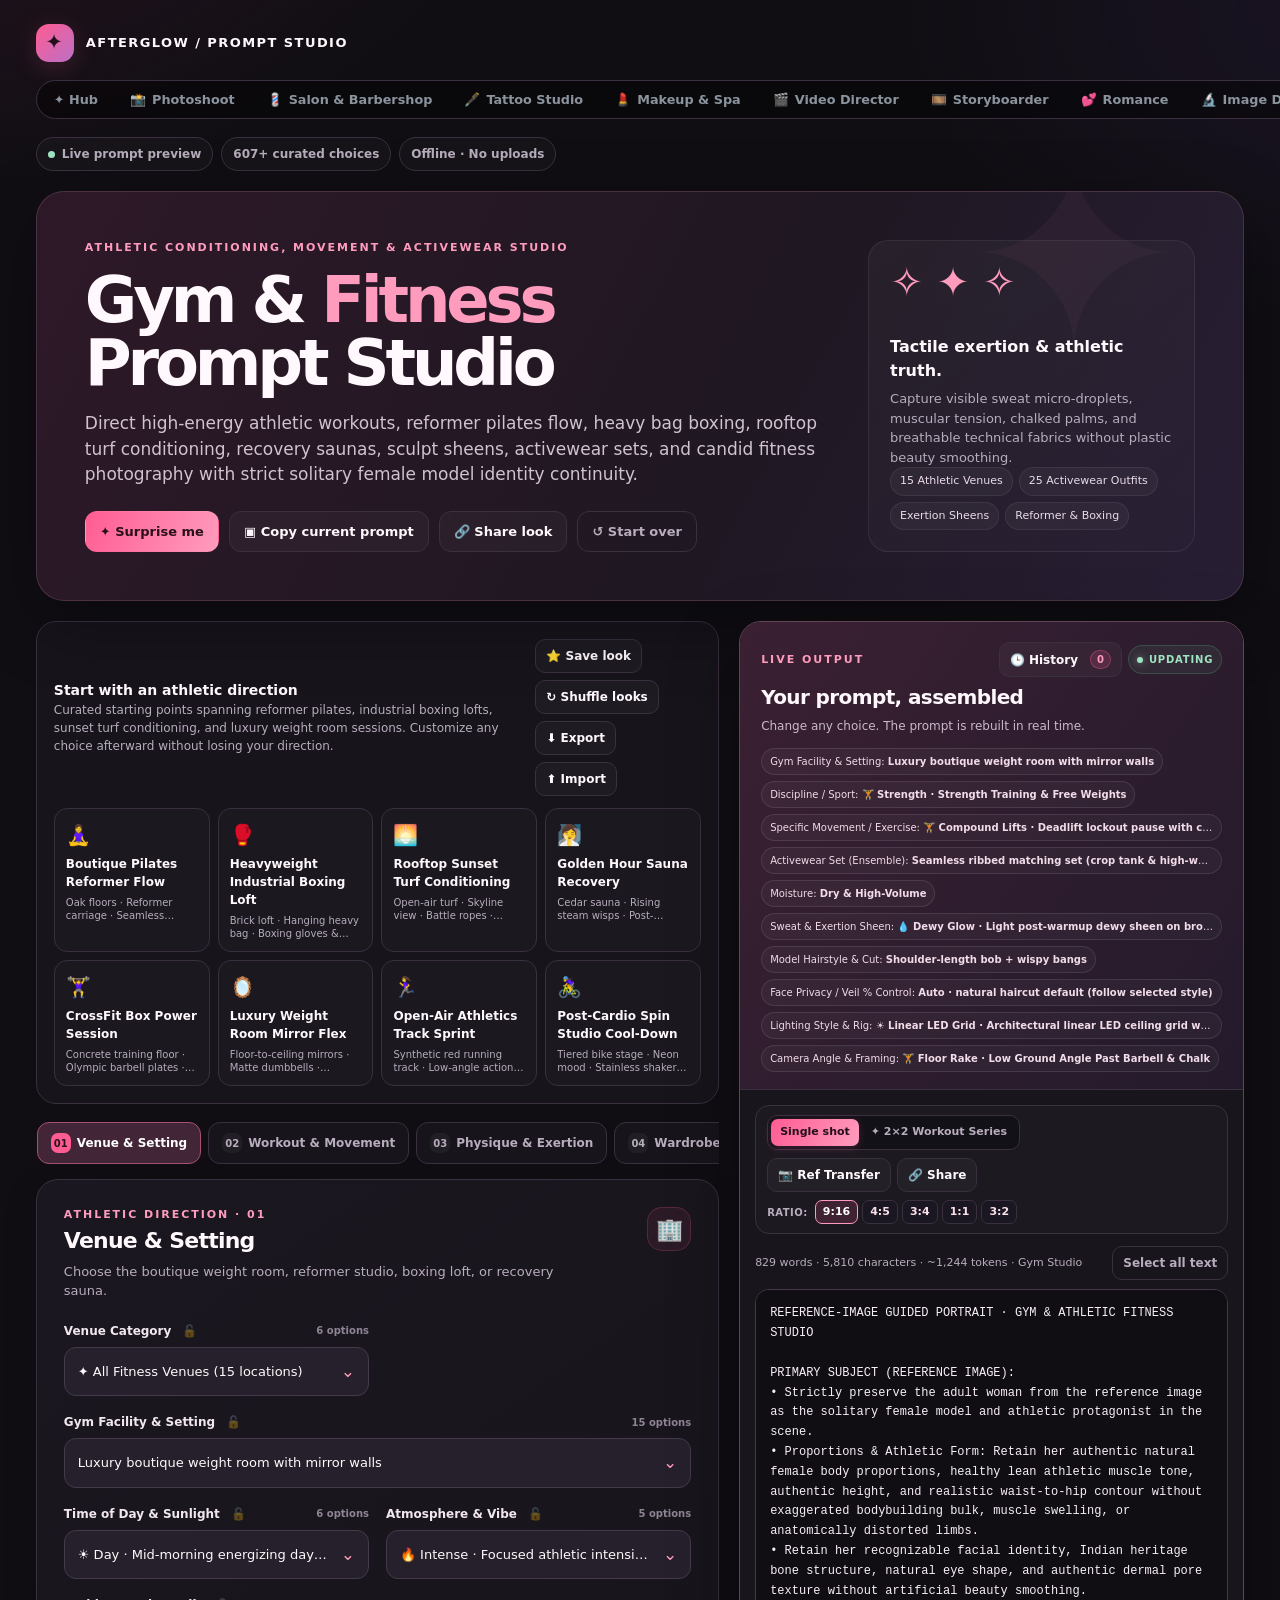
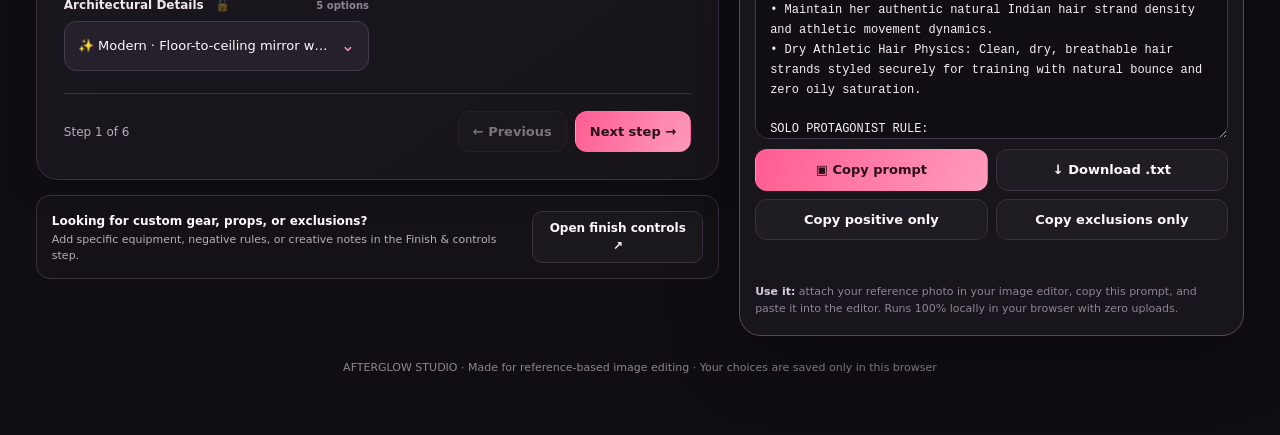
==== gym.html @ d1cf356e "refactor(categories): suite-wide pure domain categorization and non-repeating dropdown engine" ====
<!doctype html>
<html lang="en">
<head>
<meta charset="utf-8">
<meta name="viewport" content="width=device-width, initial-scale=1">
<meta name="color-scheme" content="dark">
<title>Afterglow / Gym &amp; Fitness Prompt Studio</title>
<link rel="stylesheet" href="css/shared.css">
</head>
<body>
<div class="shell">
<header class="topbar"><div class="brand"><span class="brand-mark">✦</span><span>Afterglow / Prompt Studio</span></div>
<nav class="suite-nav" aria-label="Studio Switcher">
  <a href="index.html" class="suite-nav-link" title="Afterglow Hub">✦ Hub</a>
  <a href="photoshoot.html" class="suite-nav-link"><span class="studio-btn-icon">📸</span> Photoshoot</a>
  <a href="salon.html" class="suite-nav-link"><span class="studio-btn-icon">💈</span> Salon &amp; Barbershop</a>
  <a href="tattoo.html" class="suite-nav-link"><span class="studio-btn-icon">🖋️</span> Tattoo Studio</a>
  <a href="makeup_spa.html" class="suite-nav-link"><span class="studio-btn-icon">💄</span> Makeup &amp; Spa</a>
  <a href="video.html" class="suite-nav-link"><span class="studio-btn-icon">🎬</span> Video Director</a>
  <a href="storyboard.html" class="suite-nav-link"><span class="studio-btn-icon">🎞️</span> Storyboarder</a>
  <a href="romance.html" class="suite-nav-link"><span class="studio-btn-icon">💕</span> Romance</a>
  <a href="image_doctor.html" class="suite-nav-link"><span class="studio-btn-icon">🔬</span> Image Doctor</a>
  <a href="gym.html" class="suite-nav-link active"><span class="studio-btn-icon">🏋️</span> Gym &amp; Fitness</a>
</nav>
<div class="top-meta"><span class="pill"><span class="pill-dot"></span> Live prompt preview</span><span class="pill" id="totalOptionCount">Loading choices…</span><span class="pill">Offline · No uploads</span></div></header>

<section class="hero">
  <div>
    <div class="eyebrow" id="heroEyebrow">Athletic Conditioning, Movement &amp; Activewear Studio</div>
    <h1 id="heroTitle">Gym &amp; <span>Fitness</span><br>Prompt Studio</h1>
    <p id="heroDescription">Direct high-energy athletic workouts, reformer pilates flow, heavy bag boxing, rooftop turf conditioning, recovery saunas, sculpt sheens, activewear sets, and candid fitness photography with strict solitary female model identity continuity.</p>
    <div class="hero-actions">
      <button class="btn btn-primary" id="randomTop" type="button">✦ Surprise me</button>
      <button class="btn btn-secondary" id="copyTop" type="button">▣ Copy current prompt</button>
      <button class="btn btn-secondary" id="shareLookTop" type="button">🔗 Share look</button>
      <button class="btn btn-quiet" id="resetTop" type="button">↺ Start over</button>
    </div>
  </div>
  <aside class="hero-note">
    <div class="sparkle">✧ ✦ ✧</div>
    <div>
      <strong>Tactile exertion &amp; athletic truth.</strong>
      <p>Capture visible sweat micro-droplets, muscular tension, chalked palms, and breathable technical fabrics without plastic beauty smoothing.</p>
      <div class="tags">
        <span class="tag">15 Athletic Venues</span>
        <span class="tag">25 Activewear Outfits</span>
        <span class="tag">Exertion Sheens</span>
        <span class="tag">Reformer &amp; Boxing</span>
      </div>
    </div>
  </aside>
</section>

<div class="layout">
<main class="builder">
<section class="preset-strip">
  <div class="strip-head">
    <div>
      <h2>Start with an athletic direction</h2>
      <p>Curated starting points spanning reformer pilates, industrial boxing lofts, sunset turf conditioning, and luxury weight room sessions. Customize any choice afterward without losing your direction.</p>
    </div>
    <div class="strip-actions">
      <button class="btn btn-secondary btn-small" id="saveCustomLook" type="button">⭐ Save look</button>
      <button class="btn btn-secondary btn-small" id="shuffleLooks" type="button">↻ Shuffle looks</button>
      <button class="btn btn-secondary btn-small" id="exportPresetsBtn" type="button" title="Export custom looks to JSON">⬇ Export</button>
      <button class="btn btn-secondary btn-small" id="importPresetsBtn" type="button" title="Import custom looks from JSON">⬆ Import</button>
      <input type="file" id="importPresetsInput" accept=".json,application/json" hidden>
    </div>
  </div>
  <div class="preset-grid" id="presets"></div>
</section>

<nav class="section-tabs" id="tabs" aria-label="Prompt builder sections"></nav>

<section class="step-card" id="stepCard">
  <div class="step-head">
    <div>
      <div class="eyebrow" id="stepEyebrow">Athletic Direction · 01</div>
      <h2 id="stepTitle">Venue &amp; Setting</h2>
      <p id="stepDescription">Choose the boutique weight room, reformer studio, boxing loft, or recovery sauna.</p>
    </div>
    <div class="step-icon" id="stepIcon">🏢</div>
  </div>
  <div class="field-grid" id="fields"></div>
  <div id="fineTuneArea"></div>
  <div id="specialContent"></div>
  <div class="step-foot">
    <span class="step-count" id="stepCount">Step 1 of 6</span>
    <div class="step-buttons">
      <button class="btn btn-secondary" id="prevStep" type="button">← Previous</button>
      <button class="btn btn-primary" id="nextStep" type="button">Next step →</button>
    </div>
  </div>
</section>

<section class="advanced-bar">
  <div>
    <strong>Looking for custom gear, props, or exclusions?</strong>
    <small>Add specific equipment, negative rules, or creative notes in the Finish &amp; controls step.</small>
  </div>
  <button class="btn btn-secondary btn-small" id="finishJump" type="button">Open finish controls ↗</button>
</section>
</main>

<aside class="preview">
  <div class="sheet-handle hidden-desktop" id="sheetHandle"></div>
  <div class="preview-head">
    <div class="preview-top">
      <div class="eyebrow">Live output</div>
      <div class="preview-top-actions">
        <button class="btn btn-secondary btn-small" id="openHistoryBtn" type="button" title="View prompt history">🕒 History <span class="badge" id="historyBadge">0</span></button>
        <button class="btn btn-primary btn-small hidden-desktop" id="topQuickCopy" type="button">▣ Copy</button>
        <span class="live">Updating</span>
        <button class="btn-quiet btn-small close-sheet hidden-desktop" id="closeDrawer" type="button">✕ Close</button>
      </div>
    </div>
    <h2>Your prompt, assembled</h2>
    <p>Change any choice. The prompt is rebuilt in real time.</p>
    <div class="summary" id="summary"></div>
  </div>
  <div class="preview-body">
    <div class="preview-toolbar">
      <div class="toolbar-row">
        <div class="seg-control" id="modeSegControl">
          <button type="button" class="seg-btn active" id="btnSingleMode">Single shot</button>
          <button type="button" class="seg-btn" id="btnLookbookMode">✦ 2×2 Workout Series</button>
        </div>
        <div style="display: flex; gap: 6px;">
          <button class="btn btn-secondary btn-small" id="btnToggleRefPicker" type="button" title="Reference Image & Face Direction">📷 Ref Transfer</button>
          <button class="btn btn-secondary btn-small" id="shareLookBtn" type="button" title="Copy shareable link">🔗 Share</button>
        </div>
      </div>
      <div class="ratio-row">
        <span class="ratio-label">Ratio:</span>
        <div class="ratio-chips" id="ratioChips">
          <button type="button" class="ratio-chip" data-ratio="9:16">9:16</button>
          <button type="button" class="ratio-chip" data-ratio="4:5">4:5</button>
          <button type="button" class="ratio-chip" data-ratio="3:4">3:4</button>
          <button type="button" class="ratio-chip" data-ratio="1:1">1:1</button>
          <button type="button" class="ratio-chip" data-ratio="3:2">3:2</button>
        </div>
      </div>
    </div>
    <div class="prompt-meta">
      <span id="wordCount">Prompt ready</span>
      <button class="btn btn-quiet btn-small" id="selectPrompt" type="button">Select all text</button>
    </div>
    <textarea class="prompt-area" id="prompt" spellcheck="false" aria-label="Generated prompt"></textarea>
    <div class="preview-buttons">
      <button class="btn btn-primary" id="copy" type="button">▣ Copy prompt</button>
      <button class="btn btn-secondary" id="download" type="button">↓ Download .txt</button>
      <button class="btn btn-secondary" id="copyPositive" type="button">Copy positive only</button>
      <button class="btn btn-secondary" id="copyNegative" type="button">Copy exclusions only</button>
    </div>
    <div class="toast" id="toast" role="status" aria-live="polite"></div>
  </div>
  <div class="preview-help"><strong>Use it:</strong> attach your reference photo in your image editor, copy this prompt, and paste it into the editor. Runs 100% locally in your browser with zero uploads.</div>
</aside>
</div>

<div class="drawer-backdrop" id="drawerBackdrop"></div>
<div class="mobile-bar" id="mobileBar">
  <div class="mobile-bar-info">
    <span class="mobile-stat" id="mobileWordCount">Prompt ready</span>
    <span class="mobile-sub" id="mobileSummaryMini">Gym &amp; Fitness</span>
  </div>
  <div class="mobile-bar-actions">
    <button class="btn btn-secondary btn-small" id="openDrawerBtn" type="button">Preview prompt ↗</button>
    <button class="btn btn-primary btn-small" id="mobileCopyBtn" type="button">▣ Copy</button>
  </div>
</div>
<button class="btn btn-primary fab" id="fab" type="button">▣ Copy prompt</button>

<div class="history-modal" id="historyModal">
  <div class="history-head">
    <div>
      <h3>Prompt History</h3>
      <p>Recent Gym &amp; Fitness prompts from this session.</p>
    </div>
    <div class="history-head-actions">
      <button class="btn-quiet btn-small" id="clearHistoryBtn" type="button">Clear</button>
      <button class="btn-quiet btn-small" id="closeHistoryBtn" type="button">✕ Close</button>
    </div>
  </div>
  <div class="history-list" id="historyList"></div>
</div>
<div class="modal-backdrop" id="historyBackdrop"></div>
<p class="fineprint">AFTERGLOW STUDIO · Made for reference-based image editing · Your choices are saved only in this browser</p>
</div>

<script src="js/shared-veil.js"></script>
<script src="js/shared-datasets.js"></script>
<script src="js/shared-ref-picker.js"></script>
<script>
(function(){
'use strict';

const {
  O, makeOpts,
  HAIR_FAMILIES, hair, hairFaceCoverageOpts,
  TOP_FAMILIES, topPieces,
  BOTTOM_FAMILIES, bottomPieces,
  midriffStylings,
  faceObfuscModeOpts,
  outfit
} = window.AfterglowDatasets;
const outfits = outfit || [];

const {
  parseVeilTier, detectHairArchitecture, getVeilRule,
  sanitizeHairForVeil, sanitizeMakeupForVeil, sanitizeHiddenFaceText,
  cleanClause, capFirst, stripBuzzwords, dedupeNegatives, estimateTokens,
  extractPositivePrompt, extractNegativePrompt,
  buildObfuscClause, getObfuscNegatives
} = window.AfterglowVeil;

const el = id => document.getElementById(id);

const sections = [
  { id: 'gymVenueSec', name: 'Venue & Setting', short: 'VENUE', icon: '🏢', desc: 'Choose the boutique weight room, reformer studio, boxing loft, or recovery sauna.' },
  { id: 'gymWorkoutSec', name: 'Workout & Movement', short: 'WORKOUT', icon: '💪', desc: 'Select the discipline, specific movement, and moment in the set.' },
  { id: 'gymPhysiqueSec', name: 'Physique & Exertion', short: 'PHYSIQUE', icon: '🫀', desc: 'Tune sweat sheen, muscle definition, vascularity, and hair restraint.' },
  { id: 'gymWardrobeSec', name: 'Wardrobe & Gear', short: 'WARDROBE', icon: '👟', desc: 'Choose activewear sets, separates, footwear, and equipment props.' },
  { id: 'gymCameraSec', name: 'Camera & Lighting', short: 'CAMERA', icon: '📷', desc: 'Dial in athletic angles, optics, gym lighting, and film rendering.' },
  { id: 'finish', name: 'Finish & Controls', short: 'FINISH', icon: '✦', desc: 'Identity safeguards, 2×2 series progression, custom notes, and exclusions.' }
];

// ==========================================
// OPTION BANKS: VENUES & SETTINGS
// ==========================================

const gymVenueCategories = [
  O('✦ All Fitness Venues (15 locations)', 'all'),
  O('🏋️ Boutique Gyms & Weight Rooms (4 locations)', 'weight'),
  O('🧘 Reformer Pilates & Movement Lofts (3 locations)', 'pilates'),
  O('🥊 Boxing & Functional Boxes (3 locations)', 'boxing'),
  O('☀️ Rooftop, Track & Beach Pavilions (3 locations)', 'outdoor'),
  O('🧖 Thermal Saunas & Recovery Suites (2 locations)', 'recovery')
];

const gymVenues = makeOpts([
  ["Luxury boutique weight room with mirror walls", "a sleek boutique weight room with floor-to-ceiling mirror walls, matte-black dumbbell racks, polished dark rubber flooring, and architectural linear pendant lights", "", "weight"],
  ["Contemporary functional training box with pull-up rigs", "a spacious modern functional fitness box featuring matte steel pull-up rigs, Olympic barbell plates, clean concrete walls, and directional sports spotlighting", "", "weight"],
  ["Private hotel fitness suite overlooking dawn skyline", "an exclusive luxury hotel fitness center at dawn with floor-to-ceiling panoramic glass windows, high-tech chrome cardio equipment, and pristine white towels", "", "weight"],
  ["Athletic club locker room with marble vanity & benches", "a sophisticated private athletic club locker room with fluted dark wood lockers, white Carrara marble double vanity, brass sconces, and plush seating benches", "", "weight"],
  ["Sunlit reformer Pilates studio with warm oak floors", "a serene sunlit reformer Pilates studio with natural blonde oak flooring, white maple reformer carriages, wall-mounted ballet barres, and soft diffused sheer curtains", "", "pilates"],
  ["Minimalist yoga & stretch loft with linen drapes", "a tranquil minimalist yoga loft with smooth polished concrete floors, floor-to-ceiling organic linen curtains drifting in the breeze, and warm natural sunlight", "", "pilates"],
  ["Spacious dance fitness studio with sprung hardwood & barres", "a grand dance fitness studio with mirror-lined walls, polished maple sprung flooring, brass wall-mounted stretch barres, and tall arched windows", "", "pilates"],
  ["Industrial boxing gym with vintage leather heavy bags", "a raw converted warehouse boxing gym with hanging vintage leather heavy bags, exposed weathered brick walls, chalk markings, and overhead industrial task lights", "", "boxing"],
  ["Modern martial arts dojo with tatami mats & timber screens", "a serene traditional-meets-modern martial arts dojo with pale tatami mat flooring, natural cedarwood shoji partitions, and soft diffused daylight", "", "boxing"],
  ["Moody indoor cycling studio with dramatic neon accents", "an atmospheric boutique spin studio with tiered bike stages, dark slate walls, and subtle low-profile cobalt and magenta ambient neon glow", "", "cardio"],
  ["Olympic training pool deck with lane ropes & skylights", "the tiled deck of a competitive Olympic training natatorium with crisp lane lines, stainless steel starting blocks, and high geometric glass ceiling reflections", "", "aquatics"],
  ["Open-air rooftop gym terrace at sunset", "a panoramic open-air high-rise rooftop athletic terrace at golden hour, featuring synthetic green turf, kettlebell racks, and distant warm city skyline views", "", "outdoor"],
  ["Outdoor beachfront fitness pavilion on wooden deck", "an open-air coastal workout pavilion set on a weathered teak deck beside turquoise ocean waves, with free weights and warm tropical sea breeze", "", "outdoor"],
  ["High-end Scandinavian cedar sauna & thermal lounge", "a luxurious minimalist Scandinavian spa sauna with horizontal natural cedar-slat walls, smooth benching, warm ambient under-bench glow, and gentle thermal steam wisps", "", "recovery"],
  ["High-performance sports recovery & cryotherapy suite", "a futuristic high-end sports recovery suite with stainless steel cryotherapy chamber, contrast plunge tubs, and sleek clinical-minimalist lighting", "", "recovery"]
]);

const gymSettingTimes = makeOpts([
  ["☀️ Day · Mid-morning energizing daylight", "crisp mid-morning natural daylight pouring in through tall windows, illuminating chalk dust particles in the air", "", "day"],
  ["☀️ Day · Crisp early dawn quiet hour", "tranquil first-light dawn illumination with soft cool shadows before the studio crowd arrives", "", "day"],
  ["☀️ Day · Overcast soft high-key daylight", "even, soft diffused daylight filtering through frosted skylights, wrapping gently around musculature with zero harsh hot spots", "", "day"],
  ["🌇 Golden · Golden hour warm sunset slant", "dramatic low-angle golden-hour sunlight cutting horizontally across the training floor, creating rich warm rim highlights", "", "golden"],
  ["🌙 Night · Moody twilight with architectural accent lights", "moody early-evening ambiance with recessed linear LED track lighting and cool window exterior falloff", "", "night"],
  ["🌙 Night · Nighttime focused studio session with neon accents", "a focused late-night workout ambiance with minimal ambient light and saturated cobalt/magenta accent illumination", "", "night"]
]);

const gymAtmospheres = makeOpts([
  ["🔥 Intense · Focused athletic intensity with rhythmic iron clinks", "an atmosphere of intense individual focus, marked by rhythmic breaths, steady iron clanking, and grounded determination", "", "intense"],
  ["⚡ Energetic · High-energy thumping pulse with dynamic motivation", "a high-vibe boutique studio pulse with upbeat rhythm, energetic motivation, and kinetic momentum", "", "energetic"],
  ["😌 Serene · Serene mindful breathing with natural breeze", "a calm and restorative environment where gentle natural breezes drift through open windows and breath cadence governs the space", "", "serene"],
  ["😌 Serene · Quiet solitary discipline in empty gym", "an intimate solitary session in an otherwise quiet studio, highlighting personal dedication and unhurried form", "", "serene"],
  ["😌 Serene · Steamy thermal warmth with eucalyptus calm", "a deeply warm, tranquil recovery sanctuary scented with soothing eucalyptus and rising gentle steam wisps", "", "serene"]
]);

const gymArchitectures = makeOpts([
  ["✨ Modern · Floor-to-ceiling mirror walls & linear LED pendants", "expansive seamless mirror walls reflecting modern gym architecture, framed by clean linear black LED ceiling fixtures", "", "modern"],
  ["✨ Modern · Panoramic glass curtain wall framing urban skyline", "a sweeping floor-to-ceiling architectural glass wall offering an unobstructed panoramic view of a bustling city skyline", "", "modern"],
  ["⚙️ Industrial · Raw exposed warehouse brick & black steel trusses", "authentic industrial architectural elements including century-old textured red brick, exposed ductwork, and black structural iron beams", "", "industrial"],
  ["⚙️ Industrial · High-impact textured black rubber & chalk markings", "heavy-duty speckled black vulcanized rubber flooring displaying faint organic white gym chalk handprints", "", "industrial"],
  ["🌿 Minimalist · Blonde oak herringbone flooring & sheer linen drapery", "organic minimalist interior design featuring natural pale Scandinavian oak floor planks and sheer floor-to-ceiling window drapery", "", "minimal"]
]);

// ==========================================
// OPTION BANKS: WORKOUT & MOVEMENT
// ==========================================

const gymDisciplines = makeOpts([
  ["🏋️ Strength · Strength Training & Free Weights", "a dedicated free-weight strength training session focusing on form, neuromuscular recruitment, and progressive overload", "", "strength"],
  ["🏋️ Strength · Olympic Weightlifting & Powerlifting", "a technical barbell lifting session centered around explosive hip drive, heavy compound mechanics, and chalked bar control", "", "strength"],
  ["🧘 Pilates & Mobility · Reformer Pilates & Core Sculpt", "a precise reformer pilates session emphasizing core stabilization, postural alignment, eccentric elongation, and fluid movement", "", "pilates"],
  ["🧘 Pilates & Mobility · Dynamic Mobility & Deep Yoga Stretch", "a restorative athletic mobility flow targeting hip openers, thoracic spine extension, and hamstring flexibility", "", "pilates"],
  ["🥊 Combat · Heavy Bag Boxing & Conditioning", "an intense combat boxing conditioning session combining footwork, heavy leather bag strikes, and fast rotational power", "", "combat"],
  ["🏃 Conditioning · Functional Turf & HIIT Circuit", "a high-intensity functional conditioning workout featuring athletic turf sprints, kettlebells, and dynamic bodyweight agility", "", "cardio"],
  ["🏃 Conditioning · Cardio Cycling & High-Cadence Spin", "a high-cadence indoor rhythm cycling workout with cardiovascular drive, pedal stroke flow, and stamina endurance", "", "cardio"],
  ["🏃 Conditioning · Sprint Athletics & Track Conditioning", "an explosive sprint conditioning session focusing on drive phase posture, arm swing mechanics, and stride turnover", "", "cardio"]
]);

const gymMovements = makeOpts([
  ["🏋️ Compound Lifts · Deadlift lockout pause with chalked hands", "standing tall at the top lockout phase of a heavy barbell deadlift with tight core, pinned shoulders, and chalk-dusted palms on the knurled bar", "", "compound"],
  ["🏋️ Compound Lifts · Kettlebell clean and front-rack pause", "poised in a rock-solid front-rack position with a heavy competition kettlebell resting securely in the forearm pocket", "", "compound"],
  ["🏋️ Compound Lifts · Barbell back squat in deep parallel hole", "stabilizing deep in the bottom hole of a barbell back squat with upright chest, tracking knees, and braced core", "", "compound"],
  ["💪 Muscle Detailing · Dumbbell lateral raise with deltoid peak contraction", "executing a strict dumbbell lateral raise with arms abducted to shoulder height, displaying clean lateral deltoid striations", "", "isolation"],
  ["💪 Muscle Detailing · Cable tricep rope pushdown peak lockout", "flaring the ends of a heavy nylon rope attachment downward at the bottom of a cable tricep extension, showcasing horseshoe tricep definition", "", "isolation"],
  ["🧘 Core & Elongation · Reformer carriage glide in graceful arabesque", "gliding the reformer carriage smoothly backward in a controlled single-leg arabesque extension with extended pointed toes and tall spine", "", "core"],
  ["🧘 Core & Elongation · Deep runner’s lizard lunge hip opener on mat", "sinking into a deep lizard lunge on a black fitness mat, hands placed flat on the floor with elongated spine and open chest", "", "core"],
  ["🥊 Striking Power · Powerful left hook impact against heavy leather bag", "driving an explosive left hook into the heavy leather punching bag with pivoting front foot, high elbow, and focused rotational power", "", "combat"],
  ["⚡ Functional HIIT · Battle ropes double wave slam on athletic turf", "slamming thick heavy battle ropes in rhythmic undulations against the green turf, creating dynamic motion blur along the fibers", "", "functional_hiit"],
  ["⚡ Functional HIIT · Explosive sprint acceleration drive phase", "surging forward out of a low sprint start with high knee drive, aggressive forward torso angle, and explosive ground strike", "", "functional_hiit"],
  ["🧖 Setup & Mobility · Seated foam rolling lats & thoracic spine", "seated sideways on the mat rolling out the upper lats with a high-density black foam roller, one arm reaching overhead", "", "recovery_prep"],
  ["🧖 Setup & Mobility · Pre-lift chalking hands over bucket", "standing over an industrial chalk bowl dusting white magnesium carbonate powder across calloused palms in a cloud of fine white dust", "", "recovery_prep"]
]);

const gymPhases = makeOpts([
  ["🥊 Pre-Set Ritual · Pre-set ritual chalking hands & setting grip", "engaging in the quiet pre-lift preparation ritual, setting knuckles on the bar with laser-focused breathing", "", "prep"],
  ["⚡ Peak Contraction · Mid-rep peak isometric contraction", "captured at the absolute pinnacle of muscular tension during the peak isometric hold of the movement", "", "active"],
  ["💧 Rest & Exhale · Rest interval seated on bench catching breath", "resting between heavy sets seated on a flat bench, forearms resting on knees while taking a deep steady recovery breath", "", "rest"],
  ["💧 Rest & Exhale · Post-set deep exhale with hands on hips", "standing proudly hands on hips immediately after completing an intense working set, chest rising with a deep candid exhale", "", "rest"],
  ["💧 Rest & Exhale · Hydration pause sipping from stainless shaker", "taking a brief pause to unscrew a stainless steel gym water bottle, sipping hydrating water in candid profile", "", "rest"],
  ["💧 Rest & Exhale · End-of-workout gentle cooldown stretch", "unwinding in the post-workout cooldown phase with a relaxed hamstring stretch, glowing with accomplished serenity", "", "rest"]
]);

const gymExpressions = makeOpts([
  ["🎯 Composed Focus · Subtle confident athletic focus with calm eyes", "a natural, calm and confident athletic focus with relaxed facial muscles, soft closed lips, and an authentic focused gaze", "", "focused"],
  ["🎯 Composed Focus · Focused form-check gaze locked on mirror", "eyes focused attentively on her movement alignment with composed, steady determination and relaxed jaw", "", "focused"],
  ["🔥 Athletic Exertion · Authentic post-cardio exertion glow", "a natural breathless candid moment with bright focused eyes, flushed cheeks, and genuine exertion sincerity", "", "exertion"],
  ["🔥 Athletic Exertion · Fierce athletic determination with focused gaze", "an authentic expression of fierce determination, focused eyes, and steady breathing cadence", "", "exertion"],
  ["😌 Serene Calm · Serene mindful calmness in meditative hold", "a completely calm and centered facial poise with smooth relaxed brow, soft lips, and peaceful composure", "", "serene"],
  ["😊 Warm Smile · Confident warm smile between working sets", "a serene, satisfied candid smile revealing authentic enjoyment and inner confidence during a workout rest break", "", "smile"]
]);

// ==========================================
// OPTION BANKS: PHYSIQUE & EXERTION
// ==========================================

const gymSweatLevels = makeOpts([
  ["\u2728 Satin Dry \u00b7 Dry satin finish before workout begins", "pristine dry skin texture with a velvety satin finish, pre-exertion freshness, and zero visible sweat beads", "", "dry"],
  ["\ud83d\udca7 Dewy Glow \u00b7 Light post-warmup dewy sheen on brow & collarbone", "a delicate post-warmup glow featuring a subtle dewy sheen across the forehead, nose bridge, and collarbones catching directional light", "", "dewy"],
  ["\ud83d\udca6 Glistening Sweat \u00b7 Glistening workout sweat with micro-droplets on skin", "glistening workout perspiration with authentic micro-droplets of clear sweat beading along the shoulders, d\u00e9colletage, and temples", "", "sweat"],
  ["\ud83c\udf0a Drenched Cardio \u00b7 Drenched high-intensity cardio endurance glow", "intense endurance exertion sheen with tiny perspiration rivulets tracing down the jawline and neck, radiating raw athletic authenticity", "", "drenched"]
]);

const gymMuscleTones = makeOpts([
  
  ["🤸 Natural Tone · Natural lean athletic tone with graceful curves", "a naturally toned, lean athletic physique with smooth aesthetic contours, supple posture, and healthy functional strength", "", "lean"],
  ["🧘 Core Definition · Razor-sharp core & abdominal oblique lines", "tight, well-defined abdominal musculature with subtle vertical lineage and defined external oblique lines", "", "lean"],
  ["💪 Sculpted Upper Body · Sculpted deltoids & defined upper back contours", "noticeable shoulder deltoid cap definition, sculpted scapular contours, and crisp athletic posture", "", "sculpted"],
  ["🏋️ Power Physique · High-performance powerlifter quad & glute engagement", "dense, powerful athletic leg development showing firm quadriceps sweep and active glute engagement under load", "", "power"],

]);

const gymVascularities = makeOpts([
  ["\u2728 Smooth Dermal \u00b7 Smooth rested dermal finish with zero vascularity", "smooth, natural skin surface with no prominent superficial veins, presenting a clean aesthetic finish", "", "smooth"],
  ["\ud83e\ude78 Natural Tracing \u00b7 Subtle natural vein tracing on forearms during grip", "delicate natural vascularity tracing along the inner forearm and back of hands responding to active grip pressure", "", "subtle"],
  ["\u26a1 Athletic Pump \u00b7 Athletic pump-induced vascularity across forearms & deltoids", "prominent workout pump vascularity with subtle venous definition mapping across active working muscles", "", "pump"]
]);

const gymHairRestraints = makeOpts([
  ["✨ Natural Down · Natural movement as cut (no restraint)", "worn naturally down as cut with organic movement, clean parting, and zero hair ties", "", "down"],
  ["👱‍♀️ High Ponytail · Sleek high athletic ponytail (for longer hair)", "hair gathered smoothly into a sleek, secure high athletic ponytail with a wide matte elastic, swinging with head movement", "", "pony"],
  ["🎀 Low / Topknot Bun · Low neat workout bun at nape of neck", "hair gathered into a tidy low workout bun at the nape of the neck with soft natural baby-hair wisps at the temples", "", "bun"],
  ["🎀 Low / Topknot Bun · Casual half-up topknot with elastic", "hair partially gathered up into a casual textured half-up topknot, leaving lower lengths free to frame the neck", "", "bun"],
  ["🥊 Boxer Braids · Double Dutch athletic boxer braids", "styled into two neat symmetrical Dutch boxer braids braided flat and tight against the scalp from hairline to shoulders", "", "braid"],
  ["⚡ Sweatband / Wrap · Breathable athletic headband / sweatband", "hair secured back cleanly from the face with a low-profile breathable athletic sweatband", "", "band"]
]);

// ==========================================
// OPTION BANKS: WARDROBE & GEAR
// ==========================================

// Outfits: Pull all outfits from shared datasets with cat === 'gym'
const gymActivewearSets = outfits.filter(o => o.cat === 'gym').length > 0
  ? outfits.filter(o => o.cat === 'gym')
  : [
      O('Seamless ribbed matching set (crop tank & high-waist leggings)', 'a premium seamless ribbed activewear set comprising a compressive scoop-neck crop tank and matching ankle-length high-waist contour leggings with subtle micro-rib texture'),
      O('Racerback sports bra + compression biker shorts', 'a high-support racerback athletic sports bra with wide elastic underband paired with matching 7-inch compressive mid-thigh biker shorts with flatlock stitching'),
      O('Sleek activewear unitard / halter catsuit', 'a streamlined sculpted activewear one-piece unitard with an open halter back, sweetheart neckline, and contouring matte performance fabric')
    ];

const gymFootwearOpts = makeOpts([
  ["\ud83e\uddb6 Barefoot \u00b7 Barefoot with natural arch on rubber mat", "bare feet positioned naturally on the gym surface, showing natural foot arch activation and grounded toe spread", "", "barefoot"],
  ["\ud83e\udde6 Studio Socks \u00b7 Specialized silicone-grip barre/pilates socks", "fitted black low-cut athletic socks with honeycomb silicone traction dots on the sole for reformer grip", "", "socks"],
  ["\ud83d\udc5f Lifting Shoes \u00b7 Barefoot-style zero-drop flat lifting shoes", "minimalist zero-drop barefoot training shoes with ultra-thin wide toe-box rubber soles for deadlift stability", "", "lifting"],
  ["\ud83c\udfc3 Trainers & Runners \u00b7 Chunky modern athletic training sneakers", "modern high-cushion athletic training sneakers with sculpted foam midsoles and breathable mesh uppers", "", "running"],
  ["\ud83c\udfc3 Trainers & Runners \u00b7 Sleek carbon-plate lightweight road runners", "high-tech lightweight road running shoes with aerodynamic silhouette and neon accents", "", "running"],
  ["\ud83e\udd4a Boxing Boots \u00b7 High-top suede lace-up boxing boots", "classic black suede high-top boxing boots with thin gum rubber soles and snug ankle-wrap laces", "", "combat"]
]);

const gymGearProps = makeOpts([
  ["✨ Open Floor · None (Open floor space without props)", "none", "", "none"],
  ["🏋️ Free Weights · Matte black cast-iron competition kettlebells", "a pair of heavy matte-black powder-coated competition kettlebells resting nearby on the rubber floor", "", "iron"],
  ["🏋️ Free Weights · Knurled Olympic barbell loaded with black bumper plates", "a 20kg knurled steel Olympic barbell loaded with thick matte-black urethane bumper plates on a lifting platform", "", "iron"],
  ["🏋️ Free Weights · Heavy-duty leather lifting belt with lever buckle", "a wide 10mm thick leather powerlifting belt with quick-release chrome lever buckle resting unclasped", "", "iron"],
  ["💧 Bands & Accessories · Minimalist stainless steel insulated shaker bottle", "a sleek brushed stainless steel gym water bottle with flip cap resting on a workout bench", "", "recovery"],
  ["💧 Bands & Accessories · High-density textured foam roller on exercise mat", "a cylindrical black high-density foam roller and textured fitness mat placed naturally in the background", "", "recovery"],
  ["💧 Bands & Accessories · Set of looped latex resistance bands on floor", "a set of three looped latex resistance bands in muted earth tones resting neatly coiled on the floor", "", "recovery"],
  ["💧 Bands & Accessories · Heavy cotton gym bag with lifting straps & wrist wraps", "a structured canvas gym duffel bag opened slightly, revealing rolled cotton wrist wraps and lifting chalk", "", "recovery"],
  ["🥊 Combat Gear · Laced vintage leather boxing gloves on bench", "a pair of laced dark oxblood leather boxing gloves resting casually beside a folded black gym towel", "", "combat"]
]);

// ==========================================
// OPTION BANKS: CAMERA & LIGHTING
// ==========================================

const gymCameraAngles = makeOpts([
  // 🏋️ Floor & Low-Rake Angles (4)
  ['🏋️ Floor Rake · Low Ground Angle Past Barbell & Chalk', 'a low-angle camera placement skimming the textured rubber floor right past Olympic barbell plates and chalk markings, looking upward at the athlete', '', 'floor'],
  ['🏋️ Low Angle · Heroic Full-Body Upward Stature', 'a confident low-angle camera perspective positioned just above the floor, accentuating athletic height, posture, and statuesque power', '', 'floor'],
  ['🏋️ Mat Level · Horizontal Floor Core Perspective', 'a horizontal floor-grazing perspective level with the pilates mat or turf, framing core planks, hip bridges, and floor stretches', '', 'floor'],
  ['🏋️ Dumbbell Rack · Low Oblique Through Iron Tier', 'a low oblique perspective shot right through tiered hexagonal dumbbells in the foreground with the athlete resting poised in the background', '', 'floor'],

  // 👤 Eye-Level & Athletic Portraits (4)
  ['👤 Eye-Level · Natural 50mm Athletic Candid', 'a natural eye-level camera placement capturing an authentic perspective with honest human proportions, relaxed posture, and balanced depth', '', 'portrait'],
  ['👤 Portrait · 85mm f/1.4 Focused Sweat Sheen & Jawline', 'a tight portrait framing focusing closely on the model\'s face, throat, and collarbones, capturing fine sweat beads and steady breathing cadence in creamy bokeh', '', 'portrait'],
  ['👤 Side Profile · 90° Muscular Spinal Alignment', 'a clean side profile composition highlighting postural alignment, spinal curvature, and focused determined gaze', '', 'portrait'],
  ['👤 3/4 Candid · Relaxed Stance Between Sets (Rest Pause)', 'a natural three-quarter candid portrait holding a water bottle or gym towel, capturing natural athletic composure between active sets', '', 'portrait'],

  // 🪞 Mirror & Reflection Depth (3)
  ['🪞 Mirror Depth · Frontal Stance + Rear Reflection', 'an editorial framing utilizing the large floor-to-ceiling studio mirror, showing the athlete both directly and through her sharp glass reflection', '', 'mirror'],
  ['🪞 Mirror Angle · 45° Side Reflection in Lit Glass', 'a dynamic 45-degree angled perspective capturing the athlete\'s side profile and muscular back reflected in the illuminated studio mirror', '', 'mirror'],
  ['🪞 Dual Mirror · Recursive Reflection Across Loft', 'a captivating double-mirror perspective with opposing studio mirrors creating infinite recursive depth and athletic architectural lines', '', 'mirror'],

  // 🏃 Motion Tracking & Dynamic (4)
  ['🏃 Motion Panning · Side Profile Tracking Sprint', 'a dynamic shutter-drag panning perspective tracking lateral movement along the treadmill or indoor sprint turf with crisp subject focus and blurred background streaks', '', 'motion'],
  ['🏃 Dynamic 3/4 · Kinetic Angle Capturing Lift Descent', 'a dynamic three-quarter camera perspective catching the powerful apex and controlled descent of an athletic lift', '', 'motion'],
  ['🏃 Dutch Tilt · 15° Dynamic Athletic Tension Angle', 'a kinetic 15-degree Dutch angle tilt adding high-energy editorial tension to high-intensity training or boxing glove strikes', '', 'motion'],
  ['🏃 Cable Machine · Framing Through Pulley & Carabiner', 'an artistic composition framed through the polished steel cables and chrome carabiner of a functional cable station', '', 'motion'],

  // 🧘 Overhead & Top-Down (3)
  ['🧘 Top-Down · 90° Overhead Bird\'s-Eye Reformer/Mat', 'a clinical perpendicular top-down overhead perspective looking squarely down at the reformer carriage or yoga mat, highlighting geometric symmetry', '', 'overhead'],
  ['🧘 High Angle · 45° Diagonal Down from Pull-Up Rig', 'an elevated high-angle perspective looking diagonally downward from pull-up rig height at the athlete performing floor movement below', '', 'overhead'],
  ['🧘 Elevated Balcony · Wide Vantage Over Training Loft', 'a high wide vantage point shot from an elevated mezzanine balcony overlooking the open functional training floor and skylights', '', 'overhead'],

  // 📸 POV & Spotter Perspectives (4)
  ['📸 Spotter POV · 45° Over-the-Shoulder Looking at Bar', 'an intimate spotter perspective positioned right behind the bench press or squat rack, looking past shoulders down at the bar in motion', '', 'pov'],
  ['📸 Coach POV · Standing Beside Platform Evaluating Form', 'a professional coach perspective standing inches from the lifting platform, evaluating knee tracking and neutral spine mechanics', '', 'pov'],
  ['📸 Boxer POV · Looking Past Leather Gloves Toward Subject', 'a dynamic first-person boxing ring perspective shooting past the curved thumb and knuckles of raised leather training gloves', '', 'pov'],
  ['🔍 Macro · Perspiration Beads & Chalked Knurled Steel', 'an ultra-close tactile macro shot resolving fine perspiration beads on skin and chalk-dusted fingertips gripping diamond-knurled steel', '', 'pov']
]);

const gymCameraDistances = makeOpts([
  ["\ud83c\udfcb\ufe0f Full-Body \u00b7 Full-body framing with floor & ceiling context", "a full-body composition that shows the complete athlete from head to toe with rich architectural gym context", "", "floor"],
  ["\ud83d\udc64 Medium Distance \u00b7 Three-quarter athletic distance (knees to head)", "a three-quarter portrait distance framing the body from knees up, balancing outfit details with expressive emotion", "", "portrait"],
  ["\ud83d\udc64 Medium Distance \u00b7 Medium athletic distance (waist to head)", "a medium portrait distance framing from the waist up, capturing upper-body muscular tone and focused expression", "", "portrait"],
  ["\ud83d\udd0d Tight Portrait & Macro \u00b7 Tight chest-up portrait framing shoulders & throat", "a close chest-up portrait framing toned shoulders, collarbones, and facial focus", "", "pov"],
  ["\ud83d\udd0d Tight Portrait & Macro \u00b7 Close macro distance resolving dermal sweat texture", "a tight macro distance resolving tactile skin pores, fine perspiration beads, and fabric weave texture", "", "pov"]
]);

const gymLightings = makeOpts([
  ["\u2600\ufe0f Linear LED Grid \u00b7 Architectural linear LED ceiling grid with clean daylight", "overhead architectural linear LED strip lighting balanced with cool natural daylight, casting crisp geometric highlights", "", "daylight"],
  ["\u26a1 Athletic Rim Light \u00b7 Dramatic high-contrast directional athletic rim light", "high-contrast directional sports lighting with deep sculpted shadows and intense golden rim light carving out muscular separation", "", "dramatic"],
  ["\ud83c\udf07 Golden Hour \u00b7 Warm golden hour sunset streaming through panoramic glass", "radiant low-angle sunset rays flooding through tall windows, bathing skin and activewear in warm amber luminescence", "", "golden"],
  ["\ud83c\udf19 Moody Neon \u00b7 Atmospheric moody cobalt & magenta neon accents", "a dark moody aesthetic illuminated by soft ambient cobalt floor glow and punchy magenta neon tube accents", "", "neon"],
  ["\u2601\ufe0f Soft Skylight \u00b7 Soft diffused skylight with gentle shadow wrap", "soft, overcast natural light filtering from overhead skylights, wrapping evenly around the body with velvety tonal gradients", "", "soft"]
]);

const gymOptics = makeOpts([
  ["\ud83d\udc64 85mm Prime \u00b7 85mm f/1.4 prime lens (creamy shallow depth of field)", "captured with an 85mm f/1.4 prime lens wide open, isolating the athletic subject against a creamy, softly blurred background", "", "portrait"],
  ["\ud83d\udcf7 50mm Candid \u00b7 50mm f/1.2 candid lens (natural human perspective)", "photographed with a 50mm f/1.2 lens providing honest, undistorted proportions and natural depth falloff", "", "standard"],
  ["\ud83d\udcd0 35mm Wide \u00b7 35mm f/1.8 dynamic environmental lens (spacious context)", "shot with a 35mm f/1.8 wide lens emphasizing kinetic motion, room architecture, and environmental depth", "", "wide"],
  ["\ud83d\udd0d 105mm Macro \u00b7 105mm f/2.8 macro lens (resolving microscopic sweat beads)", "shot on a 105mm f/2.8 macro lens resolving microscopic dermal pores, glistening perspiration droplets, and textile stitching", "", "macro"]
]);

const gymFilmFeels = makeOpts([
  ["\ud83d\udc8e Modern Digital \u00b7 Crisp modern digital photography with lifelike color", "ultra-crisp modern digital sensor rendering with natural contrast, accurate skin tones, and rich dynamic range", "", "digital"],
  ["\ud83c\udf9e\ufe0f 35mm Portra \u00b7 Editorial 35mm film grain with warm Kodak Portra tones", "fine organic 35mm film grain with subtle Kodak Portra warmth, gentle highlight rolloff, and creamy skin tone gradations", "", "film"],
  ["\ud83d\udda4 High-Contrast B&W \u00b7 High-contrast dynamic monochrome athletic print", "a timeless high-contrast black-and-white editorial aesthetic with deep blacks, silvery highlights, and sculpted muscle tonality", "", "monochrome"],
  ["\ud83c\udfac Muted Cinematic \u00b7 Muted cinematic film grade with rich slate undertones", "a contemporary cinematic color grade featuring desaturated background slates, punchy contrast, and natural warm skin vibrancy", "", "cinematic"]
]);

const gymAspectRatios = makeOpts([
  ['9:16 (Vertical mobile / reel story)', '9:16'],
  ['4:5 (Classic portrait feed)', '4:5'],
  ['3:4 (Editorial portrait)', '3:4'],
  ['1:1 (Square format)', '1:1'],
  ['3:2 (35mm landscape photography)', '3:2'],
  ['16:9 (Cinematic widescreen)', '16:9']
]);

const gymNumImages = makeOpts([
  ['Single heroic athletic shot', 'single'],
  ['2×2 Editorial Workout Series Collage (4 panels)', 'collage'],
  ['3-Frame Horizontal Motion Triptych', 'triptych']
]);

// ==========================================
// FIELD CONFIGURATION
// ==========================================

const fields = {
  // Venue
  gymVenueCategory: { section: 'gymVenueSec', label: 'Venue Category', opts: gymVenueCategories, default: 'all' },
  gymVenue: { section: 'gymVenueSec', label: 'Gym Facility & Setting', opts: gymVenues, default: 0 },
  gymSettingTime: { section: 'gymVenueSec', label: 'Time of Day & Sunlight', opts: gymSettingTimes, default: 0 },
  gymAtmosphere: { section: 'gymVenueSec', label: 'Atmosphere & Vibe', opts: gymAtmospheres, default: 0 },
  gymArchitecture: { section: 'gymVenueSec', label: 'Architectural Details', opts: gymArchitectures, default: 0 },

  // Workout
  gymDiscipline: { section: 'gymWorkoutSec', label: 'Discipline / Sport', opts: gymDisciplines, default: 0 },
  gymMovement: { section: 'gymWorkoutSec', label: 'Specific Movement / Exercise', opts: gymMovements, default: 0 },
  gymPhase: { section: 'gymWorkoutSec', label: 'Phase / Moment in Set', opts: gymPhases, default: 0 },
  gymExpression: { section: 'gymWorkoutSec', label: 'Facial Focus & Expression', opts: gymExpressions, default: 0 },

  // Physique
  gymSweatLevel: { section: 'gymPhysiqueSec', label: 'Sweat & Exertion Sheen', opts: gymSweatLevels, default: 1 },
  gymMuscleTone: { section: 'gymPhysiqueSec', label: 'Muscular Definition & Tone', opts: gymMuscleTones, default: 0 },
  gymVascularity: { section: 'gymPhysiqueSec', label: 'Vascularity & Vascular Pump', opts: gymVascularities, default: 0 },
  gymHairRestraint: { section: 'gymPhysiqueSec', label: 'Gym Hair Styling & Restraint', opts: gymHairRestraints, default: 0 },
  gymHairCategory: { section: 'gymPhysiqueSec', label: 'Haircut Category Filter', opts: HAIR_FAMILIES, default: 'all' },
  gymHair: { section: 'gymPhysiqueSec', label: 'Model Hairstyle & Cut', opts: hair, default: 0 },
  gymHairFaceCoverage: { section: 'gymPhysiqueSec', label: 'Face Privacy / Veil % Control', opts: hairFaceCoverageOpts, default: 0 },
  gymFaceObfuscMode: { section: 'gymPhysiqueSec', label: 'Face Concealment / Obfuscation', opts: faceObfuscModeOpts, default: 0 },

  // Wardrobe
  gymOutfit: { section: 'gymWardrobeSec', label: 'Activewear Set (Ensemble)', opts: gymActivewearSets, default: 0 },
  topCategory: { section: 'gymWardrobeSec', label: 'Top Piece Category', opts: TOP_FAMILIES, default: 'all' },
  topPiece: { section: 'gymWardrobeSec', label: 'Top Piece (Separates)', opts: topPieces, default: 0 },
  bottomCategory: { section: 'gymWardrobeSec', label: 'Bottom Piece Category', opts: BOTTOM_FAMILIES, default: 'all' },
  bottomPiece: { section: 'gymWardrobeSec', label: 'Bottom Piece (Separates)', opts: bottomPieces, default: 0 },
  midriffStyling: { section: 'gymWardrobeSec', label: 'Midriff Styling', opts: midriffStylings, default: 0 },
  gymFootwear: { section: 'gymWardrobeSec', label: 'Footwear & Sock Styling', opts: gymFootwearOpts, default: 0 },
  gymGearProp: { section: 'gymWardrobeSec', label: 'Equipment Props & Accessories', opts: gymGearProps, default: 0 },

  // Camera
  gymCameraAngle: { section: 'gymCameraSec', label: 'Camera Angle & Framing', opts: gymCameraAngles, default: 0 },
  gymCameraDistance: { section: 'gymCameraSec', label: 'Camera Distance', opts: gymCameraDistances, default: 1 },
  gymLighting: { section: 'gymCameraSec', label: 'Lighting Style & Rig', opts: gymLightings, default: 0 },
  gymOptics: { section: 'gymCameraSec', label: 'Lens & Optics', opts: gymOptics, default: 0 },
  gymFilmFeel: { section: 'gymCameraSec', label: 'Film Grain & Color Grade', opts: gymFilmFeels, default: 0 },
  aspect: { section: 'gymCameraSec', label: 'Aspect Ratio', opts: gymAspectRatios, default: 0 },
  numImages: { section: 'gymCameraSec', label: 'Output Format', opts: gymNumImages, default: 0 }
};

// ==========================================
// 8 CURATED STARTER PRESETS
// ==========================================

const starterPresets = [
  {
    id: 'pilates_reformer',
    title: 'Boutique Pilates Reformer Flow',
    sub: 'Oak floors · Reformer carriage · Seamless ribbed set · Light sheen',
    icon: '🧘‍♀️',
    wardrobeMode: 'ensemble',
    hairMoisture: 'dry',
    values: {
      gymVenue: gymVenues.find(v => v.label.includes('reformer Pilates studio')),
      gymDiscipline: gymDisciplines.find(d => d.label.includes('Reformer Pilates')),
      gymMovement: gymMovements.find(m => m.label.includes('Reformer carriage glide')),
      gymSweatLevel: gymSweatLevels.find(s => s.label.includes('Light post-warmup')),
      gymMuscleTone: gymMuscleTones.find(m => m.label.includes('Natural lean athletic')),
      gymHairRestraint: gymHairRestraints.find(h => h.label.includes('workout bun') || h.label.includes('Low neat')),
      gymOutfit: gymActivewearSets.find(o => o.label.includes('Seamless ribbed')) || gymActivewearSets[0],
      gymFootwear: gymFootwearOpts.find(f => f.label.includes('pilates socks')),
      gymGearProp: gymGearProps.find(p => p.label.includes('None')),
      gymLighting: gymLightings.find(l => l.label.includes('Soft diffused skylight'))
    }
  },
  {
    id: 'boxing_loft',
    title: 'Heavyweight Industrial Boxing Loft',
    sub: 'Brick loft · Hanging heavy bag · Boxing gloves & wraps · Glistening sweat',
    icon: '🥊',
    wardrobeMode: 'ensemble',
    hairMoisture: 'damp',
    values: {
      gymVenue: gymVenues.find(v => v.label.includes('Industrial boxing gym')),
      gymDiscipline: gymDisciplines.find(d => d.label.includes('Heavy Bag Boxing')),
      gymMovement: gymMovements.find(m => m.label.includes('Powerful left hook')),
      gymSweatLevel: gymSweatLevels.find(s => s.label.includes('Glistening workout sweat')),
      gymMuscleTone: gymMuscleTones.find(m => m.label.includes('Sculpted deltoids')),
      gymHairRestraint: gymHairRestraints.find(h => h.label.includes('Double Dutch boxer braids')),
      gymOutfit: gymActivewearSets.find(o => o.label.includes('Racerback sports bra + compression biker')) || gymActivewearSets[1],
      gymFootwear: gymFootwearOpts.find(f => f.label.includes('boxing boots')),
      gymGearProp: gymGearProps.find(p => p.label.includes('leather boxing gloves')),
      gymLighting: gymLightings.find(l => l.label.includes('Architectural linear LED'))
    }
  },
  {
    id: 'rooftop_turf',
    title: 'Rooftop Sunset Turf Conditioning',
    sub: 'Open-air turf · Skyline view · Battle ropes · Sunset backlight',
    icon: '🌅',
    wardrobeMode: 'ensemble',
    hairMoisture: 'dry',
    values: {
      gymVenue: gymVenues.find(v => v.label.includes('rooftop gym terrace')),
      gymDiscipline: gymDisciplines.find(d => d.label.includes('Functional Turf')),
      gymMovement: gymMovements.find(m => m.label.includes('Battle ropes double wave')),
      gymSweatLevel: gymSweatLevels.find(s => s.label.includes('Glistening workout sweat')),
      gymMuscleTone: gymMuscleTones.find(m => m.label.includes('Sculpted deltoids')),
      gymHairRestraint: gymHairRestraints.find(h => h.label.includes('Sleek high athletic ponytail')),
      gymOutfit: gymActivewearSets.find(o => o.label.includes('Long-sleeve compression crop')) || gymActivewearSets[0],
      gymFootwear: gymFootwearOpts.find(f => f.label.includes('athletic training sneakers')),
      gymGearProp: gymGearProps.find(p => p.label.includes('kettlebells')),
      gymLighting: gymLightings.find(l => l.label.includes('Warm golden hour sunset'))
    }
  },
  {
    id: 'sauna_recovery',
    title: 'Golden Hour Sauna Recovery',
    sub: 'Cedar sauna · Rising steam wisps · Post-workout glow · Towel wrap',
    icon: '🧖‍♀️',
    wardrobeMode: 'ensemble',
    hairMoisture: 'damp',
    values: {
      gymVenue: gymVenues.find(v => v.label.includes('Scandinavian cedar sauna')),
      gymDiscipline: gymDisciplines.find(d => d.label.includes('Recovery & Cold Plunge') || d.label.includes('Dynamic Mobility')),
      gymMovement: gymMovements.find(m => m.label.includes('Seated foam rolling') || m.label.includes('runner’s lizard')),
      gymSweatLevel: gymSweatLevels.find(s => s.label.includes('Light post-warmup dewy sheen')),
      gymMuscleTone: gymMuscleTones.find(m => m.label.includes('Natural lean athletic')),
      gymHairRestraint: gymHairRestraints.find(h => h.label.includes('workout bun') || h.label.includes('Low neat')),
      gymOutfit: gymActivewearSets.find(o => o.label.includes('unitard') || o.label.includes('Racerback')) || gymActivewearSets[0],
      gymFootwear: gymFootwearOpts.find(f => f.label.includes('Barefoot')),
      gymGearProp: gymGearProps.find(p => p.label.includes('stainless steel')),
      gymLighting: gymLightings.find(l => l.label.includes('Warm golden hour'))
    }
  },
  {
    id: 'crossfit_box',
    title: 'CrossFit Box Power Session',
    sub: 'Concrete training floor · Olympic barbell plates · High exertion',
    icon: '🏋️‍♀️',
    wardrobeMode: 'ensemble',
    hairMoisture: 'damp',
    values: {
      gymVenue: gymVenues.find(v => v.label.includes('functional training box')),
      gymDiscipline: gymDisciplines.find(d => d.label.includes('Olympic Weightlifting')),
      gymMovement: gymMovements.find(m => m.label.includes('Deadlift lockout pause')),
      gymSweatLevel: gymSweatLevels.find(s => s.label.includes('Glistening workout sweat')),
      gymMuscleTone: gymMuscleTones.find(m => m.label.includes('powerlifter quad')),
      gymHairRestraint: gymHairRestraints.find(h => h.label.includes('Sleek high athletic ponytail')),
      gymOutfit: gymActivewearSets.find(o => o.label.includes('biker shorts') || o.label.includes('Oversized pump-cover')) || gymActivewearSets[0],
      gymFootwear: gymFootwearOpts.find(f => f.label.includes('zero-drop flat lifting')),
      gymGearProp: gymGearProps.find(p => p.label.includes('Olympic barbell')),
      gymLighting: gymLightings.find(l => l.label.includes('high-contrast directional'))
    }
  },
  {
    id: 'weight_mirror',
    title: 'Luxury Weight Room Mirror Flex',
    sub: 'Floor-to-ceiling mirrors · Matte dumbbells · Compressive unitard',
    icon: '🪞',
    wardrobeMode: 'ensemble',
    hairMoisture: 'dry',
    values: {
      gymVenue: gymVenues.find(v => v.label.includes('Luxury boutique weight room')),
      gymDiscipline: gymDisciplines.find(d => d.label.includes('Strength Training')),
      gymMovement: gymMovements.find(m => m.label.includes('Dumbbell lateral raise')),
      gymSweatLevel: gymSweatLevels.find(s => s.label.includes('Light post-warmup')),
      gymMuscleTone: gymMuscleTones.find(m => m.label.includes('Sculpted deltoids')),
      gymHairRestraint: gymHairRestraints.find(h => h.label.includes('Sleek high athletic ponytail')),
      gymOutfit: gymActivewearSets.find(o => o.label.includes('unitard') || o.label.includes('Seamless')) || gymActivewearSets[0],
      gymFootwear: gymFootwearOpts.find(f => f.label.includes('athletic training sneakers')),
      gymGearProp: gymGearProps.find(p => p.label.includes('kettlebells')),
      gymLighting: gymLightings.find(l => l.label.includes('Architectural linear LED'))
    }
  },
  {
    id: 'track_sprint',
    title: 'Open-Air Athletics Track Sprint',
    sub: 'Synthetic red running track · Low-angle action · Compressive biker shorts',
    icon: '🏃‍♀️',
    wardrobeMode: 'ensemble',
    hairMoisture: 'dry',
    values: {
      gymVenue: gymVenues.find(v => v.label.includes('Olympic training') || v.label.includes('rooftop gym terrace')),
      gymDiscipline: gymDisciplines.find(d => d.label.includes('Sprint Athletics')),
      gymMovement: gymMovements.find(m => m.label.includes('sprint acceleration')),
      gymSweatLevel: gymSweatLevels.find(s => s.label.includes('Glistening workout sweat')),
      gymMuscleTone: gymMuscleTones.find(m => m.label.includes('Razor-sharp core')),
      gymHairRestraint: gymHairRestraints.find(h => h.label.includes('Sleek high athletic ponytail')),
      gymOutfit: gymActivewearSets.find(o => o.label.includes('biker shorts')) || gymActivewearSets[1],
      gymFootwear: gymFootwearOpts.find(f => f.label.includes('carbon-plate lightweight road')),
      gymGearProp: gymGearProps.find(p => p.label.includes('None')),
      gymLighting: gymLightings.find(l => l.label.includes('clean daylight') || l.label.includes('Architectural'))
    }
  },
  {
    id: 'spin_cooldown',
    title: 'Post-Cardio Spin Studio Cool-Down',
    sub: 'Tiered bike stage · Neon mood · Stainless shaker bottle · Breath catch',
    icon: '🚴‍♀️',
    wardrobeMode: 'ensemble',
    hairMoisture: 'damp',
    values: {
      gymVenue: gymVenues.find(v => v.label.includes('indoor cycling studio')),
      gymDiscipline: gymDisciplines.find(d => d.label.includes('Cardio Cycling')),
      gymMovement: gymMovements.find(m => m.label.includes('Hydration pause') || m.label.includes('Seated foam rolling')),
      gymSweatLevel: gymSweatLevels.find(s => s.label.includes('Drenched high-intensity') || s.label.includes('Glistening')),
      gymMuscleTone: gymMuscleTones.find(m => m.label.includes('Natural lean athletic')),
      gymHairRestraint: gymHairRestraints.find(h => h.label.includes('half-up topknot') || h.label.includes('Casual half-up')),
      gymOutfit: gymActivewearSets.find(o => o.label.includes('Strappy cross-back') || o.label.includes('Seamless')) || gymActivewearSets[0],
      gymFootwear: gymFootwearOpts.find(f => f.label.includes('athletic training sneakers')),
      gymGearProp: gymGearProps.find(p => p.label.includes('stainless steel insulated shaker')),
      gymLighting: gymLightings.find(l => l.label.includes('cobalt & magenta neon'))
    }
  }
];

// ==========================================
// STATE MANAGEMENT
// ==========================================

const GYM_STORAGE_KEY = 'afterglow_gym_v1';
const GYM_HIST_KEY = 'afterglow_gym_hist';

let activeSection = 'gymVenueSec';
let activePreset = '';
let customPresets = [];
let promptHistory = [];
let wardrobeMode = 'ensemble'; // 'ensemble' | 'separates'
let gymHairMoisture = 'dry'; // 'dry' | 'damp' | 'wet'
let lockedFields = new Set();

const values = {};
Object.keys(fields).forEach(k => {
  const f = fields[k];
  if(f.default !== undefined){
    values[k] = (typeof f.default === 'number') ? f.opts[f.default] : f.opts.find(o => o.text === f.default) || f.opts[0];
  } else {
    values[k] = f.opts[0];
  }
});

let customDirection = '';
let extraNegative = '';

const checkState = {
  identity: true,
  skin: true,
  retouch: true,
  body: true,
  noMirror: false,
  noText: true
};

function val(id){
  const v = values[id];
  return v ? (v.text || v.label || '') : '';
}

function save(){
  try {
    const data = {
      values: serializePresetSet(values),
      wardrobeMode,
      gymHairMoisture,
      customDirection,
      extraNegative,
      checkState,
      customPresets,
      lockedFields: Array.from(lockedFields)
    };
    localStorage.setItem(GYM_STORAGE_KEY, JSON.stringify(data));
  } catch(e){}
}

function load(){
  try {
    const raw = localStorage.getItem(GYM_STORAGE_KEY);
    if(raw){
      const data = JSON.parse(raw);
      if(data.wardrobeMode) wardrobeMode = data.wardrobeMode;
      if(data.gymHairMoisture) gymHairMoisture = data.gymHairMoisture;
      if(typeof data.customDirection === 'string') customDirection = data.customDirection;
      if(typeof data.extraNegative === 'string') extraNegative = data.extraNegative;
      if(data.checkState) Object.assign(checkState, data.checkState);
      if(Array.isArray(data.customPresets)) customPresets = data.customPresets;
      if(Array.isArray(data.lockedFields)) lockedFields = new Set(data.lockedFields);
      if(data.values){
        const hydrated = hydratePresetSet(data.values);
        Object.keys(hydrated).forEach(k => { if(hydrated[k]) values[k] = hydrated[k]; });
      }
    }
    const rawHist = localStorage.getItem(GYM_HIST_KEY);
    if(rawHist){
      promptHistory = JSON.parse(rawHist);
      if(el('historyBadge')) el('historyBadge').textContent = promptHistory.length;
    }
  } catch(e){}
}

function serializePresetSet(vals){
  const out = {};
  Object.keys(vals || {}).forEach(k => {
    if(vals[k]) out[k] = vals[k].label || vals[k].text || vals[k];
  });
  return out;
}

function hydratePresetSet(rawSet){
  const out = {};
  Object.entries(rawSet || {}).forEach(([k, rawVal]) => {
    const f = fields[k];
    if(!f || !f.opts) return;
    const lbl = typeof rawVal === 'object' && rawVal !== null ? (rawVal.label || rawVal.text || '') : String(rawVal || '').trim();
    if(!lbl) return;
    let found = f.opts.find(x => x.label === lbl);
    if(!found){
      const lower = lbl.toLowerCase();
      found = f.opts.find(x => x.label && x.label.trim().toLowerCase() === lower);
      if(!found) found = f.opts.find(x => x.text && x.text.trim().toLowerCase() === lower);
      if(!found) found = f.opts.find(x => x.label && (x.label.toLowerCase().includes(lower) || lower.includes(x.label.toLowerCase())));
    }
    if(found) out[k] = found;
    else out[k] = { label: lbl, text: lbl };
  });
  return out;
}

function resetAll(){
  Object.keys(fields).forEach(k => {
    const f = fields[k];
    values[k] = (typeof f.default === 'number') ? f.opts[f.default] : f.opts.find(o => o.text === f.default) || f.opts[0];
  });
  wardrobeMode = 'ensemble';
  gymHairMoisture = 'dry';
  customDirection = '';
  extraNegative = '';
  lockedFields.clear();
  activePreset = '';
  renderPresets();
  renderFields();
  buildPrompt();
  toast('Reset to default studio configuration.');
}

// ==========================================
// RENDERING & INTERACTION
// ==========================================

function renderTabs(){
  const tabs = el('tabs');
  if(!tabs) return;
  tabs.innerHTML = '';
  sections.forEach((s, idx) => {
    const b = document.createElement('button');
    b.type = 'button';
    b.className = 'tab' + (s.id === activeSection ? ' active' : '');
    b.dataset.section = s.id;
    b.innerHTML = `<span class="tab-no">0${idx+1}</span>${s.name}`;
    b.addEventListener('click', () => goSection(s.id));
    tabs.appendChild(b);
  });
}

function goSection(secId){
  activeSection = secId;
  const s = sections.find(x => x.id === secId);
  if(!s) return;
  const idx = sections.indexOf(s);
  if(el('stepEyebrow')) el('stepEyebrow').textContent = `Athletic Direction · 0${idx+1}`;
  if(el('stepTitle')) el('stepTitle').textContent = s.name;
  if(el('stepDescription')) el('stepDescription').textContent = s.desc;
  if(el('stepIcon')) el('stepIcon').textContent = s.icon;
  if(el('stepCount')) el('stepCount').textContent = `Step ${idx+1} of ${sections.length}`;
  const prevBtn = el('prevStep');
  if(prevBtn){
    prevBtn.disabled = (idx === 0);
    prevBtn.style.opacity = (idx === 0) ? '.42' : '1';
    prevBtn.style.cursor = (idx === 0) ? 'not-allowed' : 'pointer';
  }
  const nextBtn = el('nextStep');
  if(nextBtn){
    nextBtn.textContent = (idx === sections.length - 1) ? '← Back to top' : 'Next step →';
  }
  renderTabs();
  renderFields();
  save();
}

const CAT_DISPLAY_NAMES = {
  // Gym Cameras
  floor: '🏋️ Floor & Low-Rake',
  portrait: '👤 Eye-Level & Portraits',
  mirror: '🪞 Mirror & Reflection Depth',
  motion: '🏃 Motion Tracking & Dynamic',
  overhead: '🧘 Overhead & Top-Down',
  pov: '📸 Spotter POV & Macro',
  // Venues
  weight: '🏋️ Boutique Gyms',
  pilates: '🧘 Reformer Studios',
  boxing: '🥊 Boxing Gyms',
  hiit: '⚡ Athletic Turf',
  recovery: '🌿 Recovery Suites',
  // Disciplines & Movements
  strength: '🏋️ Strength & Iron',
  combat: '🥊 Boxing & Combat',
  cardio: '🏃 Cardio & Conditioning',
  compound: '🏋️ Compound Lifts',
  isolation: '💪 Upper Body & Isolation',
  core: '🧘 Core & Mobility',
  // Phases & Expression
  active: '⚡ Active Peak Rep',
  rest: '💧 Rest & Hydration',
  prep: '🥊 Pre-Set Ritual',
  focused: '🎯 Focused & Composed',
  serene: '😌 Serene & Calm',
  smile: '😊 Warm Smile',
  exertion: '🔥 Exertion & Drive',
  // Physique
  dry: '✨ Dry Satin Finish',
  dewy: '💧 Dewy Glow',
  sweat: '💦 Glistening Sweat',
  drenched: '🌊 High-Intensity Drenched',
  lean: '🤸 Natural Lean Tone',
  sculpted: '💪 Sculpted Deltoids',
  power: '🏋️ Powerlifter Build',
  smooth: '✨ Smooth Dermal Finish',
  subtle: '🩸 Natural Vascularity',
  pump: '⚡ Workout Pump',
  // Restraints & Footwear & Gear
  down: '✨ Natural Hair Down',
  pony: '👱‍♀️ Athletic Ponytail',
  bun: '🎀 Neat Workout Bun',
  braid: '🥊 Boxer Braids',
  band: '⚡ Sweatband / Wrap',
  barefoot: '🦶 Barefoot Grounded',
  socks: '🧦 Grip Socks',
  lifting: '👟 Flat Lifting Shoes',
  running: '🏃 Road Running Shoes',
  none: '✨ Open Space',
  iron: '🏋️ Iron & Barbells',
  // Lighting & Optics & Film
  daylight: '☀️ Clean Daylight Grid',
  dramatic: '⚡ Dramatic Rim Light',
  golden: '🌇 Golden Hour Sunset',
  neon: '🌙 Moody Neon Accents',
  soft: '☁️ Soft Diffused Skylight',
  standard: '📷 50mm Candid Eye-Line',
  wide: '📐 35mm Environmental',
  macro: '🔍 Macro Close-Up',
  digital: '💎 Modern Digital RAW',
  film: '🎞️ 35mm Organic Film',
  monochrome: '🖤 High-Contrast B&W',
  cinematic: '🎬 Cinematic Grade',
  // Time & Atmosphere
  day: '☀️ Bright Daylight',
  night: '🌙 Night & Twilight',
  intense: '🔥 Focused Intensity',
  energetic: '⚡ Dynamic Pulse',
  modern: '✨ Modern Architectural',
  industrial: '⚙️ Industrial Warehouse',
  minimal: '🌿 Minimalist Studio'
};

function formatCategoryName(cat){
  if(CAT_DISPLAY_NAMES[cat]) return CAT_DISPLAY_NAMES[cat];
  return cat.charAt(0).toUpperCase() + cat.slice(1);
}

function formatCategoryHeader(cat){
  const name = formatCategoryName(cat).toUpperCase();
  return `<span>${name}</span>`;
}

function filterChoices(menu, q, activeCat = 'all'){
  let shown = 0;
  const list = menu.querySelector('.option-list');
  [...list.querySelectorAll('.choice')].forEach(b => {
    const textOk = !q || b.textContent.toLowerCase().includes(q.toLowerCase());
    const catOk = (activeCat === 'all') || (b.dataset.cat === activeCat);
    const ok = textOk && catOk;
    b.classList.toggle('hidden', !ok);
    if(ok) shown++;
  });
  list.querySelectorAll('.choice-group-header').forEach(header => {
    let next = header.nextElementSibling;
    let hasVisible = false;
    while(next && !next.classList.contains('choice-group-header')){
      if(next.classList.contains('choice') && !next.classList.contains('hidden')){
        hasVisible = true;
        break;
      }
      next = next.nextElementSibling;
    }
    header.classList.toggle('hidden', !hasVisible);
  });
  let no = menu.querySelector('.no-results');
  if(!shown){
    if(!no){
      no = document.createElement('div');
      no.className = 'no-results';
      no.textContent = 'No matching options. Try another search.';
      list.appendChild(no);
    }
  } else if(no) no.remove();
}

function updateCustom(custom, id){
  const curr = custom.querySelector('.current');
  const isRefLocked = !!(window.AfterglowRefPicker && window.AfterglowRefPicker.isFieldLocked(id));
  if(curr){
    if(isRefLocked){
      curr.textContent = '📷 Preserved from Reference Photo';
    } else if(values[id]){
      curr.textContent = values[id].label;
    }
  }
  custom.querySelectorAll('.choice').forEach(b => {
    const active = !isRefLocked && fields[id].opts[Number(b.dataset.index)] === values[id];
    b.classList.toggle('selected', active);
    const old = b.querySelector('.checkmark');
    if(old) old.remove();
    if(active){
      const cm = document.createElement('span');
      cm.className = 'checkmark';
      cm.textContent = '✓ ';
      b.prepend(cm);
    }
  });
}

function getFilteredOpts(id, f){
  let visibleOpts = f.opts;
  if(id === 'gymVenue' && values.gymVenueCategory && values.gymVenueCategory.text !== 'all'){
    const cat = values.gymVenueCategory.text;
    visibleOpts = f.opts.filter(o => o.cat === cat);
  } else if(id === 'gymHair' && values.gymHairCategory && values.gymHairCategory.text !== 'all'){
    const cat = values.gymHairCategory.text;
    visibleOpts = f.opts.filter(o => o.cat === cat);
  } else if(id === 'topPiece' && values.topCategory && values.topCategory.text !== 'all'){
    const cat = values.topCategory.text;
    visibleOpts = f.opts.filter(o => o.cat === cat);
  } else if(id === 'bottomPiece' && values.bottomCategory && values.bottomCategory.text !== 'all'){
    const cat = values.bottomCategory.text;
    visibleOpts = f.opts.filter(o => o.cat === cat);
  }
  if(!visibleOpts.length) visibleOpts = f.opts;
  if(!visibleOpts.includes(values[id])) values[id] = visibleOpts[0];
  return visibleOpts;
}

function createFieldElement(id, f){
  const wrap = document.createElement('div');
  wrap.className = 'field' + (['gymVenue', 'gymDiscipline', 'gymMovement', 'gymHair', 'gymOutfit'].includes(id) ? ' full' : '');

  const isRefLocked = !!(window.AfterglowRefPicker && window.AfterglowRefPicker.isFieldLocked(id));
  if(isRefLocked){
    wrap.classList.add('ref-locked');
  }

  const lab = document.createElement('div');
  lab.className = 'label-row';

  const titleWrap = document.createElement('div');
  titleWrap.className = 'label-title-wrap';

  const label = document.createElement('label');
  label.textContent = f.label;
  label.htmlFor = 'field-' + id;

  const isLocked = lockedFields.has(id);
  const lockBtn = document.createElement('button');
  lockBtn.type = 'button';
  lockBtn.className = 'lock-btn' + (isLocked ? ' locked' : '');
  lockBtn.title = isLocked ? "Locked (won't change during shuffle). Click to unlock." : 'Lock this choice during shuffle';
  lockBtn.innerHTML = isLocked ? '🔒' : '🔓';
  lockBtn.addEventListener('click', () => {
    if(lockedFields.has(id)){
      lockedFields.delete(id);
      toast(`Unlocked ${f.label}`);
    } else {
      lockedFields.add(id);
      toast(`Locked ${f.label}`);
    }
    save();
    renderFields();
  });

  titleWrap.append(label, lockBtn);

  if(isRefLocked){
    const badge = document.createElement('span');
    badge.className = 'ref-locked-badge';
    badge.textContent = '📷 From Ref Photo';
    titleWrap.appendChild(badge);

    const unlockBtn = document.createElement('button');
    unlockBtn.type = 'button';
    unlockBtn.className = 'btn-ref-unlock';
    unlockBtn.textContent = '✕ Unlock';
    unlockBtn.title = 'Unlock to choose custom choice from menu';
    unlockBtn.addEventListener('click', (e) => {
      e.stopPropagation();
      const feat = window.AfterglowRefPicker.getFeatureForField(id);
      if(feat){
        window.AfterglowRefPicker.setFeature(feat, false);
        renderFields();
        buildPrompt();
        toast(`Unlocked ${f.label} from reference inheritance`);
      }
    });
    titleWrap.appendChild(unlockBtn);
  }

  const visibleOpts = getFilteredOpts(id, f);
  const count = document.createElement('span');
  count.className = 'option-count';
  count.textContent = visibleOpts.length + ' options';
  lab.append(titleWrap, count);

  const custom = document.createElement('div');
  custom.className = 'custom-select';
  custom.dataset.id = id;

  const trigger = document.createElement('button');
  trigger.type = 'button';
  trigger.className = 'select-trigger';
  trigger.setAttribute('aria-expanded', 'false');
  trigger.innerHTML = `<span class="current"></span><span class="chevron">⌄</span>`;
  trigger.querySelector('.current').textContent = values[id]?.label || '';

  const menu = document.createElement('div');
  menu.className = 'select-menu';
  menu.innerHTML = `<input class="select-search" type="search" placeholder="Search ${f.label.toLowerCase()}…" aria-label="Search ${f.label}"><div class="option-list"></div>`;

  const list = menu.querySelector('.option-list');

  // Category chips
  const cats = [];
  const seenCats = new Set();
  visibleOpts.forEach(opt => {
    if(opt.cat && opt.cat !== 'all' && !seenCats.has(opt.cat)){
      seenCats.add(opt.cat);
      cats.push(opt.cat);
    }
  });

  if(cats.length >= 2){
    const catBar = document.createElement('div');
    catBar.className = 'select-category-bar';
    const allChip = document.createElement('button');
    allChip.type = 'button';
    allChip.className = 'select-category-chip active';
    allChip.dataset.cat = 'all';
    allChip.textContent = `✦ All (${visibleOpts.length})`;
    catBar.appendChild(allChip);

    cats.forEach(c => {
      const count = visibleOpts.filter(opt => opt.cat === c).length;
      const chip = document.createElement('button');
      chip.type = 'button';
      chip.className = 'select-category-chip';
      chip.dataset.cat = c;
      chip.textContent = `${formatCategoryName(c)} (${count})`;
      catBar.appendChild(chip);
    });

    catBar.addEventListener('click', (e) => {
      const chip = e.target.closest('.select-category-chip');
      if(!chip) return;
      catBar.querySelectorAll('.select-category-chip').forEach(c => c.classList.remove('active'));
      chip.classList.add('active');
      const selectedCat = chip.dataset.cat || 'all';
      const searchInp = menu.querySelector('.select-search');
      filterChoices(menu, searchInp ? searchInp.value : '', selectedCat);
    });
    menu.insertBefore(catBar, list);
  }

  // Populate choices
  // Populate choices (category grouped)
  const createChoiceButton = (o) => {
    const b = document.createElement('button');
    b.type = 'button';
    b.className = 'choice' + (values[id] === o ? ' selected' : '');
    b.dataset.index = f.opts.indexOf(o);
    if(o.cat) b.dataset.cat = o.cat;

    if(o.label.includes(' · ')){
      const [t, ...sub] = o.label.split(' · ');
      b.innerHTML = `<span class="choice-title">${t}</span><span class="choice-subtitle">${sub.join(' · ')}</span>`;
    } else if(o.label.includes(' — ')){
      const [t, ...sub] = o.label.split(' — ');
      b.innerHTML = `<span class="choice-title">${t}</span><span class="choice-subtitle">${sub.join(' — ')}</span>`;
    } else {
      b.innerHTML = `<span class="choice-title">${o.label}</span>`;
    }
    b.addEventListener('click', () => {
      values[id] = o;
      if(id === 'gymVenueCategory' && o.text !== 'all'){
        const m = fields.gymVenue.opts.find(x => x.cat === o.text);
        if(m) values.gymVenue = m;
      } else if(id === 'gymHairCategory' && o.text !== 'all'){
        const m = fields.gymHair.opts.find(x => x.cat === o.text);
        if(m) values.gymHair = m;
      } else if(id === 'topCategory' && o.text !== 'all'){
        const m = fields.topPiece.opts.find(x => x.cat === o.text);
        if(m) values.topPiece = m;
      } else if(id === 'bottomCategory' && o.text !== 'all'){
        const m = fields.bottomPiece.opts.find(x => x.cat === o.text);
        if(m) values.bottomPiece = m;
      }
      updateCustom(custom, id);
      custom.classList.remove('open');
      trigger.setAttribute('aria-expanded', 'false');
      if(id.endsWith('Category')){
        renderFields();
      }
      buildPrompt();
    });
    return b;
  };

  if (cats.length >= 2) {
    cats.forEach(c => {
      const catOpts = visibleOpts.filter(o => o.cat === c);
      if (!catOpts.length) return;
      const grp = document.createElement('div');
      grp.className = 'choice-group-header';
      grp.dataset.cat = c;
      grp.innerHTML = formatCategoryHeader(c);
      list.appendChild(grp);
      catOpts.forEach(o => list.appendChild(createChoiceButton(o)));
    });
    const misc = visibleOpts.filter(o => !o.cat || o.cat === 'all');
    misc.forEach(o => list.appendChild(createChoiceButton(o)));
  } else {
    visibleOpts.forEach(o => list.appendChild(createChoiceButton(o)));
  }

  trigger.addEventListener('click', () => {
    if(window.AfterglowRefPicker && window.AfterglowRefPicker.isFieldLocked(id)){
      toast('Inherited from reference image. Click "Unlock" on the label to choose from menu.');
      return;
    }
    const was = custom.classList.contains('open');
    document.querySelectorAll('.custom-select.open').forEach(x => {
      x.classList.remove('open');
      x.querySelector('.select-trigger').setAttribute('aria-expanded', 'false');
    });
    if(!was){
      custom.classList.add('open');
      trigger.setAttribute('aria-expanded', 'true');
      const inp = menu.querySelector('input');
      inp.value = '';
      const activeChip = menu.querySelector('.select-category-chip.active');
      const cat = activeChip ? activeChip.dataset.cat : 'all';
      filterChoices(menu, '', cat);
      inp.focus({ preventScroll: true });
      const sel = menu.querySelector('.choice.selected:not(.hidden)');
      if(sel) sel.scrollIntoView({ block: 'nearest' });
    }
  });

  menu.querySelector('input').addEventListener('input', e => {
    const activeChip = menu.querySelector('.select-category-chip.active');
    const cat = activeChip ? activeChip.dataset.cat : 'all';
    filterChoices(menu, e.target.value, cat);
  });
  menu.querySelector('input').addEventListener('keydown', e => {
    if(e.key === 'Enter'){
      e.preventDefault();
      const first = menu.querySelector('.choice:not(.hidden)');
      if(first) first.click();
    }
  });

  custom.append(trigger, menu);
  wrap.append(lab, custom);
  updateCustom(custom, id);
  return wrap;
}

function createGymMoistureCard(){
  const card = document.createElement('div');
  card.className = 'moisture-toggle-card';
  card.id = 'moistureToggleCard';
  const head = document.createElement('div');
  head.className = 'moisture-header';
  head.innerHTML = `
    <span class="moisture-label">💧 Hair Moisture State</span>
    <span class="moisture-hint">Dry high-volume vs post-warmup damp sheen vs soaked wet workout ribbons</span>
  `;
  const pillsWrap = document.createElement('div');
  pillsWrap.className = 'moisture-pills';
  const modes = [
    { id: 'dry', label: 'Dry & High-Volume', icon: '💨' },
    { id: 'damp', label: 'Damp / Misted Sweat', icon: '💧' },
    { id: 'wet', label: 'Soaked Wet Workout', icon: '🌊' }
  ];
  modes.forEach(m => {
    const b = document.createElement('button');
    b.type = 'button';
    b.className = 'moisture-pill' + (gymHairMoisture === m.id ? ' active' : '');
    b.dataset.moisture = m.id;
    b.innerHTML = `<span>${m.icon}</span><span>${m.label}</span>`;
    b.addEventListener('click', () => {
      gymHairMoisture = m.id;
      pillsWrap.querySelectorAll('.moisture-pill').forEach(btn => {
        btn.classList.toggle('active', btn.dataset.moisture === m.id);
      });
      buildPrompt();
      toast(`Hair moisture set to ${m.label}.`);
    });
    pillsWrap.appendChild(b);
  });
  card.append(head, pillsWrap);
  return card;
}

function renderFields(){
  const host = el('fields');
  if(!host) return;
  host.innerHTML = '';

  if(window.AfterglowRefPicker && activeSection === 'gymPhysiqueSec'){
    host.appendChild(window.AfterglowRefPicker.createRefPickerCard(() => {
      renderFields();
      buildPrompt();
    }));
  }

  if(activeSection === 'gymWardrobeSec'){
    const isSeparates = (wardrobeMode === 'separates');
    const switchWrap = document.createElement('div');
    switchWrap.className = 'wardrobe-mode-card';
    switchWrap.style.cssText = 'grid-column: 1 / -1; margin: 0 0 16px 0; padding: 14px 16px; background: rgba(255, 255, 255, 0.03); border: 1px solid rgba(255, 255, 255, 0.08); border-radius: 12px; display: flex; flex-direction: column; gap: 10px;';
    switchWrap.innerHTML = `
      <div style="display: flex; justify-content: space-between; align-items: center; flex-wrap: wrap; gap: 10px;">
        <div>
          <strong style="font-size: 13px; color: var(--text, #fff); display: block;">Wardrobe Configuration</strong>
          <span style="font-size: 11px; color: var(--muted, #b8adbd);">Choose matching activewear sets or custom two-piece separates.</span>
        </div>
        <div class="seg-control" style="display: flex; background: rgba(0,0,0,0.4); padding: 3px; border-radius: 8px; border: 1px solid rgba(255,255,255,0.08); gap: 4px;">
          <button type="button" class="seg-btn ${!isSeparates ? 'active' : ''}" id="btnGymEnsemble" style="padding: 6px 14px; font-size: 11px; border-radius: 6px; cursor: pointer; border: none; background: ${!isSeparates ? 'var(--pink, #ff5c92)' : 'transparent'}; color: #fff; font-weight: 600;">🏋️ Matching Activewear Sets</button>
          <button type="button" class="seg-btn ${isSeparates ? 'active' : ''}" id="btnGymSeparates" style="padding: 6px 14px; font-size: 11px; border-radius: 6px; cursor: pointer; border: none; background: ${isSeparates ? 'var(--pink, #ff5c92)' : 'transparent'}; color: #fff; font-weight: 600;">👚 Two-Piece Separates</button>
        </div>
      </div>
    `;
    switchWrap.querySelector('#btnGymEnsemble').addEventListener('click', () => {
      wardrobeMode = 'ensemble';
      renderFields();
      buildPrompt();
      toast('Switched to Matching Activewear Sets.');
    });
    switchWrap.querySelector('#btnGymSeparates').addEventListener('click', () => {
      wardrobeMode = 'separates';
      renderFields();
      buildPrompt();
      toast('Switched to Two-Piece Separates.');
    });
    host.appendChild(switchWrap);
  }

  let secFields = Object.keys(fields).filter(k => fields[k].section === activeSection);
  if(activeSection === 'gymWardrobeSec'){
    if(wardrobeMode === 'separates'){
      secFields = secFields.filter(k => k !== 'gymOutfit');
    } else {
      secFields = secFields.filter(k => !['topCategory', 'topPiece', 'bottomCategory', 'bottomPiece', 'midriffStyling'].includes(k));
    }
  }

  secFields.forEach(id => {
    const f = fields[id];
    host.appendChild(createFieldElement(id, f));
    if(id === 'gymHairFaceCoverage' && activeSection === 'gymPhysiqueSec'){
      host.appendChild(createGymMoistureCard());
    }
  });

  const sp = el('specialContent');
  if(sp){
    if(activeSection === 'finish'){
      sp.innerHTML = `
        <div class="field-card" style="margin-top:16px; padding:16px; background:rgba(255,255,255,0.02); border:1px solid rgba(255,255,255,0.08); border-radius:12px;">
          <h3 style="font-size:14px; margin:0 0 12px 0; color:#f1f5f9;">Identity &amp; Athletic Realism Safeguards</h3>
          <div style="display:grid; grid-template-columns:repeat(auto-fit,minmax(250px,1fr)); gap:10px; margin-bottom:16px;">
            <label class="toggle-pill" style="display:${window.AfterglowRefPicker?.getFaceMode() === 'ai_generated' ? 'none' : 'flex'}; align-items:center; gap:8px; font-size:12px; cursor:pointer;"><input type="checkbox" id="chkId" ${checkState.identity ? 'checked' : ''}> Preserve Reference Model Identity</label>
            <label class="toggle-pill" style="display:flex; align-items:center; gap:8px; font-size:12px; cursor:pointer;"><input type="checkbox" id="chkPores" ${checkState.skin ? 'checked' : ''}> Authentic Pores &amp; Sweat Texture</label>
            <label class="toggle-pill" style="display:flex; align-items:center; gap:8px; font-size:12px; cursor:pointer;"><input type="checkbox" id="chkNoAirbrush" ${checkState.retouch ? 'checked' : ''}> Zero Plastic Skin Smoothing</label>
            <label class="toggle-pill" style="display:flex; align-items:center; gap:8px; font-size:12px; cursor:pointer;"><input type="checkbox" id="chkAnatomy" ${checkState.body ? 'checked' : ''}> Believable Muscular Proportions</label>
            <label class="toggle-pill" style="display:flex; align-items:center; gap:8px; font-size:12px; cursor:pointer;"><input type="checkbox" id="chkNoMirror" ${checkState.noMirror ? 'checked' : ''}> Avoid Mirror Reflections</label>
            <label class="toggle-pill" style="display:flex; align-items:center; gap:8px; font-size:12px; cursor:pointer;"><input type="checkbox" id="chkNoText" ${checkState.noText ? 'checked' : ''}> Exclude Watermarks &amp; Brand Logos</label>
          </div>
          <div style="display:grid; grid-template-columns:1fr 1fr; gap:12px;">
            <div>
              <label for="customDirInput" style="display:block; font-size:12px; font-weight:600; color:#cbd5e1; margin-bottom:6px;">Additional Creative Direction</label>
              <textarea id="customDirInput" rows="3" placeholder="e.g., silver hydro water bottle beside bench, subtle chalk dust floating in sunbeam…" style="width:100%; border-radius:10px; padding:10px; background:rgba(0,0,0,0.35); border:1px solid rgba(255,255,255,0.12); color:#f8fafc; font-size:12px; resize:vertical;">${customDirection.replace(/</g,'&lt;')}</textarea>
            </div>
            <div>
              <label for="extraNegInput" style="display:block; font-size:12px; font-weight:600; color:#cbd5e1; margin-bottom:6px;">Extra Exclusions (Negative)</label>
              <textarea id="extraNegInput" rows="3" placeholder="e.g., heavy jewelry, sunglasses, high heels, blurry barbell, distorted hands…" style="width:100%; border-radius:10px; padding:10px; background:rgba(0,0,0,0.35); border:1px solid rgba(255,255,255,0.12); color:#f8fafc; font-size:12px; resize:vertical;">${extraNegative.replace(/</g,'&lt;')}</textarea>
            </div>
          </div>
        </div>
      `;
      [['chkId', 'identity'], ['chkPores', 'skin'], ['chkNoAirbrush', 'retouch'], ['chkAnatomy', 'body'], ['chkNoMirror', 'noMirror'], ['chkNoText', 'noText']].forEach(([cid, key]) => {
        el(cid)?.addEventListener('change', (e) => {
          checkState[key] = e.target.checked;
          buildPrompt();
        });
      });
      el('customDirInput')?.addEventListener('input', (e) => {
        customDirection = e.target.value;
        buildPrompt();
      });
      el('extraNegInput')?.addEventListener('input', (e) => {
        extraNegative = e.target.value;
        buildPrompt();
      });
    } else {
      sp.innerHTML = '';
    }
  }
}

document.addEventListener('click', e => {
  if(!e.target.closest('.custom-select')){
    document.querySelectorAll('.custom-select.open').forEach(c => {
      c.classList.remove('open');
      c.querySelector('.select-trigger').setAttribute('aria-expanded', 'false');
    });
  }
});

// ==========================================
// PRESETS ENGINE
// ==========================================

function summarizePresetChanges(preset, prevValues, fieldDefs) {
  const changes = [];
  const allSettings = [];
  const source = preset.set || preset.values || preset.edits || preset.global || {};

  Object.entries(source).forEach(([k, val]) => {
    const fld = fieldDefs ? fieldDefs[k] : null;
    const newLbl = typeof val === 'object' && val !== null ? (val.label || val.text || '') : String(val || '').trim();
    if (!newLbl) return;
    const oldVal = prevValues ? prevValues[k] : null;
    const oldLbl = typeof oldVal === 'object' && oldVal !== null ? (oldVal.label || oldVal.text || '') : String(oldVal || '').trim();

    const cleanFieldName = fld?.label?.replace(/\s*\(.*?\)/, '')?.replace(/^[^\w\s]+\s*/, '')?.trim() || k;
    allSettings.push(`${cleanFieldName}: “${newLbl}”`);

    if (!prevValues || newLbl !== oldLbl) {
      changes.push(`${cleanFieldName} → “${newLbl}”`);
    }
  });

  if (preset.hairMoisture) {
    allSettings.push(`Hair Moisture: ${preset.hairMoisture}`);
    if (!prevValues || preset.hairMoisture !== prevValues._moisture) {
      changes.push(`Hair Moisture → ${preset.hairMoisture}`);
    }
  }
  if (preset.wardrobeMode) {
    allSettings.push(`Wardrobe: ${preset.wardrobeMode}`);
    if (!prevValues || preset.wardrobeMode !== prevValues._wardrobeMode) {
      changes.push(`Wardrobe → ${preset.wardrobeMode}`);
    }
  }

  return { changes, allSettings };
}

function showAppliedPresetBanner(presetTitle, diffResult, containerSelector = '.preset-strip', onSavePreset = null) {
  const host = document.querySelector(containerSelector);
  if (!host) return;
  const old = host.querySelector('.applied-preset-diff');
  if (old) old.remove();

  const changes = Array.isArray(diffResult) ? diffResult : (diffResult?.changes || []);
  const allSettings = Array.isArray(diffResult) ? diffResult : (diffResult?.allSettings || changes);

  const isMatching = changes.length === 0;
  const itemsToShow = isMatching ? allSettings : changes;
  if (!itemsToShow || !itemsToShow.length) return;

  const banner = document.createElement('div');
  banner.className = 'applied-preset-diff';
  const displayItems = itemsToShow.slice(0, 8);
  const remainingCount = itemsToShow.length - displayItems.length;
  const listHtml = displayItems.map(item => `<span>${item}</span>`).join(' &nbsp;·&nbsp; ') +
    (remainingCount > 0 ? ` &nbsp;·&nbsp; <em>(+${remainingCount} more)</em>` : '');

  const titleHtml = isMatching
    ? `Applied: ${presetTitle || 'Preset'} (All settings match current studio configuration)`
    : `Applied: ${presetTitle || 'Preset'} (${changes.length} setting${changes.length === 1 ? '' : 's'} updated)`;

  banner.innerHTML = `
    <span class="diff-icon">✦</span>
    <div class="diff-content">
      <div class="diff-title">${titleHtml}</div>
      <p class="diff-list">${listHtml}</p>
    </div>
    <div class="diff-actions">
      ${onSavePreset ? '<button type="button" class="diff-save-btn">★ Save to presets</button>' : ''}
      <button type="button" class="diff-close" title="Dismiss" aria-label="Dismiss diff banner">✕</button>
    </div>
  `;

  if (onSavePreset) {
    const saveBtn = banner.querySelector('.diff-save-btn');
    if (saveBtn) {
      saveBtn.addEventListener('click', () => {
        const ok = onSavePreset();
        if (ok) {
          saveBtn.disabled = true;
          saveBtn.classList.add('saved');
          saveBtn.textContent = '✓ Saved in library';
        }
      });
    }
  }

  banner.querySelector('.diff-close').addEventListener('click', () => banner.remove());

  const grid = host.querySelector('.preset-grid, #presets');
  if (grid) {
    host.insertBefore(banner, grid);
  } else {
    host.appendChild(banner);
  }
}

function renderPresets(){
  const host = el('presets');
  if(!host) return;
  host.innerHTML = '';
  customPresets.forEach(p => {
    const b = document.createElement('button');
    b.type = 'button';
    b.className = 'preset-btn preset custom-preset' + (p.id === activePreset ? ' active' : '');
    b.dataset.preset = p.id;
    b.innerHTML = `<div style="display:flex;align-items:center;width:100%"><span class="preset-icon">${p.icon || '⭐'}</span><strong style="overflow:hidden;text-overflow:ellipsis;white-space:nowrap">${p.title}</strong><button type="button" class="preset-del" title="Delete custom look" data-del="${p.id}">✕</button></div><small>${p.sub || 'Custom Workout'}</small>`;
    b.addEventListener('click', (e) => {
      if(e.target.closest('.preset-del')){
        deleteCustomPreset(p.id, e);
        return;
      }
      applyPresetObj(p);
    });
    host.appendChild(b);
  });

  starterPresets.forEach(p => {
    const b = document.createElement('button');
    b.type = 'button';
    b.className = 'preset-btn preset' + (p.id === activePreset ? ' active' : '');
    b.dataset.preset = p.id;
    b.innerHTML = `<span class="preset-icon">${p.icon}</span><strong>${p.title}</strong><small>${p.sub}</small>`;
    b.addEventListener('click', () => {
      applyPresetObj(p);
    });
    host.appendChild(b);
  });
}

function applyPresetObj(p){
  const prevValues = Object.assign({}, values);
  prevValues._moisture = gymHairMoisture;
  prevValues._wardrobeMode = wardrobeMode;

  activePreset = p.id;
  if(p.wardrobeMode) wardrobeMode = p.wardrobeMode;
  if(p.hairMoisture) gymHairMoisture = p.hairMoisture;
  Object.keys(p.values || {}).forEach(k => {
    if(p.values[k] && !lockedFields.has(k)) values[k] = p.values[k];
  });
  renderPresets();
  renderFields();
  buildPrompt();

  const diffResult = summarizePresetChanges(p, prevValues, fields);
  showAppliedPresetBanner(p.title, diffResult, '.preset-strip');
  if (diffResult.changes.length) {
    const summaryText = diffResult.changes.slice(0, 3).join(' · ');
    const moreText = diffResult.changes.length > 3 ? ` (+${diffResult.changes.length - 3} more)` : '';
    toast(`✓ Applied “${p.title}”! Updated: ${summaryText}${moreText}`);
  } else {
    toast(`✓ Applied “${p.title}”! All settings match current studio configuration.`);
  }
}

function saveCustomGymPreset(title){
  const name = title || prompt('Name this custom fitness look:');
  if(!name || !name.trim()) return null;
  const p = {
    id: 'custom_gym_' + Date.now(),
    title: name.trim(),
    sub: [values.gymDiscipline?.label, values.gymVenue?.label].filter(Boolean).join(' · '),
    icon: '⭐',
    isCustom: true,
    wardrobeMode,
    hairMoisture: gymHairMoisture,
    values: Object.assign({}, values)
  };
  customPresets.unshift(p);
  activePreset = p.id;
  save();
  renderPresets();
  toast(`✓ Saved custom look “${name.trim()}”.`);
  return p;
}

function deleteCustomPreset(id, e){
  if(e) e.stopPropagation();
  customPresets = customPresets.filter(p => p.id !== id);
  if(activePreset === id) activePreset = '';
  save();
  renderPresets();
  toast('Custom gym preset removed.');
}

function promptExportName(defaultName, studioSlug, optName) {
  let title;
  if (typeof optName === 'string' && optName.trim()) {
    title = optName.trim();
  } else {
    const chosen = prompt('Name for this preset export (or bundle):', defaultName);
    if (chosen === null) return null;
    title = chosen.trim() || defaultName;
  }
  const slug = title.toLowerCase().replace(/[^a-z0-9_-]+/g, '-').replace(/^-+|-+$/g, '') || studioSlug;
  return { title, filename: `afterglow-${studioSlug}-${slug}.json` };
}

function exportGymPresets(optName){
  const defaultTitle = [values.gymDiscipline?.label, values.gymVenue?.label].filter(Boolean).join(' · ') || 'Active Gym Look';
  const naming = promptExportName(defaultTitle, 'gym', optName);
  if (!naming) return null;

  const activeLook = {
    id: 'active_gym_' + Date.now(),
    title: naming.title,
    sub: 'Snapshot of current studio configuration',
    icon: '✦',
    isCustom: true,
    wardrobeMode,
    hairMoisture: gymHairMoisture,
    set: serializePresetSet(values)
  };

  const formattedCustom = customPresets.map(p => ({
    id: p.id,
    title: p.title,
    sub: p.sub,
    icon: p.icon || '⭐',
    wardrobeMode: p.wardrobeMode || 'ensemble',
    hairMoisture: p.hairMoisture || 'dry',
    set: serializePresetSet(p.values)
  }));

  const starterList = (starterPresets || []).map(p => ({
    id: p.id,
    title: p.title,
    sub: p.sub,
    icon: p.icon || '✦',
    wardrobeMode: p.wardrobeMode || 'ensemble',
    hairMoisture: p.hairMoisture || 'dry',
    set: serializePresetSet(p.values)
  }));

  const payload = {
    version: 2,
    generator: 'Afterglow Prompt Studio',
    studio: 'gym',
    title: naming.title,
    exportedAt: new Date().toISOString(),
    activeLook,
    customPresets: formattedCustom,
    starterPresets: starterList
  };

  const blob = new Blob([JSON.stringify(payload, null, 2)], { type: 'application/json;charset=utf-8' });
  const a = document.createElement('a');
  const url = URL.createObjectURL(blob);
  a.href = url;
  a.download = naming.filename;
  document.body.appendChild(a);
  a.click();
  a.remove();
  setTimeout(() => URL.revokeObjectURL(url), 1500);

  toast(`✓ Exported “${naming.title}” as .json.`);
  return { title: naming.title, filename: naming.filename, version: 2, activeLook, starterPresets: starterList, payload };
}

function importGymPresetsFromData(parsed){
  if (!parsed || typeof parsed !== 'object') throw new Error('Invalid preset JSON');

  let rawList = [];
  if (Array.isArray(parsed.customPresets)) rawList = parsed.customPresets;
  else if (Array.isArray(parsed.presets)) rawList = parsed.presets;
  else if (Array.isArray(parsed) && parsed.length > 1) rawList = parsed;

  const realCustomPresets = rawList.filter(p => {
    if (!p) return false;
    const isSnapshot = (p.sub && String(p.sub).includes('Snapshot of current')) ||
                       (p.id && String(p.id).startsWith('active_'));
    return !isSnapshot;
  });

  let added = 0;
  let firstAdded = null;
  if (realCustomPresets.length > 0) {
    realCustomPresets.forEach(raw => {
      if (!raw) return;
      const title = raw.title || raw.name || ('Imported Look ' + (added + 1));
      const hydrated = hydratePresetSet(raw.set || raw.values || raw.v || raw.edits);
      if (!Object.keys(hydrated).length) return;
      if (raw.id && customPresets.some(p => p.id === raw.id)) return;

      let finalTitle = String(title).slice(0, 80);
      if (customPresets.some(p => p.title === finalTitle)) {
        finalTitle += ` (${added + 1})`;
      }

      const newPreset = {
        id: raw.id || ('user_' + Date.now() + '_' + added),
        title: finalTitle,
        sub: raw.sub || 'Imported Workout',
        icon: raw.icon || '⭐',
        isCustom: true,
        wardrobeMode: raw.wardrobeMode || 'ensemble',
        hairMoisture: raw.hairMoisture || 'dry',
        values: hydrated
      };
      customPresets.unshift(newPreset);
      if (!firstAdded) firstAdded = newPreset;
      added++;
    });

    save();
    renderPresets();
    if (!firstAdded && !parsed.activeLook) {
      return added;
    }
  }

  let lookSource = null;
  let isStandaloneLook = false;

  if (parsed.activeLook) {
    lookSource = parsed.activeLook;
    isStandaloneLook = true;
  } else if (firstAdded) {
    lookSource = firstAdded;
  } else if (Array.isArray(parsed.starterPresets) && parsed.starterPresets.length === 1) {
    lookSource = parsed.starterPresets[0];
    isStandaloneLook = true;
  } else if (parsed.set || parsed.values || parsed.v || parsed.edits) {
    lookSource = parsed;
    isStandaloneLook = true;
  } else if (Array.isArray(parsed) && parsed.length === 1) {
    lookSource = parsed[0];
    isStandaloneLook = true;
  }

  if (!lookSource) {
    if (added > 0) return added;
    throw new Error('No valid look found in preset JSON');
  }

  const title = lookSource.title || parsed.title || 'Imported Workout Look';
  const hydrated = hydratePresetSet(lookSource.set || lookSource.values || lookSource.v || lookSource.edits);
  if (!Object.keys(hydrated).length) throw new Error('No compatible fields found in look');

  const lookToApply = {
    id: lookSource.id || ('imported_' + Date.now()),
    title: String(title).slice(0, 80),
    sub: lookSource.sub || 'Imported Workout Look',
    icon: lookSource.icon || '✦',
    wardrobeMode: lookSource.wardrobeMode || 'ensemble',
    hairMoisture: lookSource.hairMoisture || 'dry',
    values: hydrated
  };

  const onSavePreset = isStandaloneLook ? () => {
    const chosenName = prompt('Save this imported look as a preset:', lookToApply.title);
    if (!chosenName || !chosenName.trim()) return false;
    const newPreset = {
      id: 'user_' + Date.now(),
      title: chosenName.trim(),
      sub: lookToApply.sub || [values.gymDiscipline?.label, values.gymVenue?.label].filter(Boolean).join(' · '),
      icon: '⭐',
      isCustom: true,
      wardrobeMode: lookToApply.wardrobeMode,
      hairMoisture: lookToApply.hairMoisture,
      values: Object.assign({}, hydrated)
    };
    customPresets.unshift(newPreset);
    save();
    renderPresets();
    toast(`Saved “${chosenName.trim()}” to presets.`);
    return true;
  } : null;

  const prevValues = Object.assign({}, values);
  prevValues._moisture = gymHairMoisture;
  prevValues._wardrobeMode = wardrobeMode;

  activePreset = '';
  if (lookToApply.wardrobeMode) wardrobeMode = lookToApply.wardrobeMode;
  if (lookToApply.hairMoisture) gymHairMoisture = lookToApply.hairMoisture;
  Object.keys(lookToApply.values || {}).forEach(k => {
    if (lookToApply.values[k] && !lockedFields.has(k)) values[k] = lookToApply.values[k];
  });
  renderPresets();
  renderFields();
  buildPrompt();

  const diffResult = summarizePresetChanges(lookToApply, prevValues, fields);
  showAppliedPresetBanner(lookToApply.title, diffResult, '.preset-strip', onSavePreset);

  if (diffResult.changes.length) {
    const summaryText = diffResult.changes.slice(0, 3).join(' · ');
    const moreText = diffResult.changes.length > 3 ? ` (+${diffResult.changes.length - 3} more)` : '';
    toast(`✓ Applied “${lookToApply.title}”! Updated: ${summaryText}${moreText}`);
  } else {
    toast(`✓ Applied “${lookToApply.title}”! All settings match current studio configuration.`);
  }

  return added > 0 ? added : 1;
}

// ==========================================
// PROMPT ASSEMBLY ENGINE
// ==========================================

function buildPrompt(){
  const lines = [];

  const loc = val('gymVenue');
  const setTime = val('gymSettingTime');
  const atmo = val('gymAtmosphere');
  const archi = val('gymArchitecture');

  const disc = val('gymDiscipline');
  const move = val('gymMovement');
  const phase = val('gymPhase');
  const rawExpr = val('gymExpression');

  const sweat = val('gymSweatLevel');
  const muscle = val('gymMuscleTone');
  const vasc = val('gymVascularity');
  const restraint = val('gymHairRestraint');

  const hairText = val('gymHair');
  const covLabel = values.gymHairFaceCoverage?.label || '';
  const covVal = val('gymHairFaceCoverage');
  const veilTier = parseVeilTier(covLabel);
  const hairArch = detectHairArchitecture(values.gymHair, hairText);
  const veilRuleObj = getVeilRule(veilTier, hairArch);

  const obfuscMode = values.gymFaceObfuscMode?.text || 'none';
  const hasObfusc = (obfuscMode !== 'none' && obfuscMode !== 'hair_veil');
  const isDeepVeil = ['65_70', '80_85', '95_100'].includes(veilTier);
  const hideEyes = isDeepVeil || hasObfusc;

  const exprText = hideEyes ? '' : sanitizeHiddenFaceText(rawExpr, false, veilTier);

  let apparelText = '';
  if(wardrobeMode === 'separates'){
    const topT = val('topPiece') || 'a high-support athletic racerback sports bra';
    const botT = val('bottomPiece') || 'high-waist compression biker shorts';
    const midT = val('midriffStyling') || 'exposed toned midriff with natural skin texture';
    apparelText = `an athletic two-piece workout separates combination featuring ${topT} paired with ${botT}, with ${midT}`;
  } else {
    apparelText = val('gymOutfit') || 'a premium seamless ribbed activewear set comprising a compressive crop tank and contour leggings';
  }

  const footText = val('gymFootwear');
  const propText = val('gymGearProp');

  const camAngle = val('gymCameraAngle');
  const camDist = val('gymCameraDistance');
  const light = val('gymLighting');
  const optics = val('gymOptics');
  const film = val('gymFilmFeel');
  const aspText = val('aspect');
  const numMode = val('numImages');

  const refDirectives = window.AfterglowRefPicker?.getPromptDirectives({ studio: 'gym' });
  const isAiFace = refDirectives?.isAiFace;

  if(isAiFace){
    lines.push('AI-GENERATED FACE WITH SELECTIVE REFERENCE TRANSFER · GYM & ATHLETIC FITNESS STUDIO');
  } else {
    lines.push('REFERENCE-IMAGE GUIDED PORTRAIT · GYM & ATHLETIC FITNESS STUDIO');
  }
  lines.push('');
  lines.push(isAiFace ? 'PRIMARY SUBJECT & AI-GENERATED FACE:' : 'PRIMARY SUBJECT (REFERENCE IMAGE):');
  if(isAiFace){
    refDirectives.primaryBullets.forEach(b => lines.push(b));
    lines.push('• Proportions & Athletic Form: Natural, lean feminine athletic build with realistic human bone structure, graceful muscle tone, and believable joint articulation; strictly zero exaggerated bodybuilding hypertrophy or distorted limb proportions.');
    if(veilRuleObj?.primary) lines.push(veilRuleObj.primary);
  } else {
    lines.push('• Strictly preserve the adult woman from the reference image as the solitary female model and athletic protagonist in the scene.');
    lines.push('• Proportions & Athletic Form: Retain her authentic natural female body proportions, healthy lean athletic muscle tone, authentic height, and realistic waist-to-hip contour without exaggerated bodybuilding bulk, muscle swelling, or anatomically distorted limbs.');
    if(window.AfterglowRefPicker?.isFeatureInherited('haircut')){
      lines.push('• Hairstyle & Cut (From Reference Photo): Strictly replicate and sculpt the exact haircut, hair length, and silhouette from the reference image.');
    }
    const obfuscClause = buildObfuscClause(obfuscMode, hairArch);
    if(obfuscClause){
      lines.push('• ' + obfuscClause);
    }
    if(veilTier === '95_100'){
      lines.push('• Maintain her authentic Indian heritage features, warm skin tone, natural hair density, and athletic posture while keeping 95–100% of her face frontally veiled behind a continuous, sleek, fine-tooth-combed glossy hair veil matched strictly to her haircut length + chin-tucked poise (ZERO visible eyes, ZERO eyebrows, ZERO nose, ZERO mouth).');
    } else if(veilTier === '80_85'){
      lines.push('• Maintain her authentic Indian heritage features, warm skin tone, hair density, and athletic chin line while hiding 80–85% of her upper face—ZERO visible eyeballs, ZERO pupils, ZERO eyebrows, ZERO bare forehead—beneath a continuous, fine-tooth-combed glossy front hair sheet matched to her haircut length.');
    } else if(veilTier === '65_70'){
      lines.push('• Maintain her authentic Indian heritage features, warm skin tone, and hair density while hiding ~65–70% of her face (forehead, both eyebrows, nose bridge, and one full eye 100% unseen; zero wide open eyes) behind a sleek satin sweep + 3/4 chin dip.');
    } else if(veilTier === '50' || veilTier === '40_45'){
      lines.push('• Retain her recognizable Indian heritage identity on her exposed lower face and single uncovered eye, while keeping the covered eye 100% hidden (ZERO covered eyeball visible) behind a continuous diagonal hair wave matched strictly to her haircut length.');
    } else {
      lines.push('• Retain her recognizable facial identity, Indian heritage bone structure, natural eye shape, and authentic dermal pore texture without artificial beauty smoothing.');
    }
    if(veilRuleObj?.primary) lines.push(veilRuleObj.primary);
    if(refDirectives?.hasAnyFeature){
      ['hairTexture', 'hairColor', 'wardrobe', 'makeup', 'accessories', 'pose', 'background'].forEach(fKey => {
        if(window.AfterglowRefPicker?.isFeatureInherited(fKey)){
          const bullet = refDirectives.primaryBullets.find(b => b.includes(window.AfterglowRefPicker.FEATURES[fKey]?.label));
          if(bullet) lines.push(bullet);
        }
      });
    }
  }
  lines.push('• Maintain her authentic natural Indian hair strand density and athletic movement dynamics.');
  if(gymHairMoisture === 'wet'){
    lines.push("• Mandatory Soaked Wet Hair Physics: The model's hair is thoroughly sweat-soaked or post-workout shower damp—heavy dark wet hair strands clinging flush against her scalp, temples, and neck with glistening moisture sheen and zero dry flyaways.");
  } else if(gymHairMoisture === 'damp'){
    lines.push('• Damp Athletic Hair Physics: Evenly misted post-warmup damp hair texture with delicate perspiration beads and subtle organic strand clumping at the temples.');
  } else {
    lines.push('• Dry Athletic Hair Physics: Clean, dry, breathable hair strands styled securely for training with natural bounce and zero oily saturation.');
  }
  lines.push('');

  lines.push('SOLO PROTAGONIST RULE:');
  lines.push('• The solitary female athlete is the sole human subject in the frame. Strictly zero secondary women, trainers, gym spotters, or background bystanders anywhere in the scene.');
  lines.push('');

  if(numMode === 'collage'){
    lines.push('2×2 EDITORIAL WORKOUT SERIES COLLAGE:');
    lines.push('Create one unified 2×2 four-panel fitness photo collage documenting four chronological training moments with strict subject, outfit, and gym continuity:');
    lines.push('• PANEL 1 (TOP-LEFT): Pre-workout prep & warmup focus — model seated on bench adjusting gear in ' + apparelText + ' with ' + restraint + '.');
    lines.push('• PANEL 2 (TOP-RIGHT): Power execution — dynamic athletic action capturing ' + move + ' with intense muscular tension and ' + sweat + '.');
    lines.push('• PANEL 3 (BOTTOM-LEFT): Mid-set pause — caught in ' + phase + ' under ' + light + '.');
    lines.push(hideEyes
      ? '• PANEL 4 (BOTTOM-RIGHT): Serene post-workout recovery pause in tranquil concealed athletic poise.'
      : '• PANEL 4 (BOTTOM-RIGHT): Accomplished recovery moment showing ' + exprText + ' and natural hydration sheen.');
  } else if(numMode === 'triptych'){
    lines.push('Create one three-frame horizontal fitness triptych tracing pre-lift focus, explosive execution (' + move + '), and finished post-set recovery across three panels.');
  } else {
    lines.push('Create one finished photorealistic athletic fitness photograph.');
  }
  lines.push('');

  lines.push('GYM ENVIRONMENT & SETTING:');
  const isGymRefBg = window.AfterglowRefPicker?.isFeatureInherited('background');
  const isGymRefHaircut = window.AfterglowRefPicker?.isFeatureInherited('haircut');
  const isGymRefWardrobe = window.AfterglowRefPicker?.isFeatureInherited('wardrobe');

  const effGymLoc = isGymRefBg ? window.AfterglowRefPicker.getInheritedFieldText('background') : `Facility: ${loc}. Setting & Time: ${setTime}. Atmosphere: ${atmo}. Architecture: ${archi}.`;
  let effGymHair = '';
  if(isGymRefHaircut){
    effGymHair = window.AfterglowRefPicker.getInheritedFieldText('haircut');
  } else {
    const restraintLabel = values.gymHairRestraint?.label || '';
    if(!restraintLabel || restraintLabel.startsWith('Natural')){
      effGymHair = hairText;
    } else if(restraintLabel.includes('headband') || restraintLabel.includes('sweatband')){
      effGymHair = `${hairText}, secured cleanly away from the brow with ${restraint}`;
    } else {
      effGymHair = `${hairText}; adapted into ${restraint} while preserving her natural hairline and authentic strand density`;
    }
  }
  const effGymWardrobe = isGymRefWardrobe ? window.AfterglowRefPicker.getInheritedFieldText('wardrobe') : `Wearing ${apparelText}`;

  lines.push(`• ${effGymLoc}`);
  lines.push(`• Athletic Discipline & Movement: ${disc}. Executing ${move}. Moment in set: ${phase}.`);
  if(exprText) lines.push(`• Facial Focus & Attitude: ${exprText}.`);
  lines.push(`• Hairstyle & Restraint: ${effGymHair}.`);
  lines.push(`• Activewear Apparel: ${effGymWardrobe}.`);
  lines.push(`• Footwear: ${footText}.`);
  if(propText && propText !== 'none'){
    lines.push(`• Equipment Props: ${propText}.`);
  }
  lines.push(`• Physique & Dermal Exertion: ${muscle}. Exertion sheen: ${sweat}. Vascular state: ${vasc}.`);
  lines.push('');

  if(covVal && veilTier !== 'auto'){
    lines.push('HAIR VEIL DIRECTIVE (MANDATORY — STRICT FACIAL COVERAGE ENFORCEMENT):');
    lines.push(`• Selected Tier: ${covLabel}`);
    lines.push(`• Drape & Coverage: ${covVal}`);
    lines.push(`• Strict Enforcement: ${veilRuleObj?.strict || ''}`);
    lines.push(`• Silhouette Integrity: Preserve chosen haircut (${values.gymHair?.label || 'cut'}) architecture cleanly.`);
    lines.push('');
  }

  lines.push('CAMERA, LIGHTING & FILM OPTICS:');
  lines.push(`• Camera Framing & Distance: ${camAngle}, positioned at ${camDist}.`);
  lines.push(`• Lighting Rig: ${light}.`);
  lines.push(`• Optical Character: ${optics}. Color & Grade: ${film}.`);
  if(aspText){
    lines.push(`• Aspect ratio: ${aspText}.`);
  }
  lines.push('');

  if(customDirection.trim()){
    lines.push('ADDITIONAL CREATIVE DIRECTION:');
    lines.push(customDirection.trim());
    lines.push('');
  }

  // Preservations & Quality Checks
  const checks = [];
  if(hasObfusc){
    checks.push(`Apply strict face privacy (${values.gymFaceObfuscMode?.label || obfuscMode}): facial features must remain concealed per chosen obfuscation method with zero clear identity portraits.`);
  }
  if(isAiFace){
    checks.push('Synthesize a fresh, photorealistic, unique face autonomously with natural skin texture, visible pores, and authentic facial proportions; completely decoupled from reference facial identity.');
  } else if(checkState.identity){
    if(veilTier === '80_85' || veilTier === '95_100'){
      checks.push(`Preserve the same adult woman from the reference, maintaining her warm Indian skin tone, body proportions, and hair density with ZERO visible eyeballs/eyebrows—face cleanly hidden behind a sleek continuous fine-tooth-combed satin hair sheet matched strictly to her haircut length (${covLabel}).`);
    } else if(veilTier === '65_70'){
      checks.push(`Preserve the same adult woman from the reference, maintaining her warm Indian skin tone, body proportions, and hair density while keeping forehead, both eyebrows, nose bridge, and one full eye 100% hidden behind a sleek satin sweep + 3/4 chin dip (${covLabel}).`);
    } else if(veilTier === '50' || veilTier === '40_45'){
      checks.push(`Preserve the same adult woman from the reference through her exposed lower face and single uncovered eye, while keeping the covered eye 100% hidden behind a continuous sleek glossy diagonal hair sheet matched strictly to her haircut length (${covLabel}).`);
    } else {
      checks.push('Preserve the same adult woman from the reference, retaining her recognizable facial identity, warm Indian skin tone, and authentic facial proportions.');
    }
  }
  if(checkState.skin) checks.push('Render authentic skin pores, fine perspiration micro-droplets, realistic dermal translucency, and natural muscular tension; zero plastic skin or waxy beauty filters.');
  if(checkState.retouch) checks.push('Avoid artificial airbrushing, heavy digital smoothing, or cartoonish rendering; preserve natural skin grain and functional anatomy.');
  if(checkState.body) checks.push('Maintain believable, natural female athletic proportions, realistic feminine silhouette, anatomically correct joint articulation, and authentic muscle tone without bodybuilding bulk, swollen traps, or distorted limbs.');
  if(checkState.noMirror) checks.push('Avoid confusing secondary mirror reflections or duplicate models in reflective glass panels; prioritize the direct subject.');
  if(checkState.noText) checks.push('Strictly zero artificial text overlays, commercial brand logos, apparel sponsor stamps, or digital font watermarks.');

  lines.push('TECHNICAL & REALISM PRESERVATIONS:');
  checks.forEach(c => lines.push(`• ${c}`));

  lines.push('');
  lines.push('AVOID / NEGATIVE GUIDANCE:');
  const baseNegs = isAiFace
    ? [
        'secondary women, multiple people, gym crowd, bystanders, spotters, trainers',
        'cartoonish bodybuilder bulk, exaggerated muscular hypertrophy, swollen traps, masculine neck bulk, steroid vascularity',
        'distorted body proportions, elongated neck, unnatural waist pinch, warped spine, bad anatomy, deformed limbs, fused fingers, extra fingers, missing fingers, malformed hands',
        'grimacing, strained open-mouth grimace, warped teeth, unnatural jaw clench, fake over-smiling',
        'plastic waxy airbrushed skin, doll skin, CGI rendering, 3D render look, excessive beauty smoothing',
        'unrealistic activewear fabric stretching, impossible garment folds, clipping apparel artifacts'
      ]
    : [
        'identity drift, different face, facial replacement',
        'secondary women, multiple people, gym crowd, bystanders, spotters, trainers',
        'cartoonish bodybuilder bulk, exaggerated muscular hypertrophy, swollen traps, masculine neck bulk, steroid vascularity',
        'distorted body proportions, elongated neck, unnatural waist pinch, warped spine, bad anatomy, deformed limbs, fused fingers, extra fingers, missing fingers, malformed hands',
        'grimacing, strained open-mouth grimace, warped teeth, unnatural jaw clench, fake over-smiling',
        'plastic waxy airbrushed skin, doll skin, CGI rendering, 3D render look, excessive beauty smoothing',
        'unrealistic activewear fabric stretching, impossible garment folds, clipping apparel artifacts'
      ];
  const negs = [...baseNegs];
  if(isAiFace && refDirectives?.negativeAdditions?.length){
    negs.push(...refDirectives.negativeAdditions);
  }
  const obfuscNegs = getObfuscNegatives(obfuscMode);
  if(obfuscNegs.length){
    negs.push(...obfuscNegs);
  }
  if(veilRuleObj?.neg){
    negs.push(veilRuleObj.neg);
  }
  if(gymHairMoisture === 'wet'){
    negs.push('dry hair, blown-out fluffy volume, static flyaways, dry cottony strands');
  } else if(gymHairMoisture === 'damp'){
    negs.push('bone dry fluffy hair, static flyaways, frizzy dryness');
  } else {
    negs.push('soaked wet dripping hair, heavy wet clumping');
  }
  if(checkState.noMirror){
    negs.push('confusing mirror reflection, second woman in mirror, duplicate face');
  }
  if(extraNegative.trim()){
    negs.push(extraNegative.trim());
  }

  const dedupedNegs = dedupeNegatives(negs);
  dedupedNegs.forEach(n => lines.push(`• ${n}`));

  const text = lines.join('\n').replace(/\n{3,}/g, '\n\n');
  const promptEl = el('prompt');
  if(promptEl){
    promptEl.value = text;
    promptEl.textContent = text;
  }
  const words = text.trim().split(/\s+/).length;
  const tokens = estimateTokens(text);
  const wc = el('wordCount');
  if(wc) wc.textContent = `${words.toLocaleString()} words · ${text.length.toLocaleString()} characters · ~${tokens.toLocaleString()} tokens · Gym Studio`;

  // Update summary tags
  const summaryIds = [
    'gymVenue', 'gymDiscipline', 'gymMovement',
    ...(wardrobeMode === 'separates' ? ['topPiece', 'bottomPiece'] : ['gymOutfit']),
    'gymSweatLevel', 'gymHair', 'gymHairFaceCoverage',
    ...(hasObfusc ? ['gymFaceObfuscMode'] : []),
    'gymLighting', 'gymCameraAngle'
  ];
  const summaryEl = el('summary');
  if(summaryEl){
    const moistMap = { dry: 'Dry & High-Volume', damp: 'Damp / Misted', wet: 'Soaked Wet' };
    const tags = summaryIds
      .filter(id => fields[id] && values[id])
      .map(id => `<span class="summary-tag" title="${fields[id].label}: ${val(id).replace(/&/g,'&amp;').replace(/"/g,'&quot;')}">${fields[id].label}: <strong>${values[id].label}</strong></span>`);
    tags.splice(4, 0, `<span class="summary-tag" title="Hair moisture state">Moisture: <strong>${moistMap[gymHairMoisture] || 'Dry'}</strong></span>`);
    summaryEl.innerHTML = tags.join('');
  }
  const mobSummary = el('mobileSummaryMini');
  if(mobSummary && values.gymDiscipline && values.gymVenue){
    mobSummary.textContent = `${values.gymDiscipline.label} · ${values.gymVenue.label}`;
  }

  // Update ratio chip active state
  if(values.aspect){
    document.querySelectorAll('.ratio-chip').forEach(chip => {
      chip.classList.toggle('active', values.aspect.label.includes(chip.dataset.ratio));
    });
  }

  // Update single vs lookbook buttons
  const isCollage = (values.numImages?.text === 'collage');
  el('btnSingleMode')?.classList.toggle('active', !isCollage);
  el('btnLookbookMode')?.classList.toggle('active', isCollage);

  save();
  return text;
}

function recordHistory(){
  const t = el('prompt')?.value.trim();
  if(!t) return;
  if(!promptHistory.length || promptHistory[0].text !== t){
    promptHistory.unshift({ id: Date.now(), text: t, time: new Date().toLocaleTimeString([], { hour: '2-digit', minute: '2-digit' }), words: t.split(/\s+/).length, title: values.gymDiscipline?.label || 'Gym Look', sub: values.gymVenue?.label || 'Athletic Studio' });
    if(promptHistory.length > 30) promptHistory.pop();
    const b = el('historyBadge');
    if(b) b.textContent = promptHistory.length;
    try { localStorage.setItem(GYM_HIST_KEY, JSON.stringify(promptHistory)); } catch(e){}
  }
}

function copy(text){
  recordHistory();
  if(navigator.clipboard && window.isSecureContext){
    navigator.clipboard.writeText(text).then(() => toast('Copied prompt to clipboard.')).catch(() => fallbackCopy(text));
  } else fallbackCopy(text);
}

function fallbackCopy(text){
  const ta = document.createElement('textarea');
  ta.value = text;
  ta.style.position = 'fixed';
  ta.style.opacity = '0';
  document.body.appendChild(ta);
  ta.focus();
  ta.select();
  try {
    document.execCommand('copy');
    toast('Copied prompt to clipboard.');
  } catch(e){
    toast('Please select and copy manually.');
  }
  document.body.removeChild(ta);
}

function toast(msg){
  const t = el('toast');
  if(!t) return;
  t.textContent = msg;
  t.classList.add('show');
  setTimeout(() => t.classList.remove('show'), 2400);
}

function downloadTxt(){
  const t = el('prompt')?.value || '';
  if(!t) return;
  const b = new Blob([t], { type: 'text/plain;charset=utf-8' });
  const a = document.createElement('a');
  a.href = URL.createObjectURL(b);
  a.download = `afterglow-gym-${Date.now()}.txt`;
  document.body.appendChild(a);
  a.click();
  document.body.removeChild(a);
}

function randomizeAll(){
  Object.keys(fields).forEach(k => {
    if(lockedFields.has(k)) return;
    if(k === 'aspect' || k === 'numImages') return;
    const f = fields[k];
    let opts = f.opts;
    if(k === 'gymVenue' && values.gymVenueCategory && values.gymVenueCategory.text !== 'all'){
      opts = f.opts.filter(o => o.cat === values.gymVenueCategory.text);
    } else if(k === 'gymHair' && values.gymHairCategory && values.gymHairCategory.text !== 'all'){
      opts = f.opts.filter(o => o.cat === values.gymHairCategory.text);
    }
    if(opts.length){
      values[k] = opts[Math.floor(Math.random() * opts.length)];
    }
  });
  if(!lockedFields.has('gymSweatLevel')){
    gymHairMoisture = ['dry', 'damp', 'wet'][Math.floor(Math.random() * 3)];
  }
  renderFields();
  buildPrompt();
  toast('✦ Surprised you with a fresh workout direction!');
}

// Wire events
el('prevStep')?.addEventListener('click', () => {
  const curIdx = sections.findIndex(s => s.id === activeSection);
  if(curIdx > 0) goSection(sections[curIdx - 1].id);
});
el('nextStep')?.addEventListener('click', () => {
  const curIdx = sections.findIndex(s => s.id === activeSection);
  if(curIdx < sections.length - 1) goSection(sections[curIdx + 1].id);
});
el('finishJump')?.addEventListener('click', () => goSection('finish'));
el('randomTop')?.addEventListener('click', randomizeAll);
el('resetTop')?.addEventListener('click', resetAll);
el('copy')?.addEventListener('click', () => copy(el('prompt')?.value || ''));
el('copyTop')?.addEventListener('click', () => copy(el('prompt')?.value || ''));
el('download')?.addEventListener('click', downloadTxt);
el('copyPositive')?.addEventListener('click', () => {
  const pos = extractPositivePrompt(el('prompt')?.value || '');
  copy(pos);
  toast('Copied positive prompt only.');
});
el('copyNegative')?.addEventListener('click', () => {
  const neg = extractNegativePrompt(el('prompt')?.value || '');
  copy(neg);
  toast('Copied exclusions (negative) only.');
});
el('selectPrompt')?.addEventListener('click', () => {
  const ta = el('prompt');
  if(ta){ ta.focus(); ta.select(); }
});

el('saveCustomLook')?.addEventListener('click', () => saveCustomGymPreset());
el('shuffleLooks')?.addEventListener('click', randomizeAll);
el('exportPresetsBtn')?.addEventListener('click', () => exportGymPresets());

if(el('importPresetsBtn') && el('importPresetsInput')){
  el('importPresetsBtn').addEventListener('click', () => el('importPresetsInput').click());
  el('importPresetsInput').addEventListener('change', (e) => {
    const file = e.target.files && e.target.files[0];
    if(!file) return;
    const reader = new FileReader();
    reader.onload = () => {
      try {
        importGymPresetsFromData(JSON.parse(reader.result));
      } catch(err){
        toast('Could not import presets: invalid or incompatible .json file.');
      } finally {
        e.target.value = '';
      }
    };
    reader.readAsText(file);
  });
}

// Aspect ratio buttons
document.querySelectorAll('.ratio-chip').forEach(btn => {
  btn.addEventListener('click', () => {
    const r = btn.dataset.ratio;
    const match = fields.aspect.opts.find(o => o.label.includes(r));
    if(match){
      values.aspect = match;
      document.querySelectorAll('.ratio-chip').forEach(b => b.classList.toggle('active', b === btn));
      buildPrompt();
    }
  });
});

// Single vs 2x2 Workout Series toggle
el('btnSingleMode')?.addEventListener('click', () => {
  values.numImages = fields.numImages.opts[0];
  el('btnSingleMode').classList.add('active');
  el('btnLookbookMode').classList.remove('active');
  buildPrompt();
});
el('btnLookbookMode')?.addEventListener('click', () => {
  values.numImages = fields.numImages.opts[1];
  el('btnLookbookMode').classList.add('active');
  el('btnSingleMode').classList.remove('active');
  buildPrompt();
});

// Share URL
function generateShareUrl(){
  try {
    const params = new URLSearchParams();
    Object.keys(values).forEach(k => { if(values[k]) params.set(k, values[k].label); });
    params.set('wm', wardrobeMode);
    params.set('hm', gymHairMoisture);
    const url = window.location.origin + window.location.pathname + '?' + params.toString();
    copy(url);
    toast('🔗 Shareable workout look URL copied!');
  } catch(e){ toast('Could not generate share URL.'); }
}
el('shareLookBtn')?.addEventListener('click', generateShareUrl);
el('shareLookTop')?.addEventListener('click', generateShareUrl);

// Reference Picker Button
const refToggleBtn = el('btnToggleRefPicker');
if(refToggleBtn){
  refToggleBtn.addEventListener('click', () => {
    if(activeSection !== 'gymPhysiqueSec'){
      activeSection = 'gymPhysiqueSec';
      renderTabs();
      renderFields();
    }
    const card = document.getElementById('refPickerCard');
    if(card){
      card.scrollIntoView({ behavior: 'smooth', block: 'start' });
      card.classList.add('pulse-highlight');
      setTimeout(() => card.classList.remove('pulse-highlight'), 1200);
    }
  });
}

// History modal
function openHistory(){
  const l = el('historyList');
  if(l){
    l.innerHTML = !promptHistory.length
      ? '<div class="history-empty"><p>No saved history yet.</p><small>Prompts you copy are saved locally here.</small></div>'
      : promptHistory.map((item, idx) => `
          <div class="history-item">
            <div class="history-item-top">
              <strong class="history-item-title">${item.title || 'Gym Look'}</strong>
              <span class="history-item-time">${item.time}</span>
            </div>
            <div class="history-item-sub">${item.sub || 'Workout'} · ${item.words} words</div>
            <div class="history-item-actions"><button class="btn btn-primary btn-small copy-hist" data-idx="${idx}" type="button">Copy ▣</button></div>
          </div>
        `).join('');
    l.querySelectorAll('.copy-hist').forEach(b => b.addEventListener('click', () => {
      const item = promptHistory[Number(b.dataset.idx)];
      if(item){ copy(item.text); closeHistory(); }
    }));
  }
  el('historyModal')?.classList.add('active');
  el('historyBackdrop')?.classList.add('active');
}
function closeHistory(){
  el('historyModal')?.classList.remove('active');
  el('historyBackdrop')?.classList.remove('active');
}
el('openHistoryBtn')?.addEventListener('click', openHistory);
el('closeHistoryBtn')?.addEventListener('click', closeHistory);
el('historyBackdrop')?.addEventListener('click', closeHistory);
el('clearHistoryBtn')?.addEventListener('click', () => {
  promptHistory = [];
  try { localStorage.removeItem(GYM_HIST_KEY); } catch(e){}
  if(el('historyBadge')) el('historyBadge').textContent = '0';
  openHistory();
  toast('History cleared.');
});

// Mobile Drawer & FAB
const previewEl = document.querySelector('.preview');
const backdropEl = el('drawerBackdrop');
function openDrawer(){
  if(previewEl) previewEl.classList.add('drawer-open');
  if(backdropEl) backdropEl.classList.add('active');
  document.body.style.overflow = 'hidden';
}
function closeDrawer(){
  if(previewEl) previewEl.classList.remove('drawer-open');
  if(backdropEl) backdropEl.classList.remove('active');
  document.body.style.overflow = '';
}
el('openDrawerBtn')?.addEventListener('click', openDrawer);
el('closeDrawer')?.addEventListener('click', closeDrawer);
backdropEl?.addEventListener('click', closeDrawer);
el('sheetHandle')?.addEventListener('click', () => {
  if(previewEl?.classList.contains('drawer-open')) closeDrawer();
  else openDrawer();
});
el('mobileCopyBtn')?.addEventListener('click', () => copy(el('prompt')?.value || ''));
el('topQuickCopy')?.addEventListener('click', () => copy(el('prompt')?.value || ''));
el('fab')?.addEventListener('click', () => {
  copy(el('prompt')?.value || '');
  const f = el('fab');
  if(f){ f.textContent = '✓ Copied'; setTimeout(() => f.textContent = '▣ Copy prompt', 1500); }
});

// Initialize
const totalOptions = Object.values(fields).reduce((acc, f) => acc + (f.opts ? f.opts.length : 0), 0);
if(el('totalOptionCount')) el('totalOptionCount').textContent = totalOptions.toLocaleString() + '+ curated choices';
load();
renderPresets();
renderTabs();
goSection(activeSection || 'gymVenueSec');
buildPrompt();

window.AfterglowGym = {
  getFields: () => fields,
  getValues: () => values,
  getCheckState: () => checkState,
  buildPrompt,
  renderFields,
  renderPresets,
  save,
  load,
  resetAll,
  saveCustomGymPreset,
  deleteCustomPreset,
  exportGymPresets,
  importGymPresetsFromData,
  summarizePresetChanges,
  showAppliedPresetBanner,
  getCustomPresets: () => customPresets,
  getStarterPresets: () => starterPresets,
  getHair: () => hair,
  getHairFaceCoverageOpts: () => hairFaceCoverageOpts,
  getFaceObfuscModeOpts: () => faceObfuscModeOpts,
  getMoisture: () => gymHairMoisture,
  setMoisture: (m) => { gymHairMoisture = m; renderFields(); buildPrompt(); },
  getWardrobeMode: () => wardrobeMode,
  setWardrobeMode: (m) => { wardrobeMode = m; renderFields(); buildPrompt(); },
  getExtractedPositive: () => extractPositivePrompt(el('prompt')?.value || ''),
  getExtractedNegative: () => extractNegativePrompt(el('prompt')?.value || '')
};
})();
</script>
</body>
</html>
---- css/shared.css ----
:root{--bg:#100e13;--panel:#19161e;--panel2:#211c27;--panel3:#2a2331;--text:#fff8fc;--muted:#b8adbd;--muted2:#8f8495;--line:#3a3040;--pink:#ff5c92;--pink2:#ff9cbd;--pink-glow:rgba(255,92,146,0.18);--cream:#f9dfe8;--green:#9fe4c1;--yellow:#f3d49a;--shadow:0 22px 70px #0005;--radius:22px;--radius-sm:8px}
*{box-sizing:border-box}html{scroll-behavior:smooth}body{margin:0;background:radial-gradient(950px 550px at -8% -8%,#55203b55,transparent 65%),radial-gradient(820px 530px at 110% 0%,#39265744,transparent 63%),var(--bg);color:var(--text);font:15px/1.5 Inter,ui-sans-serif,system-ui,-apple-system,"Segoe UI",Roboto,Arial,sans-serif}button,input,select,textarea{font:inherit}button{cursor:pointer}button:focus-visible,select:focus-visible,input:focus-visible,textarea:focus-visible{outline:2px solid var(--pink2);outline-offset:3px}.shell{max-width:1480px;margin:auto;padding:24px clamp(13px,2.8vw,40px) 48px}.topbar{display:flex;justify-content:space-between;align-items:center;gap:18px;margin-bottom:20px;flex-wrap:wrap}.brand{display:flex;align-items:center;gap:12px;font-size:13px;font-weight:850;letter-spacing:.11em;text-transform:uppercase;flex-shrink:0}.brand-mark{width:38px;height:38px;border-radius:13px;display:grid;place-items:center;background:linear-gradient(135deg,var(--pink),#bb70c6);color:#24101a;font-size:21px;box-shadow:0 6px 26px #ff5c922c}.top-meta{display:flex;gap:8px;align-items:center;flex-wrap:wrap}

/* Studio Mode Switcher */
.studio-mode-switcher{display:inline-flex;align-items:center;background:rgba(0,0,0,.45);border:1px solid var(--line,#ffffff14);border-radius:999px;padding:3px;gap:3px;box-shadow:inset 0 2px 6px rgba(0,0,0,.4)}
.studio-mode-btn{display:inline-flex;align-items:center;gap:7px;background:transparent;border:none;color:var(--muted,#b8adbd);font-size:12px;font-weight:750;padding:6px 14px;border-radius:999px;cursor:pointer;transition:all .18s ease;white-space:nowrap}
.studio-mode-btn:hover{color:#fff;background:rgba(255,255,255,.08)}
.studio-mode-btn.active{background:linear-gradient(115deg,var(--pink,#ff5c92),var(--pink2,#ff9cbd));color:#24101a;font-weight:850;box-shadow:0 2px 10px rgba(255,92,146,.35)}
.studio-btn-badge{background:#ff5c9233;color:#fff;font-size:9px;font-weight:850;padding:1px 6px;border-radius:999px;letter-spacing:.05em;margin-left:2px}
.studio-mode-btn.active .studio-btn-badge{background:rgba(36,16,26,.25);color:#24101a}
@media (max-width:860px){.studio-mode-switcher{order:3;width:100%;justify-content:center;margin-top:6px}}.pill{display:inline-flex;align-items:center;gap:7px;border:1px solid var(--line);background:#ffffff06;color:var(--muted);padding:7px 11px;border-radius:999px;font-size:12px;font-weight:700}.pill-dot{width:7px;height:7px;border-radius:50%;background:var(--green)}.hero{position:relative;overflow:hidden;display:grid;grid-template-columns:minmax(0,1.4fr) minmax(230px,.6fr);gap:20px;padding:clamp(23px,4vw,48px);border:1px solid #76506570;border-radius:28px;background:linear-gradient(118deg,#301a2aee,#201923f0 58%,#292037ef);box-shadow:var(--shadow);margin-bottom:20px}.hero:after{content:"✦";position:absolute;right:5%;top:-65px;font-size:260px;line-height:1;color:#ff93bb0b;pointer-events:none}.eyebrow{color:var(--pink2);font-size:11px;letter-spacing:.18em;font-weight:900;text-transform:uppercase}.hero h1{font-size:clamp(36px,5vw,66px);letter-spacing:-.065em;line-height:.99;margin:12px 0 16px;max-width:740px}.hero h1 span{color:var(--pink2)}.hero p{color:#d0c2d1;font-size:clamp(14px,1.4vw,17px);max-width:760px;margin:0}.hero-actions{display:flex;gap:10px;flex-wrap:wrap;margin-top:23px}.hero-note{align-self:stretch;z-index:1;display:flex;flex-direction:column;justify-content:space-between;gap:18px;border:1px solid #ffffff12;border-radius:20px;padding:21px;background:linear-gradient(145deg,#ffffff0a,#ffffff03)}.hero-note .sparkle{font-size:40px;color:var(--pink2);line-height:1}.hero-note strong{font-size:16px}.hero-note p{font-size:13px;margin-top:6px;color:var(--muted)}.tags{display:flex;gap:6px;flex-wrap:wrap}.tag{font-size:11px;padding:5px 9px;border-radius:999px;background:#ffffff0a;border:1px solid #ffffff12;color:#eadce9}.btn{border:1px solid var(--line);border-radius:12px;padding:10px 14px;font-weight:800;font-size:13px;display:inline-flex;align-items:center;justify-content:center;gap:8px;transition:transform .15s,filter .15s,background .15s}.btn:hover{filter:brightness(1.1);transform:translateY(-1px)}.btn-primary{color:#2a101b;background:linear-gradient(115deg,var(--pink),var(--pink2));border-color:transparent}.btn-secondary{background:#ffffff08;color:var(--text)}.btn-quiet{background:transparent;color:var(--muted)}.btn-small{font-size:12px;padding:7px 10px;border-radius:10px}.layout{display:grid;grid-template-columns:minmax(0,1.15fr) minmax(360px,.85fr);gap:20px;align-items:start}.builder{min-width:0}.preset-strip{border:1px solid var(--line);background:#19161edb;border-radius:20px;padding:17px;margin-bottom:15px}.strip-head{display:flex;justify-content:space-between;gap:12px;align-items:center;margin-bottom:12px}.strip-head h2{font-size:14px;margin:0}.strip-head p{font-size:12px;color:var(--muted);margin:0}.preset-grid{display:grid;grid-template-columns:repeat(4,minmax(0,1fr));gap:8px}.preset{min-height:76px;text-align:left;padding:11px;border:1px solid var(--line);border-radius:13px;background:#ffffff04;color:var(--text);display:flex;flex-direction:column;gap:5px;transition:.15s}.preset:hover,.preset.active{border-color:#f66d9ba8;background:#ff5c9212}.preset .preset-icon{font-size:20px}.preset strong{font-size:12px}.preset small{font-size:10px;color:var(--muted);line-height:1.3}.section-tabs{display:flex;gap:7px;overflow:auto;padding:3px 1px 12px;margin-bottom:3px;scrollbar-width:thin}.tab{border:1px solid var(--line);color:var(--muted);background:#17141b;border-radius:12px;padding:10px 13px;white-space:nowrap;font-size:12px;font-weight:850}.tab .tab-no{display:inline-grid;place-items:center;width:20px;height:20px;border-radius:7px;margin-right:6px;background:#ffffff0c;font-size:10px}.tab.active{color:#fff;background:#432538;border-color:#a64f75}.tab.active .tab-no{background:var(--pink);color:#2a101a}.step-card{border:1px solid var(--line);background:linear-gradient(145deg,#1b1720,#17141b);border-radius:22px;padding:clamp(17px,2.4vw,27px);box-shadow:0 10px 35px #0002}.step-head{display:flex;align-items:flex-start;justify-content:space-between;gap:15px;margin-bottom:21px}.step-head h2{margin:0;font-size:22px;letter-spacing:-.035em}.step-head p{margin:5px 0 0;color:var(--muted);font-size:13px;max-width:520px}.step-icon{width:44px;height:44px;flex:0 0 44px;display:grid;place-items:center;background:#ff5c9215;border:1px solid #ff5c9233;border-radius:15px;font-size:22px}.field-grid{display:grid;grid-template-columns:repeat(2,minmax(0,1fr));gap:17px}.field{min-width:0}.field.full{grid-column:1/-1}.label-row{display:flex;justify-content:space-between;align-items:center;gap:8px;margin-bottom:7px}.label-row label,.field>label{font-size:12px;font-weight:850;color:#f2e7f1}.option-count{font-size:10px;color:var(--muted2);font-weight:750;white-space:nowrap}.select-wrap{position:relative}.select-wrap:after{content:"⌄";position:absolute;right:14px;top:50%;transform:translateY(-58%);font-size:18px;color:var(--pink2);pointer-events:none}.field select,.field input[type=text],.field textarea{width:100%;min-width:0;appearance:none;background:#25202b;color:var(--text);border:1px solid #453a4b;border-radius:12px;padding:12px 38px 12px 13px;min-height:48px;outline:none}.field select{cursor:pointer}.field select:hover,.field input:hover,.field textarea:hover{border-color:#655168}.field select option,.field select optgroup{background:#211c27;color:#fff}.field textarea{resize:vertical;padding:12px;min-height:88px}.field input[type=text]{padding-right:13px}.field .help{color:var(--muted2);font-size:11px;margin:6px 0 0}.select-search{width:100%;padding:10px 12px;border-radius:10px;border:1px solid var(--line);background:#111016;color:var(--text);margin-bottom:8px}.custom-select{position:relative}.custom-select button.select-trigger{width:100%;min-height:48px;display:flex;justify-content:space-between;gap:12px;align-items:center;text-align:left;padding:11px 13px;background:#25202b;color:var(--text);border:1px solid #453a4b;border-radius:12px}.select-trigger .current{overflow:hidden;text-overflow:ellipsis;white-space:nowrap;font-size:13px}.select-trigger .chevron{color:var(--pink2);font-size:17px}.select-menu{display:none;position:absolute;z-index:60;top:calc(100% + 7px);left:0;right:0;padding:9px;border:1px solid #59475f;border-radius:14px;background:#201b26;box-shadow:0 18px 40px rgba(0,0,0,.85);max-height:360px;overflow:hidden;flex-direction:column}
.custom-select.open .select-menu{display:flex!important}
.select-search{width:100%;padding:10px 12px;border-radius:10px;border:1px solid var(--line);background:#111016;color:var(--text);margin-bottom:8px;flex:0 0 auto;box-sizing:border-box}
.option-list{display:grid;gap:4px;overflow-y:auto;max-height:280px;-webkit-overflow-scrolling:touch;overscroll-behavior:contain;padding-right:4px;scrollbar-width:thin;scrollbar-color:var(--pink2) transparent}.option-list::-webkit-scrollbar{width:6px}.option-list::-webkit-scrollbar-track{background:transparent}.option-list::-webkit-scrollbar-thumb{background:#59475f;border-radius:999px}.option-list::-webkit-scrollbar-thumb:hover{background:var(--pink)}.custom-select.open .select-menu{display:block}.option-list{display:grid;gap:4px}.choice{border:1px solid transparent;text-align:left;border-radius:9px;padding:9px 10px;background:transparent;color:#e8dfe9;font-size:12px;line-height:1.35}.choice:hover{background:#ffffff09;border-color:#544657}.choice.selected{background:#ff5c9217;border-color:#b94b78;color:#fff}.choice .checkmark{float:right;color:var(--pink2);font-weight:900;margin-left:8px}.no-results{color:var(--muted);font-size:12px;padding:10px}.chip-group{display:flex;gap:7px;flex-wrap:wrap}.chip{background:#25202b;border:1px solid #463a4b;color:#dcd1e0;border-radius:999px;padding:8px 11px;font-size:12px;font-weight:750}.chip:hover{border-color:#846078}.chip.active{color:#2a101a;background:var(--pink2);border-color:var(--pink2)}.checks{display:grid;grid-template-columns:repeat(2,minmax(0,1fr));gap:9px}.check{display:flex;align-items:flex-start;gap:9px;padding:11px 12px;border:1px solid var(--line);background:#ffffff04;border-radius:12px;font-size:12px;color:#dfd5e2;cursor:pointer}.check:hover{border-color:#685267}.check input{accent-color:var(--pink);margin-top:3px;flex:0 0 auto}.check small{display:block;color:var(--muted2);font-size:10px;margin-top:2px}.toggle-row{display:flex;align-items:center;justify-content:space-between;gap:14px;padding:13px;border:1px solid var(--line);background:#ffffff04;border-radius:12px}.toggle-row strong{display:block;font-size:12px}.toggle-row p{font-size:11px;color:var(--muted);margin:3px 0 0}.switch{appearance:none;width:41px;height:24px;border-radius:999px;background:#514654;position:relative;flex:0 0 auto;cursor:pointer;transition:.18s}.switch:after{content:"";position:absolute;top:3px;left:3px;width:18px;height:18px;background:white;border-radius:50%;transition:.18s}.switch:checked{background:var(--pink)}.switch:checked:after{transform:translateX(17px);background:#2a101a}.step-foot{display:flex;justify-content:space-between;align-items:center;gap:10px;margin-top:22px;padding-top:17px;border-top:1px solid var(--line)}.step-count{font-size:12px;color:var(--muted)}.step-buttons{display:flex;gap:8px}.preview{position:sticky;top:14px;min-width:0;border:1px solid #634456;background:#19151d;border-radius:22px;overflow:hidden;box-shadow:var(--shadow)}.preview-head{padding:20px 21px 17px;background:linear-gradient(125deg,#3a2032,#231a2b);border-bottom:1px solid var(--line)}.preview-top{display:flex;align-items:center;justify-content:space-between;gap:10px}.preview-head h2{font-size:20px;letter-spacing:-.03em;margin:5px 0}.preview-head p{margin:0;color:#cab9cc;font-size:12px}.live{display:inline-flex;align-items:center;gap:6px;border:1px solid #43896a61;background:#7bd9a512;color:var(--green);font-size:10px;font-weight:900;text-transform:uppercase;letter-spacing:.08em;padding:6px 8px;border-radius:999px}.live:before{content:"";width:6px;height:6px;border-radius:100%;background:var(--green);box-shadow:0 0 8px #9fe4c1a0}.summary{display:flex;gap:6px;flex-wrap:wrap;margin-top:13px}.summary-tag{max-width:100%;overflow:hidden;text-overflow:ellipsis;white-space:nowrap;font-size:10px;color:#f3dce9;border:1px solid #ffffff1a;background:#ffffff08;border-radius:999px;padding:5px 8px}.preview-body{padding:15px}.prompt-meta{display:flex;justify-content:space-between;align-items:center;gap:10px;margin-bottom:9px;color:var(--muted);font-size:11px}.prompt-area{display:block;width:100%;min-height:450px;resize:vertical;padding:14px;border-radius:14px;border:1px solid #443847;background:#100e13;color:#f8eefa;font:12px/1.65 ui-monospace,SFMono-Regular,Consolas,monospace;outline:none}.preview-buttons{display:grid;grid-template-columns:1fr 1fr;gap:8px;margin-top:10px}.preview-buttons .span2{grid-column:1/-1}.toast{min-height:20px;color:var(--green);font-size:11px;margin-top:8px}.preview-help{font-size:11px;line-height:1.55;color:var(--muted2);padding:0 15px 17px}.preview-help strong{color:#d9cbdc}.advanced-bar{display:flex;align-items:center;justify-content:space-between;gap:10px;margin-top:15px;padding:13px 15px;border:1px solid var(--line);border-radius:14px;background:#ffffff04}.advanced-bar strong{font-size:12px}.advanced-bar small{display:block;color:var(--muted);font-size:11px}.fineprint{font-size:11px;text-align:center;color:var(--muted2);margin-top:24px}.hidden{display:none!important}.toast.flash{animation:flash 1.4s ease}@keyframes flash{0%{opacity:0;transform:translateY(3px)}20%{opacity:1;transform:translateY(0)}100%{opacity:1}}@media(max-width:1060px){.layout{grid-template-columns:minmax(0,1fr) minmax(300px,.8fr)}.preset-grid{grid-template-columns:repeat(2,minmax(0,1fr))}.hero{grid-template-columns:1fr .55fr}}@media(max-width:850px){.hero{grid-template-columns:1fr}.hero-note{display:none}.layout{grid-template-columns:1fr}.preview{position:static;order:2}.preview-area{min-height:340px}.builder{order:1}.prompt-area{min-height:340px}}@media(max-width:560px){.shell{padding:14px 10px 32px}.topbar{align-items:flex-start;flex-direction:column}.hero{padding:22px;border-radius:21px}.hero h1{font-size:39px}.hero-actions .btn{flex:1}.field-grid{grid-template-columns:1fr}.field.full{grid-column:auto}.checks{grid-template-columns:1fr}.preset-grid{grid-template-columns:repeat(2,minmax(0,1fr))}.preset{min-height:72px}.step-card{padding:16px}.step-head h2{font-size:19px}.step-foot{align-items:flex-start;flex-direction:column}.step-buttons{width:100%}.step-buttons .btn{flex:1}.preview-buttons{grid-template-columns:1fr 1fr}.prompt-area{min-height:350px}}
.fab{display:none}@media(max-width:850px){.fab{display:inline-flex;position:fixed;right:14px;bottom:14px;z-index:30;box-shadow:var(--shadow)}}.grp{grid-column:1/-1;margin:14px 0 -6px;font-size:11px;letter-spacing:.14em;text-transform:uppercase;color:var(--pink2);border-bottom:1px solid var(--line);padding-bottom:7px}.grp:first-child{margin-top:0}.preset.fresh{animation:pin .6s ease}@keyframes pin{from{opacity:0;transform:translateY(6px) scale(.97)}to{opacity:1;transform:none}}@media(prefers-reduced-motion:reduce){.preset.fresh{animation:none}}.preset small{overflow:hidden;display:-webkit-box;-webkit-line-clamp:2;-webkit-box-orient:vertical}
/* Progressive disclosure, locks, reference photo & mobile drawer */
.label-title-wrap{display:flex;align-items:center;gap:7px}
.lock-btn{background:transparent;border:none;padding:2px 4px;font-size:12px;opacity:.35;cursor:pointer;border-radius:6px;transition:opacity .15s,transform .15s;line-height:1}
.lock-btn:hover{opacity:.85;transform:scale(1.1)}
.lock-btn.locked{opacity:1;background:#ff5c922a;border:1px solid #ff5c9266;box-shadow:0 0 8px #ff5c9226}
.fine-tune-drawer{margin-top:16px;border:1px solid var(--line);background:#ffffff03;border-radius:16px;overflow:hidden;transition:border-color .2s}
.fine-tune-drawer[open]{border-color:#ff5c924d;background:#ffffff05;overflow:visible}
.fine-tune-summary{display:flex;align-items:center;justify-content:space-between;padding:13px 16px;cursor:pointer;user-select:none;list-style:none}
.fine-tune-summary::-webkit-details-marker{display:none}
.fine-tune-title{display:flex;align-items:center;gap:9px;font-size:12px;font-weight:800;color:var(--cream)}
.fine-tune-icon{color:var(--pink2);font-size:13px}
.fine-tune-badge{display:inline-flex;align-items:center;padding:2px 7px;border-radius:999px;font-size:10px;font-weight:800;background:#ff5c9224;border:1px solid #ff5c924d;color:var(--pink2)}
.fine-tune-chevron{color:var(--muted);font-size:15px;transition:transform .2s ease}
.fine-tune-drawer[open] .fine-tune-chevron{transform:rotate(180deg)}

/* Contextual Ponytail Architecture & Fall Controls */
/* Clean Group Header in Option Lists */
.choice-group-header{padding:8px 12px 4px;font-size:10px;font-weight:850;letter-spacing:.08em;text-transform:uppercase;color:var(--pink2,#ff9cbd);background:rgba(255,92,146,.06);border-bottom:1px solid var(--line,#3a3040);border-top:1px solid var(--line,#3a3040);pointer-events:none;user-select:none;display:flex;align-items:center;justify-content:space-between}
.choice-group-header:first-child{border-top:none}

.side-swept-callout-card{grid-column:1/-1;background:linear-gradient(135deg,rgba(156,120,255,.09) 0%,rgba(33,28,39,.78) 100%);border:1px solid rgba(156,120,255,.38);border-radius:16px;padding:16px;margin:8px 0 16px 0;display:flex;flex-direction:column;gap:14px;box-shadow:0 8px 24px rgba(0,0,0,.28);animation:fadeIn .2s ease-out}
.sweep-badge{display:inline-flex;align-items:center;gap:6px;background:rgba(156,120,255,.18);color:#d0b8ff;font-size:11px;font-weight:800;letter-spacing:.06em;text-transform:uppercase;padding:4px 10px;border-radius:999px;border:1px solid rgba(156,120,255,.42)}
.sweep-chip{background:rgba(255,255,255,.06);border:1px solid var(--line);color:var(--text);font-size:11px;font-weight:650;padding:6px 12px;border-radius:8px;cursor:pointer;transition:all .15s ease}
.sweep-chip:hover{background:rgba(255,255,255,.12);border-color:rgba(156,120,255,.45)}
.sweep-chip.active{background:linear-gradient(115deg,#9c78ff,#caa8ff);color:#1c132c;border-color:transparent;font-weight:800;box-shadow:0 2px 10px rgba(156,120,255,.4)}
.image2-hair-notice{grid-column:1/-1;background:rgba(255,92,146,.12);border:1px solid rgba(255,92,146,.38);border-radius:12px;padding:10px 14px;margin:2px 0 10px 0;display:flex;align-items:center;justify-content:space-between;gap:12px;flex-wrap:wrap}
.image2-hair-notice .notice-left{display:flex;align-items:center;gap:10px}
.image2-hair-notice .notice-icon{font-size:20px}
.image2-hair-notice strong{color:var(--text,#fff8fc);font-size:12px;display:block}
.image2-hair-notice small{color:var(--muted,#b8adbd);font-size:11px}
.btn-use-builder-hair{background:rgba(255,255,255,.08);border:1px solid var(--line);color:var(--cream);font-size:11px;font-weight:750;padding:5px 12px;border-radius:999px;cursor:pointer;transition:all .15s}
.btn-use-builder-hair:hover{background:rgba(255,255,255,.16);color:#fff;border-color:rgba(255,92,146,.4)}
.hair-texture-protect-card{grid-column:1/-1;background:linear-gradient(135deg,rgba(159,228,193,.09) 0%,rgba(23,20,27,.82) 100%);border:1px solid rgba(159,228,193,.35);border-radius:14px;padding:12px 16px;margin:4px 0 12px 0;display:flex;align-items:center;justify-content:space-between;gap:14px;flex-wrap:wrap;box-shadow:0 4px 16px rgba(0,0,0,.25)}
.texture-protect-left{display:flex;flex-direction:column;gap:3px;max-width:620px}
.texture-protect-title-row{display:flex;align-items:center;gap:8px}
.texture-protect-badge{display:inline-flex;align-items:center;gap:4px;background:rgba(159,228,193,.15);color:var(--green,#9fe4c1);font-size:10px;font-weight:800;letter-spacing:.05em;text-transform:uppercase;padding:2px 8px;border-radius:999px;border:1px solid rgba(159,228,193,.35)}
.texture-protect-title{font-size:13px;font-weight:800;color:var(--text,#fff8fc)}
.texture-protect-desc{margin:0;font-size:11px;color:var(--muted,#b8adbd);line-height:1.4}
.texture-protect-desc strong{color:var(--green,#9fe4c1)}
.texture-protect-actions{display:flex;align-items:center;gap:8px}
.texture-protect-toggle-btn{display:inline-flex;align-items:center;gap:7px;padding:8px 16px;border-radius:999px;border:1px solid rgba(159,228,193,.4);background:rgba(159,228,193,.12);color:var(--green,#9fe4c1);font-size:11px;font-weight:800;cursor:pointer;transition:all .15s ease}
.texture-protect-toggle-btn:hover{filter:brightness(1.15);transform:translateY(-1px);box-shadow:0 3px 12px rgba(159,228,193,.25)}
.texture-protect-toggle-btn.active{background:linear-gradient(115deg,#48bb78,#38a169);color:#0a1e12;border-color:transparent;box-shadow:0 3px 14px rgba(72,187,120,.4)}
.moisture-toggle-card{grid-column:1/-1;background:linear-gradient(135deg,rgba(159,228,193,.07) 0%,rgba(33,28,39,.78) 100%);border:1px solid rgba(159,228,193,.32);border-radius:16px;padding:14px 16px;margin:8px 0 14px 0;display:flex;flex-direction:column;gap:10px;box-shadow:0 6px 20px rgba(0,0,0,.22)}
.moisture-header{display:flex;align-items:center;justify-content:space-between;flex-wrap:wrap;gap:8px}
.moisture-label{display:inline-flex;align-items:center;gap:6px;color:var(--green,#9fe4c1);font-size:12px;font-weight:800;letter-spacing:.04em;text-transform:uppercase}
.moisture-hint{font-size:11px;color:var(--muted);font-weight:500}
.moisture-pills{display:flex;gap:8px;flex-wrap:wrap}
.moisture-pill{background:rgba(255,255,255,.05);border:1px solid rgba(255,255,255,.14);color:var(--muted);border-radius:999px;padding:7px 14px;font-size:12px;font-weight:700;cursor:pointer;transition:all .18s ease;display:inline-flex;align-items:center;gap:6px}
.moisture-pill:hover{color:#fff;background:rgba(255,255,255,.1);border-color:rgba(255,255,255,.24)}
.moisture-pill.active{background:linear-gradient(115deg,#48bb78,#38a169);color:#0a1e12;border-color:transparent;font-weight:850;box-shadow:0 3px 12px rgba(72,187,120,.35)}
.ponytail-callout-card{grid-column:1/-1;background:linear-gradient(135deg,rgba(255,92,146,.09) 0%,rgba(33,28,39,.78) 100%);border:1px solid rgba(255,92,146,.38);border-radius:16px;padding:16px;margin:8px 0 16px 0;display:flex;flex-direction:column;gap:14px;box-shadow:0 8px 24px rgba(0,0,0,.28);animation:fadeIn .2s ease-out}
.ponytail-callout-head{display:flex;align-items:center;justify-content:space-between;flex-wrap:wrap;gap:8px}
.pony-badge{display:inline-flex;align-items:center;gap:6px;background:rgba(255,92,146,.18);color:var(--pink2);font-size:11px;font-weight:800;letter-spacing:.06em;text-transform:uppercase;padding:4px 10px;border-radius:999px;border:1px solid rgba(255,92,146,.42)}
.pony-subtext{font-size:12px;color:var(--muted);margin:0}
.pony-quick-section{display:flex;flex-direction:column;gap:10px;background:rgba(0,0,0,.18);padding:12px;border-radius:12px;border:1px solid rgba(255,255,255,.05)}
.pony-quick-row{display:flex;flex-direction:column;gap:7px}
.pony-quick-label{font-size:11px;font-weight:750;color:var(--cream);text-transform:uppercase;letter-spacing:.05em;display:flex;align-items:center;gap:5px}
.pony-chips{display:flex;flex-wrap:wrap;gap:6px}
.pony-chip{background:rgba(255,255,255,.05);border:1px solid var(--line);color:var(--text);font-size:11px;font-weight:600;padding:6px 12px;border-radius:8px;cursor:pointer;transition:all .15s ease;user-select:none}
.pony-chip:hover{background:rgba(255,255,255,.12);border-color:rgba(255,92,146,.45)}
.pony-chip.active{background:linear-gradient(115deg,var(--pink),var(--pink2));color:#24101a;border-color:transparent;font-weight:800;box-shadow:0 2px 10px rgba(255,92,146,.4)}
.ponytail-subgrid{display:grid;grid-template-columns:repeat(auto-fit,minmax(230px,1fr));gap:12px}

.fine-tune-grid{padding:14px 16px 18px;border-top:1px solid var(--line)}
.drawer-backdrop{display:none;position:fixed;inset:0;background:#000000aa;backdrop-filter:blur(4px);z-index:55;opacity:0;transition:opacity .3s ease}
.drawer-backdrop.active{display:block;opacity:1}
.mobile-bar{display:none}
.sheet-handle{width:40px;height:4px;background:#ffffff33;border-radius:999px;margin:8px auto 6px}
.close-sheet{display:none}
.preset.custom-preset{border-color:#f3d49a55;background:#f3d49a0d}
.preset-del{margin-left:auto;font-size:11px;color:var(--muted);background:transparent;border:none;padding:1px 4px;border-radius:4px;cursor:pointer}
.preset-del:hover{color:#ff5c92;background:#ff5c9222}
.strip-actions{display:flex;gap:7px;flex-wrap:wrap}
@media(min-width:851px){.hidden-desktop{display:none!important}}

.ref-card summary.ref-head{display:flex;justify-content:space-between;align-items:center;padding:10px 14px;background:#ffffff05;border-bottom:1px solid var(--line);cursor:pointer;list-style:none}
.ref-card summary.ref-head::-webkit-details-marker{display:none}
.ref-chevron{font-size:14px;color:var(--muted);transition:transform .2s}
.ref-card[open] .ref-chevron{transform:rotate(180deg)}
.preview-top-actions{display:flex;align-items:center;gap:6px}

@media(max-width:850px){
.mobile-bar{display:flex;position:fixed;bottom:0;left:0;right:0;height:62px;background:#18141ee8;backdrop-filter:blur(14px);border-top:1px solid #4a3a4e;z-index:50;align-items:center;justify-content:space-between;padding:0 14px;box-shadow:0 -8px 24px #0007}
.mobile-bar-info{display:flex;flex-direction:column;gap:1px;overflow:hidden;padding-right:8px}
.mobile-stat{font-size:11px;font-weight:800;color:var(--pink2)}
.mobile-sub{font-size:10px;color:var(--muted);overflow:hidden;text-overflow:ellipsis;white-space:nowrap;max-width:130px}
.mobile-bar-actions{display:flex;gap:7px;flex-shrink:0}
.preview{position:fixed!important;bottom:0!important;left:0!important;right:0!important;top:auto!important;max-height:88vh!important;max-height:88dvh!important;border-radius:24px 24px 0 0!important;z-index:100!important;transform:translateY(100%)!important;visibility:hidden!important;pointer-events:none!important;opacity:0!important;transition:transform .3s cubic-bezier(.16,1,.3,1),opacity .2s,visibility .3s!important;box-shadow:0 -12px 50px #000c!important;overflow-y:auto!important;-webkit-overflow-scrolling:touch;padding-bottom:calc(28px + env(safe-area-inset-bottom, 20px))!important}
.preview.drawer-open{transform:translateY(0)!important;visibility:visible!important;pointer-events:auto!important;opacity:1!important}
.close-sheet{display:inline-flex}
.preset-grid{display:flex!important;overflow-x:auto!important;scroll-snap-type:x mandatory;gap:9px;padding-bottom:8px;-webkit-overflow-scrolling:touch;scrollbar-width:none}
.preset-grid::-webkit-scrollbar{display:none}
.preset{flex:0 0 185px!important;scroll-snap-align:start;min-height:70px}
.shell{padding-bottom:85px!important}
.fab{display:none!important}
.prompt-area{min-height:180px!important;max-height:36vh!important;font-size:12px!important}
.preview-body{padding:12px 14px 20px!important}
.preview-head{padding:14px 14px 12px!important}
}


/* Quick bar & Toolbar */
.preview-toolbar{display:flex;flex-direction:column;gap:8px;margin-bottom:12px;background:#ffffff04;border:1px solid var(--line);border-radius:14px;padding:9px 11px}
.toolbar-row{display:flex;justify-content:space-between;align-items:center;gap:8px;flex-wrap:wrap}
.seg-control{display:inline-flex;background:#131118;border:1px solid var(--line);border-radius:10px;padding:3px;gap:3px}
.seg-btn{background:transparent;border:none;color:var(--muted);font-size:11px;font-weight:750;padding:5px 9px;border-radius:7px;cursor:pointer;transition:.15s}
.seg-btn:hover{color:#fff}
.seg-btn.active{background:linear-gradient(115deg,var(--pink),var(--pink2));color:#24101a;font-weight:850;box-shadow:0 2px 8px #ff5c9233}

.ratio-row{display:flex;align-items:center;gap:7px}
.ratio-label{font-size:10px;font-weight:800;color:var(--muted);text-transform:uppercase;letter-spacing:.05em}
.ratio-chips{display:flex;gap:4px;flex-wrap:wrap}
.ratio-chip{background:#1a1622;border:1px solid var(--line);color:var(--cream);font-size:11px;font-weight:750;padding:3px 7px;border-radius:7px;cursor:pointer;transition:.15s}
.ratio-chip:hover{border-color:var(--pink2);background:#ff5c9215}
.ratio-chip.active{background:#ff5c9228;border-color:var(--pink2);color:#fff;font-weight:850}

.shot-tabs{display:flex;gap:5px;overflow-x:auto;padding-top:4px;border-top:1px dashed #ffffff14;scrollbar-width:none}
.shot-tabs::-webkit-scrollbar{display:none}
.shot-tab{background:#17131e;border:1px solid var(--line);color:var(--muted);font-size:10px;font-weight:750;padding:4px 8px;border-radius:6px;cursor:pointer;white-space:nowrap;transition:.15s}
.shot-tab:hover{color:#fff;border-color:#ff5c9266}
.shot-tab.active{background:var(--pink2);color:#24101a;border-color:var(--pink2);font-weight:850}

/* Extracted Palette */
.ref-palette{margin-top:7px;padding:8px 9px;background:#100d14;border:1px solid var(--line);border-radius:10px;display:flex;flex-direction:column;gap:6px}
.ref-palette-head{display:flex;justify-content:space-between;align-items:center;font-size:10px;font-weight:750;color:var(--cream)}
.ref-palette-head small{color:var(--muted2);font-size:9px}
.ref-swatches{display:flex;gap:5px;align-items:center}
.ref-swatch{flex:1;height:24px;border-radius:6px;border:1px solid #ffffff26;cursor:pointer;transition:transform .15s,box-shadow .15s;position:relative}
.ref-swatch:hover{transform:scale(1.08);box-shadow:0 3px 10px #0008;z-index:2}
.ref-harmonize-pill{margin-top:2px;width:100%;background:#ffffff08;border:1px solid var(--line);color:var(--cream);font-size:10px;font-weight:750;padding:5px 8px;border-radius:7px;cursor:pointer;transition:.15s;text-align:center}
.ref-harmonize-pill:hover{background:#ff5c9222;border-color:var(--pink2);color:#fff}
.ref-harmonize-pill.active{background:#9fe4c122;border-color:var(--green);color:var(--green);font-weight:850}

/* History Modal */
.modal-backdrop{display:none;position:fixed;inset:0;background:#000000a6;backdrop-filter:blur(5px);z-index:110;opacity:0;transition:opacity .25s ease}
.modal-backdrop.active{display:block;opacity:1}
.history-modal{display:none;position:fixed;top:50%;left:50%;transform:translate(-50%,-50%) scale(.96);width:min(580px,92vw);max-height:82vh;background:#18141ee6;backdrop-filter:blur(18px);border:1px solid #634456;border-radius:20px;z-index:120;box-shadow:0 24px 70px #000c;flex-direction:column;overflow:hidden;transition:transform .25s ease,opacity .2s ease;opacity:0}
.history-modal.active{display:flex;transform:translate(-50%,-50%) scale(1);opacity:1}
.history-head{display:flex;justify-content:space-between;align-items:center;padding:16px 20px;border-bottom:1px solid var(--line);background:#ffffff05}
.history-head h3{margin:0;font-size:16px;color:#fff}
.history-head p{margin:2px 0 0;font-size:11px;color:var(--muted)}
.history-head-actions{display:flex;gap:6px;align-items:center}
.history-list{padding:14px 18px;overflow-y:auto;display:flex;flex-direction:column;gap:10px;-webkit-overflow-scrolling:touch}
.history-item{border:1px solid var(--line);background:#ffffff04;border-radius:12px;padding:11px 13px;display:flex;flex-direction:column;gap:6px;transition:.15s}
.history-item:hover{border-color:#ff5c9255;background:#ffffff08}
.history-item-top{display:flex;justify-content:space-between;align-items:center;gap:8px}
.history-item-title{font-size:12px;font-weight:800;color:var(--cream);overflow:hidden;text-overflow:ellipsis;white-space:nowrap}
.history-item-time{font-size:10px;color:var(--muted2);flex-shrink:0}
.history-item-sub{font-size:11px;color:var(--muted);overflow:hidden;text-overflow:ellipsis;white-space:nowrap}
.history-item-actions{display:flex;gap:6px;margin-top:4px}
.history-empty{text-align:center;padding:32px 14px;color:var(--muted);font-size:12px}
.badge{background:#ff5c922a;color:var(--pink2);padding:1px 6px;border-radius:999px;font-size:10px;font-weight:800;border:1px solid #ff5c9255;margin-left:4px}


/* 2×2 Collage Storyboard Director Card */
.collage-director-wrap,
.collage-director-wrap.full {
  grid-column: 1 / -1;
  width: 100%;
  box-sizing: border-box;
}
.collage-director-card {
  grid-column: 1 / -1;
  width: 100%;
  box-sizing: border-box;
  margin: 18px 0;
  padding: 18px;
  background: var(--panel2, rgba(255, 255, 255, 0.03));
  border: 1px solid var(--line, rgba(255, 255, 255, 0.08));
  border-radius: var(--radius, 14px);
  display: flex;
  flex-direction: column;
  gap: 14px;
}
.collage-director-header {
  display: flex;
  justify-content: space-between;
  align-items: flex-start;
  gap: 12px;
  flex-wrap: wrap;
}
.collage-director-title-group {
  display: flex;
  flex-direction: column;
  gap: 4px;
}
.collage-director-badge {
  display: inline-block;
  align-self: flex-start;
  font-size: 11px;
  font-weight: 700;
  text-transform: uppercase;
  letter-spacing: 0.5px;
  color: var(--pink2, #f472b6);
  background: rgba(244, 114, 182, 0.12);
  padding: 3px 8px;
  border-radius: 6px;
}
.collage-director-title {
  margin: 0;
  font-size: 14px;
  font-weight: 600;
  color: var(--text, #f1f5f9);
}
.collage-director-subtitle {
  margin: 0;
  font-size: 12px;
  color: var(--muted, #94a3b8);
  line-height: 1.4;
}
.collage-director-hints {
  display: flex;
  flex-direction: column;
  gap: 6px;
  margin-top: 6px;
}
.collage-director-hint {
  font-size: 11px;
  line-height: 1.4;
  padding: 6px 10px;
  border-radius: var(--radius-sm, 8px);
  border: 1px solid var(--line);
  background: var(--panel2);
  color: var(--text);
}
.collage-director-hint.solo-hint {
  border-color: rgba(184, 173, 189, 0.25);
  background: rgba(42, 35, 49, 0.4);
  color: var(--muted);
}
.collage-director-hint.dry-hint {
  border-color: var(--pink-glow, rgba(255, 92, 146, 0.25));
  background: rgba(255, 92, 146, 0.08);
  color: var(--pink2);
}
.btn-director-sync {
  font-size: 12px;
  font-weight: 500;
  color: var(--pink2, #f472b6);
  background: rgba(244, 114, 182, 0.1);
  border: 1px solid rgba(244, 114, 182, 0.25);
  padding: 6px 12px;
  border-radius: 8px;
  cursor: pointer;
  transition: all 0.2s ease;
  white-space: nowrap;
}
.btn-director-sync:hover {
  background: rgba(244, 114, 182, 0.2);
  border-color: rgba(244, 114, 182, 0.4);
}
.collage-preset-bar {
  display: flex;
  align-items: center;
  gap: 10px;
  flex-wrap: wrap;
  background: rgba(0, 0, 0, 0.2);
  padding: 10px 12px;
  border-radius: 8px;
  border: 1px solid var(--line, rgba(255, 255, 255, 0.05));
}
.collage-preset-bar label {
  font-size: 12px;
  font-weight: 600;
  color: var(--text, #cbd5e1);
  white-space: nowrap;
}
.collage-preset-bar .select-wrap {
  flex: 1;
  min-width: 0;
  width: 100%;
}
.director-preset-select,
.collage-director-card select,
.field .collage-director-card select {
  width: 100%;
  font-size: 12px;
  background-color: var(--bg, #0b0f19) !important;
  color: var(--text, #f8fafc) !important;
  border: 1px solid var(--line, rgba(255, 255, 255, 0.15)) !important;
  border-radius: 6px !important;
  padding: 6px 32px 6px 10px !important;
  min-height: 36px !important;
  max-height: 36px !important;
  line-height: 1.4 !important;
  appearance: none !important;
  -webkit-appearance: none !important;
  background-image: none !important;
}
.collage-quadrants-grid {
  display: grid;
  grid-template-columns: repeat(2, 1fr);
  gap: 12px;
}
@media (max-width: 640px) {
  .collage-quadrants-grid {
    grid-template-columns: 1fr;
  }
}
.quadrant-card {
  background: rgba(0, 0, 0, 0.25);
  border: 1px solid var(--line, rgba(255, 255, 255, 0.07));
  border-radius: 10px;
  padding: 12px;
  display: flex;
  flex-direction: column;
  gap: 8px;
  transition: border-color 0.2s ease;
}
.quadrant-card:hover {
  border-color: rgba(244, 114, 182, 0.3);
}
.quadrant-header {
  display: flex;
  justify-content: space-between;
  align-items: center;
}
.quadrant-pin {
  font-size: 12px;
  font-weight: 700;
  color: var(--text, #f1f5f9);
}
.quadrant-pos {
  font-size: 11px;
  color: var(--muted, #64748b);
  text-transform: uppercase;
  letter-spacing: 0.5px;
}
.quadrant-select,
.collage-director-card .quadrant-select,
.field .collage-director-card .quadrant-select {
  width: 100%;
  font-size: 12px;
  background-color: var(--bg, #0b0f19) !important;
  color: var(--text, #f1f5f9) !important;
  border: 1px solid var(--line, rgba(255, 255, 255, 0.12)) !important;
  border-radius: 6px !important;
  padding: 6px 32px 6px 8px !important;
  min-height: 36px !important;
  max-height: 36px !important;
  line-height: 1.4 !important;
  appearance: none !important;
  -webkit-appearance: none !important;
  background-image: none !important;
}
.quadrant-select optgroup {
  font-weight: 700;
  color: var(--pink2, #f472b6);
  background: #0b0f19;
}
.quadrant-select option {
  color: #f1f5f9;
  background: #1e293b;
}
.quadrant-desc {
  font-size: 11px;
  color: var(--muted, #94a3b8);
  line-height: 1.35;
  min-height: 28px;
}

/* ==========================================================================
   GLOBAL SUITE NAVIGATION & TOPBAR
   ========================================================================== */
.suite-nav {
  display: inline-flex;
  align-items: center;
  gap: 4px;
  background: rgba(0, 0, 0, 0.45);
  border: 1px solid var(--line, rgba(255, 255, 255, 0.08));
  border-radius: 999px;
  padding: 3px;
  flex-shrink: 0;
}
.suite-nav-link {
  display: inline-flex;
  align-items: center;
  gap: 6px;
  padding: 6px 14px;
  border-radius: 999px;
  font-size: 0.8rem;
  font-weight: 600;
  color: var(--text-muted, #8b949e);
  text-decoration: none;
  transition: all 0.2s ease;
  white-space: nowrap;
  flex-shrink: 0;
}
.suite-nav-link:hover {
  color: var(--text, #f0f6fc);
  background: rgba(255, 255, 255, 0.06);
}
.suite-nav-link.active {
  background: var(--accent, #6366f1);
  color: #fff;
  box-shadow: 0 0 12px rgba(99, 102, 241, 0.4);
}
.suite-nav-link .nav-badge {
  font-size: 0.65rem;
  padding: 1px 6px;
  border-radius: 999px;
  background: rgba(255, 255, 255, 0.2);
  color: #fff;
  font-weight: 700;
  text-transform: uppercase;
  white-space: nowrap;
}
@media (max-width: 1024px) {
  .topbar {
    justify-content: center;
    gap: 12px;
  }
  .suite-nav {
    order: 3;
    width: 100%;
    justify-content: center;
    margin-top: 6px;
    overflow-x: auto;
    -webkit-overflow-scrolling: touch;
  }
}
@media (max-width: 640px) {
  .suite-nav {
    justify-content: flex-start;
    padding: 3px;
  }
  .suite-nav-link {
    padding: 6px 10px;
    font-size: 0.75rem;
  }
}

/* Wardrobe Mode Switcher */
.wardrobe-mode-card {
  grid-column: 1 / -1;
  margin: 0 0 16px 0;
  padding: 14px 16px;
  background: rgba(255, 255, 255, 0.03);
  border: 1px solid rgba(255, 255, 255, 0.08);
  border-radius: 12px;
  display: flex;
  justify-content: space-between;
  align-items: center;
  flex-wrap: wrap;
  gap: 10px;
}

/* ==========================================
   Reference Transfer & AI Face Generation Hub
   ========================================== */
.ref-picker-card {
  grid-column: 1 / -1;
  margin: 0 0 20px 0;
  padding: 16px 18px;
  background: linear-gradient(135deg, rgba(168, 85, 247, 0.06), rgba(236, 72, 153, 0.04), rgba(255, 255, 255, 0.02));
  border: 1px solid rgba(168, 85, 247, 0.28);
  border-radius: 14px;
  display: flex;
  flex-direction: column;
  gap: 14px;
  box-shadow: 0 4px 20px rgba(0, 0, 0, 0.25);
}

.ref-card-header {
  display: flex;
  justify-content: space-between;
  align-items: center;
  flex-wrap: wrap;
  gap: 10px;
}

.ref-card-title-wrap {
  display: flex;
  align-items: center;
  gap: 10px;
}

.ref-card-icon {
  font-size: 22px;
  line-height: 1;
}

.ref-card-title {
  font-size: 14px;
  color: #fff;
  font-weight: 700;
  display: block;
}

.ref-card-subtitle {
  font-size: 11px;
  color: var(--text-dim, #9ca3af);
  display: block;
  margin-top: 2px;
}

.ref-active-badge {
  font-size: 11px;
  font-weight: 600;
  padding: 4px 10px;
  border-radius: 999px;
  background: rgba(168, 85, 247, 0.18);
  border: 1px solid rgba(168, 85, 247, 0.35);
  color: #d8b4fe;
}

.ref-section-row {
  display: flex;
  justify-content: space-between;
  align-items: center;
  flex-wrap: wrap;
  gap: 12px;
}

.ref-row-label strong {
  font-size: 12px;
  color: #fff;
  display: block;
}

.ref-row-label small {
  font-size: 10.5px;
  color: #888;
  display: block;
}

.ref-face-seg {
  display: flex;
  gap: 4px;
}

.ref-chip-grid {
  display: flex;
  flex-wrap: wrap;
  gap: 7px;
  width: 100%;
}

.ref-chip {
  display: inline-flex;
  align-items: center;
  gap: 6px;
  padding: 6px 12px;
  border-radius: 8px;
  font-size: 11.5px;
  cursor: pointer;
  border: 1px solid rgba(255, 255, 255, 0.1);
  background: rgba(255, 255, 255, 0.03);
  color: #ccc;
  transition: all 0.15s ease;
}

.ref-chip:hover {
  border-color: rgba(168, 85, 247, 0.4);
  color: #fff;
  background: rgba(255, 255, 255, 0.06);
}

.ref-chip.active {
  background: linear-gradient(135deg, rgba(168, 85, 247, 0.35), rgba(236, 72, 153, 0.35));
  border-color: rgba(216, 180, 254, 0.6);
  color: #fff;
  font-weight: 600;
  box-shadow: 0 0 10px rgba(168, 85, 247, 0.25);
}

.ref-chip-check {
  font-size: 11px;
  opacity: 0.7;
  font-weight: 700;
}

.ref-chip.active .ref-chip-check {
  opacity: 1;
  color: #4ade80;
}

.ref-presets-row {
  display: flex;
  align-items: center;
  flex-wrap: wrap;
  gap: 8px;
  padding-top: 10px;
  border-top: 1px solid rgba(255, 255, 255, 0.06);
}

.ref-presets-label {
  font-size: 11px;
  color: #888;
  font-weight: 600;
}

.ref-presets-buttons {
  display: flex;
  flex-wrap: wrap;
  gap: 6px;
}

.ref-preset-btn {
  padding: 4px 10px;
  font-size: 10.5px;
  border-radius: 6px;
  background: rgba(255, 255, 255, 0.04);
  border: 1px solid rgba(255, 255, 255, 0.08);
  color: #aaa;
  cursor: pointer;
  transition: all 0.15s ease;
}

.ref-preset-btn:hover {
  background: rgba(255, 255, 255, 0.09);
  color: #fff;
}

/* Locked Field States */
.field.ref-locked {
  border-color: rgba(168, 85, 247, 0.45) !important;
  background: rgba(168, 85, 247, 0.03) !important;
}

.field.ref-locked .custom-select {
  opacity: 0.72;
  pointer-events: none;
}

.ref-locked-badge {
  display: inline-flex;
  align-items: center;
  gap: 4px;
  font-size: 10px;
  font-weight: 700;
  padding: 2px 7px;
  border-radius: 5px;
  background: rgba(168, 85, 247, 0.2);
  border: 1px solid rgba(168, 85, 247, 0.45);
  color: #d8b4fe;
  margin-left: 6px;
}

.btn-ref-unlock {
  background: transparent;
  border: 1px solid rgba(255, 255, 255, 0.15);
  border-radius: 4px;
  color: #aaa;
  font-size: 10px;
  padding: 2px 6px;
  cursor: pointer;
  margin-left: 6px;
  transition: all 0.15s ease;
}

.btn-ref-unlock:hover {
  background: rgba(239, 68, 68, 0.2);
  border-color: rgba(239, 68, 68, 0.5);
  color: #fca5a5;
}

/* Fresh AI Face Architecture & Divergence Controls */
.ref-archetype-box {
  display: flex;
  flex-direction: column;
  gap: 10px;
  background: rgba(168, 85, 247, 0.08);
  border: 1px solid rgba(168, 85, 247, 0.32);
  border-radius: 10px;
  padding: 12px 14px;
  margin-top: 10px;
}

.ref-archetype-head {
  display: flex;
  justify-content: space-between;
  align-items: center;
  flex-wrap: wrap;
  gap: 8px;
}

.ref-archetype-head strong {
  font-size: 11.5px;
  color: #f3e8ff;
}

.ref-archetype-head small {
  font-size: 10px;
  color: #c084fc;
}

.ref-archetype-grid {
  display: flex;
  flex-wrap: wrap;
  gap: 6px;
}

.ref-archetype-btn {
  padding: 5px 10px;
  font-size: 11px;
  border-radius: 7px;
  background: rgba(255, 255, 255, 0.04);
  border: 1px solid rgba(255, 255, 255, 0.12);
  color: #ddd;
  cursor: pointer;
  transition: all 0.15s ease;
}

.ref-archetype-btn:hover {
  background: rgba(168, 85, 247, 0.2);
  border-color: rgba(168, 85, 247, 0.5);
  color: #fff;
}

.ref-archetype-btn.active {
  background: linear-gradient(135deg, rgba(168, 85, 247, 0.45), rgba(236, 72, 153, 0.45));
  border-color: #d8b4fe;
  color: #fff;
  font-weight: 700;
  box-shadow: 0 0 8px rgba(168, 85, 247, 0.3);
}

.ref-divergence-row {
  display: flex;
  align-items: center;
  justify-content: space-between;
  flex-wrap: wrap;
  gap: 8px;
  padding-top: 6px;
  border-top: 1px dashed rgba(255, 255, 255, 0.08);
}

.ref-divergence-label {
  font-size: 10.5px;
  color: #ccc;
  font-weight: 600;
}

.ref-divergence-seg {
  display: inline-flex;
  gap: 3px;
  background: rgba(0, 0, 0, 0.25);
  padding: 2px;
  border-radius: 6px;
  border: 1px solid rgba(255, 255, 255, 0.08);
}

.ref-divergence-btn {
  padding: 3px 8px;
  font-size: 10px;
  border: none;
  background: transparent;
  color: #aaa;
  border-radius: 4px;
  cursor: pointer;
  transition: all 0.15s ease;
}

.ref-divergence-btn:hover {
  color: #fff;
}

.ref-divergence-btn.active {
  background: #a855f7;
  color: #fff;
  font-weight: 700;
}

.ref-shift-badge {
  font-size: 10px;
  color: #c084fc;
  background: rgba(168, 85, 247, 0.12);
  border: 1px solid rgba(168, 85, 247, 0.25);
  border-radius: 6px;
  padding: 5px 9px;
  line-height: 1.35;
}

.ref-intensity-row {
  display: flex;
  align-items: center;
  justify-content: space-between;
  flex-wrap: wrap;
  gap: 8px;
  padding-top: 6px;
  border-top: 1px dashed rgba(255, 255, 255, 0.08);
}

.ref-intensity-label {
  font-size: 10.5px;
  color: #ccc;
  font-weight: 600;
}

.ref-intensity-seg {
  display: inline-flex;
  gap: 3px;
  background: rgba(0, 0, 0, 0.25);
  padding: 2px;
  border-radius: 6px;
  border: 1px solid rgba(255, 255, 255, 0.08);
}

.ref-intensity-btn {
  padding: 3px 8px;
  font-size: 10px;
  border: none;
  background: transparent;
  color: #aaa;
  border-radius: 4px;
  cursor: pointer;
  transition: all 0.15s ease;
}

.ref-intensity-btn:hover {
  color: #fff;
}

.ref-intensity-btn.active {
  background: linear-gradient(135deg, #a855f7, #ec4899);
  color: #fff;
  font-weight: 700;
}

.ref-custom-input {
  width: 100%;
  padding: 6px 10px;
  font-size: 11px;
  background: rgba(0, 0, 0, 0.3);
  border: 1px solid rgba(255, 255, 255, 0.12);
  border-radius: 6px;
  color: #fff;
  box-sizing: border-box;
}

.ref-custom-input:focus {
  outline: none;
  border-color: #a855f7;
}

.ref-tip-box {
  font-size: 10px;
  color: #d1d5db;
  background: rgba(30, 27, 46, 0.85);
  border: 1px solid rgba(168, 85, 247, 0.25);
  border-radius: 7px;
  padding: 6px 10px;
  line-height: 1.4;
}

.ref-tip-box strong {
  color: #f3e8ff;
}

/* Applied preset diff banner */
.applied-preset-diff {
  display: flex;
  align-items: flex-start;
  gap: 10px;
  background: rgba(159, 228, 193, 0.08);
  border: 1px solid rgba(159, 228, 193, 0.35);
  border-radius: 14px;
  padding: 10px 13px;
  margin-bottom: 12px;
  animation: diffFadeIn 0.2s ease;
}
@keyframes diffFadeIn {
  from { opacity: 0; transform: translateY(-4px); }
  to { opacity: 1; transform: translateY(0); }
}
.applied-preset-diff .diff-icon {
  font-size: 15px;
  line-height: 1;
  color: var(--green);
  margin-top: 1px;
}
.applied-preset-diff .diff-content {
  flex: 1;
  min-width: 0;
}
.applied-preset-diff .diff-title {
  font-size: 12px;
  font-weight: 850;
  color: #fff;
  margin-bottom: 2px;
}
.applied-preset-diff .diff-list {
  font-size: 11px;
  color: #d1fae5;
  line-height: 1.45;
  margin: 0;
}
.applied-preset-diff .diff-actions {
  display: flex;
  align-items: center;
  gap: 8px;
  flex-shrink: 0;
  margin-top: 1px;
}
.applied-preset-diff .diff-save-btn {
  font-size: 11px;
  font-weight: 800;
  padding: 4px 10px;
  border-radius: 8px;
  background: rgba(159, 228, 193, 0.15);
  border: 1px solid rgba(159, 228, 193, 0.45);
  color: #fff;
  cursor: pointer;
  white-space: nowrap;
  transition: all 0.15s ease;
}
.applied-preset-diff .diff-save-btn:hover {
  background: rgba(159, 228, 193, 0.28);
  border-color: var(--green);
}
.applied-preset-diff .diff-save-btn.saved {
  background: rgba(159, 228, 193, 0.35);
  color: var(--green);
  pointer-events: none;
}
.applied-preset-diff .diff-close {
  background: transparent;
  border: none;
  color: var(--muted);
  cursor: pointer;
  font-size: 14px;
  padding: 2px 6px;
  border-radius: 6px;
  line-height: 1;
  transition: color 0.15s;
}
.applied-preset-diff .diff-close:hover {
  color: #fff;
}

/* Choice Two-Tier Typography & Badges */
.choice {
  display: flex;
  flex-direction: column;
  align-items: flex-start;
  gap: 2px;
  padding: 8px 10px;
  border-radius: 8px;
  line-height: 1.35;
  transition: background 0.15s ease, border-color 0.15s ease;
}
.choice-title {
  display: block;
  font-weight: 750;
  color: #fff;
  font-size: 12px;
  letter-spacing: -0.01em;
}
.choice-subtitle {
  display: block;
  font-weight: 400;
  font-size: 10.5px;
  color: #bfaec2;
  margin-top: 2px;
  line-height: 1.3;
}
.choice.selected .choice-subtitle {
  color: #ffd6e6;
}
.choice-badge {
  display: inline-block;
  padding: 1px 6px;
  border-radius: 999px;
  font-size: 9.5px;
  font-weight: 800;
  letter-spacing: .04em;
  background: rgba(255, 92, 146, .14);
  border: 1px solid rgba(255, 92, 146, .35);
  color: var(--pink2);
  margin-right: 6px;
}
.choice-group-header {
  padding: 8px 12px 5px;
  font-size: 10px;
  font-weight: 850;
  letter-spacing: .08em;
  text-transform: uppercase;
  color: var(--pink2, #ff9cbd);
  background: rgba(255, 92, 146, .08);
  border-bottom: 1px solid var(--line, #3a3040);
  border-top: 1px solid var(--line, #3a3040);
  pointer-events: none;
  user-select: none;
  display: flex;
  align-items: center;
  gap: 6px;
}
.choice-group-header:first-child {
  border-top: none;
}
.select-category-bar {
  display: flex;
  gap: 5px;
  padding: 7px 8px;
  overflow-x: auto;
  border-bottom: 1px solid var(--line);
  background: rgba(0, 0, 0, .25);
  scrollbar-width: none;
}
.select-category-bar::-webkit-scrollbar {
  display: none;
}
.select-category-chip {
  padding: 3px 9px;
  font-size: 10px;
  font-weight: 750;
  border-radius: 999px;
  border: 1px solid rgba(255, 255, 255, .1);
  background: rgba(255, 255, 255, .05);
  color: #dcd1e0;
  cursor: pointer;
  white-space: nowrap;
  transition: all .15s ease;
}
.select-category-chip:hover {
  background: rgba(255, 255, 255, .12);
  border-color: rgba(255, 92, 146, .4);
}
.select-category-chip.active {
  background: var(--pink2);
  color: #2a101a;
  border-color: var(--pink2);
  font-weight: 850;
}
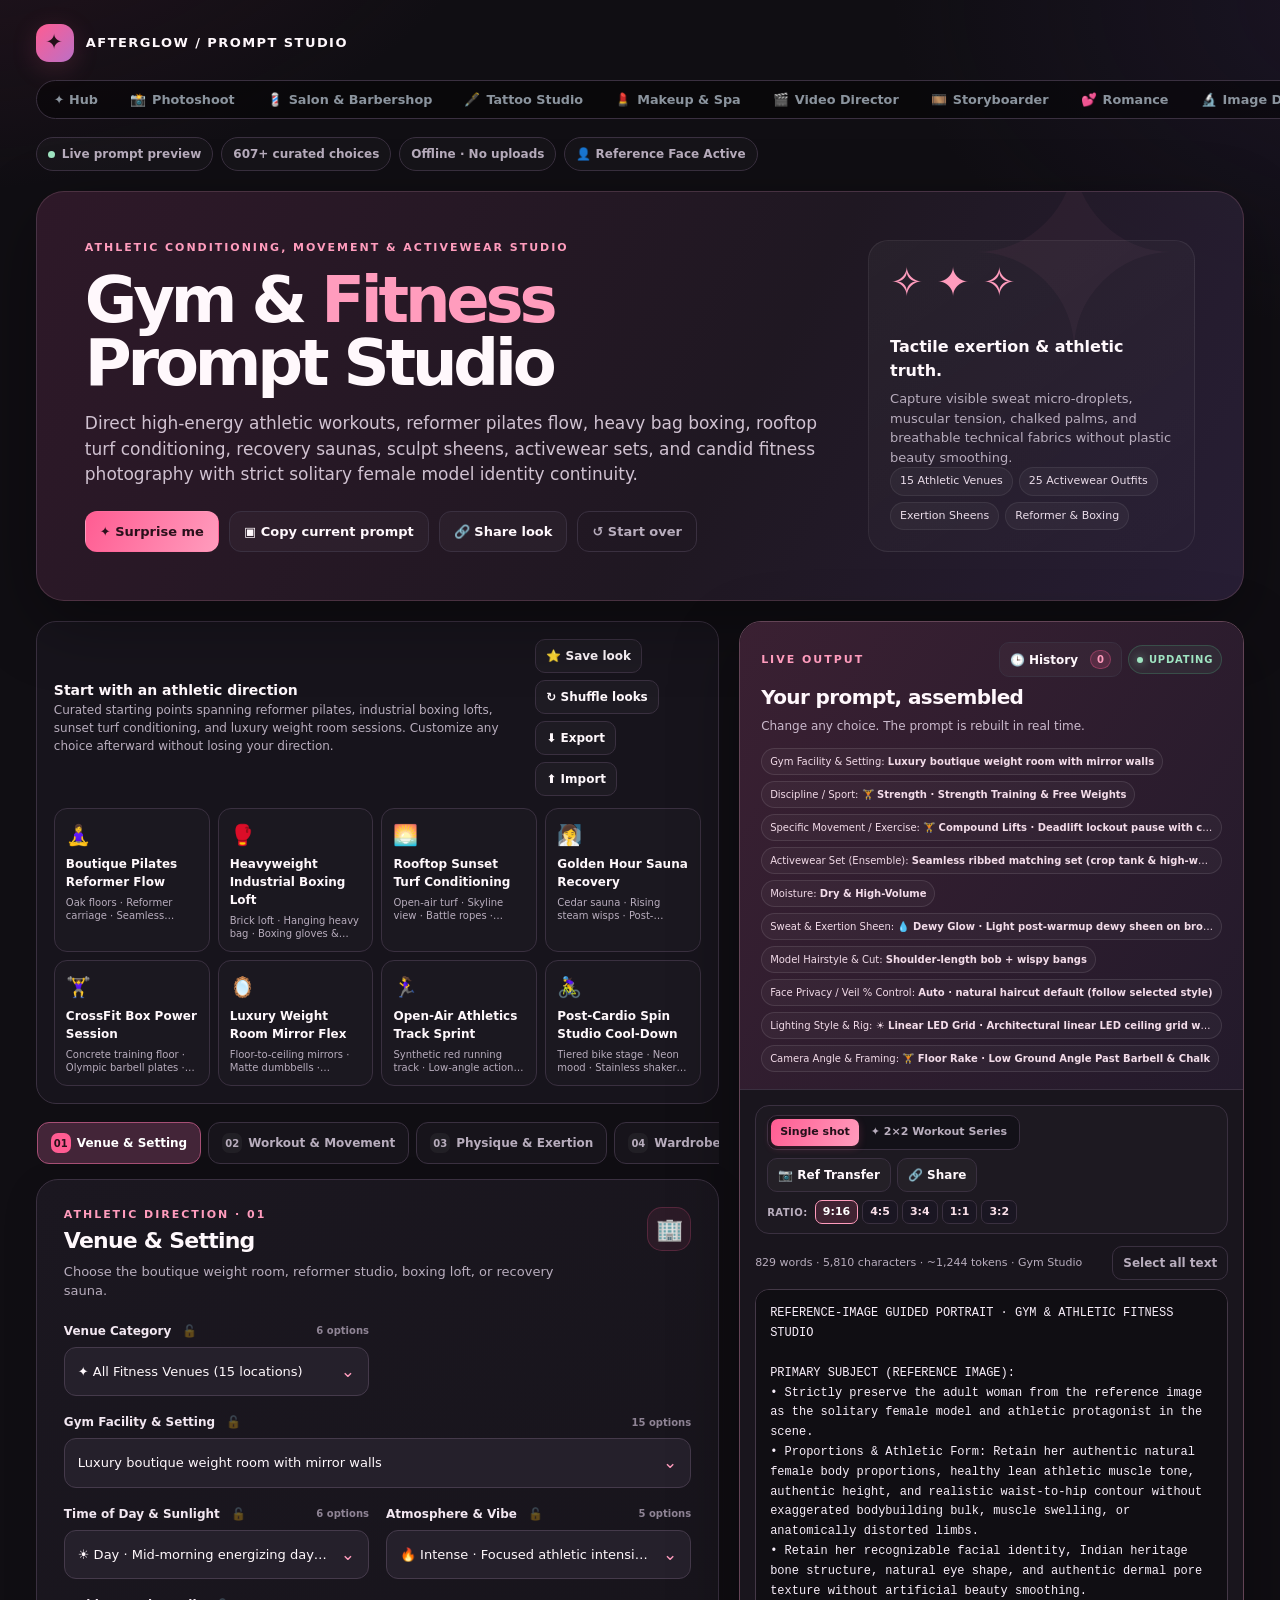
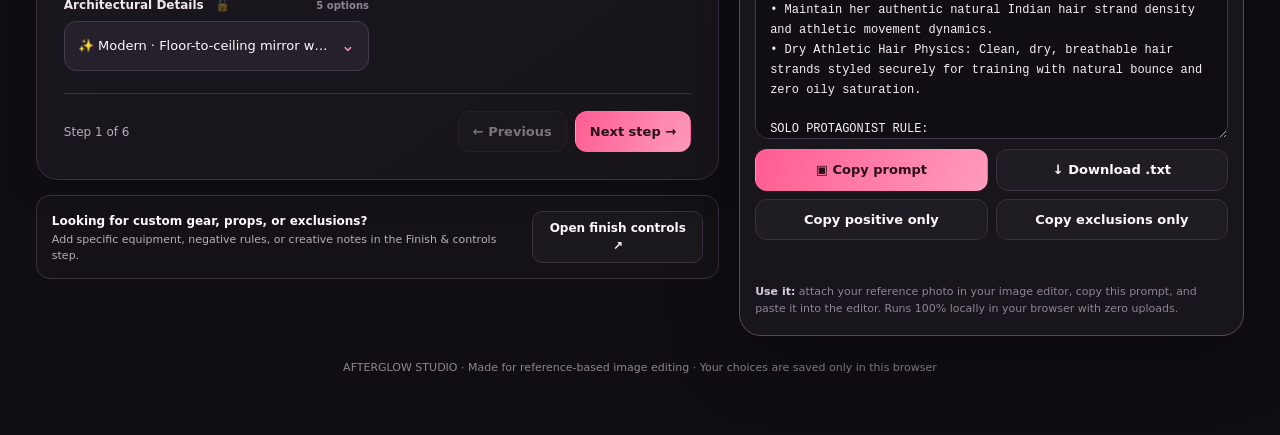
==== commit d15fb23b: "fix(ref-picker): front-load radical face divergence at token 0 and map studio expressions" ====
--- a/gym.html
+++ b/gym.html
@@ -1308,6 +1308,9 @@
 
   if(window.AfterglowRefPicker && activeSection === 'gymPhysiqueSec'){
     host.appendChild(window.AfterglowRefPicker.createRefPickerCard(() => {
+      if(window.AfterglowRefPicker?.getFaceMode() === 'ai_generated'){
+        checkState.identity = false;
+      }
       renderFields();
       buildPrompt();
     }));
@@ -1879,6 +1882,7 @@
   const isAiFace = refDirectives?.isAiFace;
 
   if(isAiFace){
+    if(refDirectives?.frontLoadedSubject) lines.push(refDirectives.frontLoadedSubject);
     lines.push('AI-GENERATED FACE WITH SELECTIVE REFERENCE TRANSFER · GYM & ATHLETIC FITNESS STUDIO');
   } else {
     lines.push('REFERENCE-IMAGE GUIDED PORTRAIT · GYM & ATHLETIC FITNESS STUDIO');
@@ -1920,7 +1924,9 @@
       });
     }
   }
-  lines.push('• Maintain her authentic natural Indian hair strand density and athletic movement dynamics.');
+  lines.push(isAiFace
+    ? '• Maintain natural hair strand density and athletic movement dynamics (rendered on this newly synthesized model).'
+    : '• Maintain her authentic natural Indian hair strand density and athletic movement dynamics.');
   if(gymHairMoisture === 'wet'){
     lines.push("• Mandatory Soaked Wet Hair Physics: The model's hair is thoroughly sweat-soaked or post-workout shower damp—heavy dark wet hair strands clinging flush against her scalp, temples, and neck with glistening moisture sheen and zero dry flyaways.");
   } else if(gymHairMoisture === 'damp'){
@@ -2394,6 +2400,18 @@
 const totalOptions = Object.values(fields).reduce((acc, f) => acc + (f.opts ? f.opts.length : 0), 0);
 if(el('totalOptionCount')) el('totalOptionCount').textContent = totalOptions.toLocaleString() + '+ curated choices';
 load();
+
+if(window.AfterglowRefPicker){
+  if(window.AfterglowRefPicker.getFaceMode() === 'ai_generated'){
+    checkState.identity = false;
+  }
+  if(typeof window.AfterglowRefPicker.addListener === 'function'){
+    window.AfterglowRefPicker.addListener(st => {
+      if(st && st.faceMode === 'ai_generated') checkState.identity = false;
+    });
+  }
+}
+
 renderPresets();
 renderTabs();
 goSection(activeSection || 'gymVenueSec');
--- a/css/shared.css
+++ b/css/shared.css
@@ -8,10 +8,10 @@
 .studio-mode-btn.active{background:linear-gradient(115deg,var(--pink,#ff5c92),var(--pink2,#ff9cbd));color:#24101a;font-weight:850;box-shadow:0 2px 10px rgba(255,92,146,.35)}
 .studio-btn-badge{background:#ff5c9233;color:#fff;font-size:9px;font-weight:850;padding:1px 6px;border-radius:999px;letter-spacing:.05em;margin-left:2px}
 .studio-mode-btn.active .studio-btn-badge{background:rgba(36,16,26,.25);color:#24101a}
-@media (max-width:860px){.studio-mode-switcher{order:3;width:100%;justify-content:center;margin-top:6px}}.pill{display:inline-flex;align-items:center;gap:7px;border:1px solid var(--line);background:#ffffff06;color:var(--muted);padding:7px 11px;border-radius:999px;font-size:12px;font-weight:700}.pill-dot{width:7px;height:7px;border-radius:50%;background:var(--green)}.hero{position:relative;overflow:hidden;display:grid;grid-template-columns:minmax(0,1.4fr) minmax(230px,.6fr);gap:20px;padding:clamp(23px,4vw,48px);border:1px solid #76506570;border-radius:28px;background:linear-gradient(118deg,#301a2aee,#201923f0 58%,#292037ef);box-shadow:var(--shadow);margin-bottom:20px}.hero:after{content:"✦";position:absolute;right:5%;top:-65px;font-size:260px;line-height:1;color:#ff93bb0b;pointer-events:none}.eyebrow{color:var(--pink2);font-size:11px;letter-spacing:.18em;font-weight:900;text-transform:uppercase}.hero h1{font-size:clamp(36px,5vw,66px);letter-spacing:-.065em;line-height:.99;margin:12px 0 16px;max-width:740px}.hero h1 span{color:var(--pink2)}.hero p{color:#d0c2d1;font-size:clamp(14px,1.4vw,17px);max-width:760px;margin:0}.hero-actions{display:flex;gap:10px;flex-wrap:wrap;margin-top:23px}.hero-note{align-self:stretch;z-index:1;display:flex;flex-direction:column;justify-content:space-between;gap:18px;border:1px solid #ffffff12;border-radius:20px;padding:21px;background:linear-gradient(145deg,#ffffff0a,#ffffff03)}.hero-note .sparkle{font-size:40px;color:var(--pink2);line-height:1}.hero-note strong{font-size:16px}.hero-note p{font-size:13px;margin-top:6px;color:var(--muted)}.tags{display:flex;gap:6px;flex-wrap:wrap}.tag{font-size:11px;padding:5px 9px;border-radius:999px;background:#ffffff0a;border:1px solid #ffffff12;color:#eadce9}.btn{border:1px solid var(--line);border-radius:12px;padding:10px 14px;font-weight:800;font-size:13px;display:inline-flex;align-items:center;justify-content:center;gap:8px;transition:transform .15s,filter .15s,background .15s}.btn:hover{filter:brightness(1.1);transform:translateY(-1px)}.btn-primary{color:#2a101b;background:linear-gradient(115deg,var(--pink),var(--pink2));border-color:transparent}.btn-secondary{background:#ffffff08;color:var(--text)}.btn-quiet{background:transparent;color:var(--muted)}.btn-small{font-size:12px;padding:7px 10px;border-radius:10px}.layout{display:grid;grid-template-columns:minmax(0,1.15fr) minmax(360px,.85fr);gap:20px;align-items:start}.builder{min-width:0}.preset-strip{border:1px solid var(--line);background:#19161edb;border-radius:20px;padding:17px;margin-bottom:15px}.strip-head{display:flex;justify-content:space-between;gap:12px;align-items:center;margin-bottom:12px}.strip-head h2{font-size:14px;margin:0}.strip-head p{font-size:12px;color:var(--muted);margin:0}.preset-grid{display:grid;grid-template-columns:repeat(4,minmax(0,1fr));gap:8px}.preset{min-height:76px;text-align:left;padding:11px;border:1px solid var(--line);border-radius:13px;background:#ffffff04;color:var(--text);display:flex;flex-direction:column;gap:5px;transition:.15s}.preset:hover,.preset.active{border-color:#f66d9ba8;background:#ff5c9212}.preset .preset-icon{font-size:20px}.preset strong{font-size:12px}.preset small{font-size:10px;color:var(--muted);line-height:1.3}.section-tabs{display:flex;gap:7px;overflow:auto;padding:3px 1px 12px;margin-bottom:3px;scrollbar-width:thin}.tab{border:1px solid var(--line);color:var(--muted);background:#17141b;border-radius:12px;padding:10px 13px;white-space:nowrap;font-size:12px;font-weight:850}.tab .tab-no{display:inline-grid;place-items:center;width:20px;height:20px;border-radius:7px;margin-right:6px;background:#ffffff0c;font-size:10px}.tab.active{color:#fff;background:#432538;border-color:#a64f75}.tab.active .tab-no{background:var(--pink);color:#2a101a}.step-card{border:1px solid var(--line);background:linear-gradient(145deg,#1b1720,#17141b);border-radius:22px;padding:clamp(17px,2.4vw,27px);box-shadow:0 10px 35px #0002}.step-head{display:flex;align-items:flex-start;justify-content:space-between;gap:15px;margin-bottom:21px}.step-head h2{margin:0;font-size:22px;letter-spacing:-.035em}.step-head p{margin:5px 0 0;color:var(--muted);font-size:13px;max-width:520px}.step-icon{width:44px;height:44px;flex:0 0 44px;display:grid;place-items:center;background:#ff5c9215;border:1px solid #ff5c9233;border-radius:15px;font-size:22px}.field-grid{display:grid;grid-template-columns:repeat(2,minmax(0,1fr));gap:17px}.field{min-width:0}.field.full{grid-column:1/-1}.label-row{display:flex;justify-content:space-between;align-items:center;gap:8px;margin-bottom:7px}.label-row label,.field>label{font-size:12px;font-weight:850;color:#f2e7f1}.option-count{font-size:10px;color:var(--muted2);font-weight:750;white-space:nowrap}.select-wrap{position:relative}.select-wrap:after{content:"⌄";position:absolute;right:14px;top:50%;transform:translateY(-58%);font-size:18px;color:var(--pink2);pointer-events:none}.field select,.field input[type=text],.field textarea{width:100%;min-width:0;appearance:none;background:#25202b;color:var(--text);border:1px solid #453a4b;border-radius:12px;padding:12px 38px 12px 13px;min-height:48px;outline:none}.field select{cursor:pointer}.field select:hover,.field input:hover,.field textarea:hover{border-color:#655168}.field select option,.field select optgroup{background:#211c27;color:#fff}.field textarea{resize:vertical;padding:12px;min-height:88px}.field input[type=text]{padding-right:13px}.field .help{color:var(--muted2);font-size:11px;margin:6px 0 0}.select-search{width:100%;padding:10px 12px;border-radius:10px;border:1px solid var(--line);background:#111016;color:var(--text);margin-bottom:8px}.custom-select{position:relative}.custom-select button.select-trigger{width:100%;min-height:48px;display:flex;justify-content:space-between;gap:12px;align-items:center;text-align:left;padding:11px 13px;background:#25202b;color:var(--text);border:1px solid #453a4b;border-radius:12px}.select-trigger .current{overflow:hidden;text-overflow:ellipsis;white-space:nowrap;font-size:13px}.select-trigger .chevron{color:var(--pink2);font-size:17px}.select-menu{display:none;position:absolute;z-index:60;top:calc(100% + 7px);left:0;right:0;padding:9px;border:1px solid #59475f;border-radius:14px;background:#201b26;box-shadow:0 18px 40px rgba(0,0,0,.85);max-height:360px;overflow:hidden;flex-direction:column}
+@media (max-width:860px){.studio-mode-switcher{order:3;width:100%;justify-content:center;margin-top:6px}}.pill{display:inline-flex;align-items:center;gap:7px;border:1px solid var(--line);background:#ffffff06;color:var(--muted);padding:7px 11px;border-radius:999px;font-size:12px;font-weight:700}.pill-dot{width:7px;height:7px;border-radius:50%;background:var(--green)}.hero{position:relative;overflow:hidden;display:grid;grid-template-columns:minmax(0,1.4fr) minmax(230px,.6fr);gap:20px;padding:clamp(23px,4vw,48px);border:1px solid #76506570;border-radius:28px;background:linear-gradient(118deg,#301a2aee,#201923f0 58%,#292037ef);box-shadow:var(--shadow);margin-bottom:20px}.hero:after{content:"✦";position:absolute;right:5%;top:-65px;font-size:260px;line-height:1;color:#ff93bb0b;pointer-events:none}.eyebrow{color:var(--pink2);font-size:11px;letter-spacing:.18em;font-weight:900;text-transform:uppercase}.hero h1{font-size:clamp(36px,5vw,66px);letter-spacing:-.065em;line-height:.99;margin:12px 0 16px;max-width:740px}.hero h1 span{color:var(--pink2)}.hero p{color:#d0c2d1;font-size:clamp(14px,1.4vw,17px);max-width:760px;margin:0}.hero-actions{display:flex;gap:10px;flex-wrap:wrap;margin-top:23px}.hero-note{align-self:stretch;z-index:1;display:flex;flex-direction:column;justify-content:space-between;gap:18px;border:1px solid #ffffff12;border-radius:20px;padding:21px;background:linear-gradient(145deg,#ffffff0a,#ffffff03)}.hero-note .sparkle{font-size:40px;color:var(--pink2);line-height:1}.hero-note strong{font-size:16px}.hero-note p{font-size:13px;margin-top:6px;color:var(--muted)}.tags{display:flex;gap:6px;flex-wrap:wrap}.tag{font-size:11px;padding:5px 9px;border-radius:999px;background:#ffffff0a;border:1px solid #ffffff12;color:#eadce9}.btn{border:1px solid var(--line);border-radius:12px;padding:10px 14px;font-weight:800;font-size:13px;display:inline-flex;align-items:center;justify-content:center;gap:8px;transition:transform .15s,filter .15s,background .15s}.btn:hover{filter:brightness(1.1);transform:translateY(-1px)}.btn-primary{color:#2a101b;background:linear-gradient(115deg,var(--pink),var(--pink2));border-color:transparent}.btn-secondary{background:#ffffff08;color:var(--text)}.btn-quiet{background:transparent;color:var(--muted)}.btn-small{font-size:12px;padding:7px 10px;border-radius:10px}.layout{display:grid;grid-template-columns:minmax(0,1.15fr) minmax(360px,.85fr);gap:20px;align-items:start}.builder{min-width:0}.preset-strip{border:1px solid var(--line);background:#19161edb;border-radius:20px;padding:17px;margin-bottom:15px}.strip-head{display:flex;justify-content:space-between;gap:12px;align-items:center;margin-bottom:12px}.strip-head h2{font-size:14px;margin:0}.strip-head p{font-size:12px;color:var(--muted);margin:0}.preset-grid{display:grid;grid-template-columns:repeat(4,minmax(0,1fr));gap:8px}.preset{min-height:76px;text-align:left;padding:11px;border:1px solid var(--line);border-radius:13px;background:#ffffff04;color:var(--text);display:flex;flex-direction:column;gap:5px;transition:.15s}.preset:hover,.preset.active{border-color:#f66d9ba8;background:#ff5c9212}.preset .preset-icon{font-size:20px}.preset strong{font-size:12px}.preset small{font-size:10px;color:var(--muted);line-height:1.3}.section-tabs{display:flex;gap:7px;overflow:auto;padding:3px 1px 12px;margin-bottom:3px;scrollbar-width:thin}.tab{border:1px solid var(--line);color:var(--muted);background:#17141b;border-radius:12px;padding:10px 13px;white-space:nowrap;font-size:12px;font-weight:850}.tab .tab-no{display:inline-grid;place-items:center;width:20px;height:20px;border-radius:7px;margin-right:6px;background:#ffffff0c;font-size:10px}.tab.active{color:#fff;background:#432538;border-color:#a64f75}.tab.active .tab-no{background:var(--pink);color:#2a101a}.step-card{border:1px solid var(--line);background:linear-gradient(145deg,#1b1720,#17141b);border-radius:22px;padding:clamp(17px,2.4vw,27px);box-shadow:0 10px 35px #0002}.step-head{display:flex;align-items:flex-start;justify-content:space-between;gap:15px;margin-bottom:21px}.step-head h2{margin:0;font-size:22px;letter-spacing:-.035em}.step-head p{margin:5px 0 0;color:var(--muted);font-size:13px;max-width:520px}.step-icon{width:44px;height:44px;flex:0 0 44px;display:grid;place-items:center;background:#ff5c9215;border:1px solid #ff5c9233;border-radius:15px;font-size:22px}.field-grid{display:grid;grid-template-columns:repeat(2,minmax(0,1fr));gap:17px}.field{min-width:0}.field.full{grid-column:1/-1}.label-row{display:flex;justify-content:space-between;align-items:center;gap:8px;margin-bottom:7px}.label-row label,.field>label{font-size:12px;font-weight:850;color:#f2e7f1}.option-count{font-size:10px;color:var(--muted2);font-weight:750;white-space:nowrap}.select-wrap{position:relative}.select-wrap:after{content:"⌄";position:absolute;right:14px;top:50%;transform:translateY(-58%);font-size:18px;color:var(--pink2);pointer-events:none}.field select,.field input[type=text],.field textarea{width:100%;min-width:0;appearance:none;background:#25202b;color:var(--text);border:1px solid #453a4b;border-radius:12px;padding:12px 38px 12px 13px;min-height:48px;outline:none}.field select{cursor:pointer}.field select:hover,.field input:hover,.field textarea:hover{border-color:#655168}.field select option,.field select optgroup{background:#211c27;color:#fff}.field textarea{resize:vertical;padding:12px;min-height:88px}.field input[type=text]{padding-right:13px}.field .help{color:var(--muted2);font-size:11px;margin:6px 0 0}.select-search{width:100%;padding:9px 12px;border-radius:9px;border:1px solid var(--line);background:#110e14;color:var(--text);margin-bottom:6px;box-sizing:border-box}.custom-select{position:relative}.custom-select button.select-trigger{width:100%;min-height:48px;display:flex;justify-content:space-between;gap:12px;align-items:center;text-align:left;padding:11px 13px;background:#25202b;color:var(--text);border:1px solid #453a4b;border-radius:12px}.select-trigger .current{overflow:hidden;text-overflow:ellipsis;white-space:nowrap;font-size:13px}.select-trigger .chevron{color:var(--pink2);font-size:17px}.select-menu{display:none;position:absolute;z-index:60;top:calc(100% + 7px);left:0;right:0;padding:8px;border:1px solid #59475f;border-radius:14px;background:#1c1722;box-shadow:0 18px 40px rgba(0,0,0,.85);max-height:380px;overflow:hidden;flex-direction:column;box-sizing:border-box}
 .custom-select.open .select-menu{display:flex!important}
-.select-search{width:100%;padding:10px 12px;border-radius:10px;border:1px solid var(--line);background:#111016;color:var(--text);margin-bottom:8px;flex:0 0 auto;box-sizing:border-box}
-.option-list{display:grid;gap:4px;overflow-y:auto;max-height:280px;-webkit-overflow-scrolling:touch;overscroll-behavior:contain;padding-right:4px;scrollbar-width:thin;scrollbar-color:var(--pink2) transparent}.option-list::-webkit-scrollbar{width:6px}.option-list::-webkit-scrollbar-track{background:transparent}.option-list::-webkit-scrollbar-thumb{background:#59475f;border-radius:999px}.option-list::-webkit-scrollbar-thumb:hover{background:var(--pink)}.custom-select.open .select-menu{display:block}.option-list{display:grid;gap:4px}.choice{border:1px solid transparent;text-align:left;border-radius:9px;padding:9px 10px;background:transparent;color:#e8dfe9;font-size:12px;line-height:1.35}.choice:hover{background:#ffffff09;border-color:#544657}.choice.selected{background:#ff5c9217;border-color:#b94b78;color:#fff}.choice .checkmark{float:right;color:var(--pink2);font-weight:900;margin-left:8px}.no-results{color:var(--muted);font-size:12px;padding:10px}.chip-group{display:flex;gap:7px;flex-wrap:wrap}.chip{background:#25202b;border:1px solid #463a4b;color:#dcd1e0;border-radius:999px;padding:8px 11px;font-size:12px;font-weight:750}.chip:hover{border-color:#846078}.chip.active{color:#2a101a;background:var(--pink2);border-color:var(--pink2)}.checks{display:grid;grid-template-columns:repeat(2,minmax(0,1fr));gap:9px}.check{display:flex;align-items:flex-start;gap:9px;padding:11px 12px;border:1px solid var(--line);background:#ffffff04;border-radius:12px;font-size:12px;color:#dfd5e2;cursor:pointer}.check:hover{border-color:#685267}.check input{accent-color:var(--pink);margin-top:3px;flex:0 0 auto}.check small{display:block;color:var(--muted2);font-size:10px;margin-top:2px}.toggle-row{display:flex;align-items:center;justify-content:space-between;gap:14px;padding:13px;border:1px solid var(--line);background:#ffffff04;border-radius:12px}.toggle-row strong{display:block;font-size:12px}.toggle-row p{font-size:11px;color:var(--muted);margin:3px 0 0}.switch{appearance:none;width:41px;height:24px;border-radius:999px;background:#514654;position:relative;flex:0 0 auto;cursor:pointer;transition:.18s}.switch:after{content:"";position:absolute;top:3px;left:3px;width:18px;height:18px;background:white;border-radius:50%;transition:.18s}.switch:checked{background:var(--pink)}.switch:checked:after{transform:translateX(17px);background:#2a101a}.step-foot{display:flex;justify-content:space-between;align-items:center;gap:10px;margin-top:22px;padding-top:17px;border-top:1px solid var(--line)}.step-count{font-size:12px;color:var(--muted)}.step-buttons{display:flex;gap:8px}.preview{position:sticky;top:14px;min-width:0;border:1px solid #634456;background:#19151d;border-radius:22px;overflow:hidden;box-shadow:var(--shadow)}.preview-head{padding:20px 21px 17px;background:linear-gradient(125deg,#3a2032,#231a2b);border-bottom:1px solid var(--line)}.preview-top{display:flex;align-items:center;justify-content:space-between;gap:10px}.preview-head h2{font-size:20px;letter-spacing:-.03em;margin:5px 0}.preview-head p{margin:0;color:#cab9cc;font-size:12px}.live{display:inline-flex;align-items:center;gap:6px;border:1px solid #43896a61;background:#7bd9a512;color:var(--green);font-size:10px;font-weight:900;text-transform:uppercase;letter-spacing:.08em;padding:6px 8px;border-radius:999px}.live:before{content:"";width:6px;height:6px;border-radius:100%;background:var(--green);box-shadow:0 0 8px #9fe4c1a0}.summary{display:flex;gap:6px;flex-wrap:wrap;margin-top:13px}.summary-tag{max-width:100%;overflow:hidden;text-overflow:ellipsis;white-space:nowrap;font-size:10px;color:#f3dce9;border:1px solid #ffffff1a;background:#ffffff08;border-radius:999px;padding:5px 8px}.preview-body{padding:15px}.prompt-meta{display:flex;justify-content:space-between;align-items:center;gap:10px;margin-bottom:9px;color:var(--muted);font-size:11px}.prompt-area{display:block;width:100%;min-height:450px;resize:vertical;padding:14px;border-radius:14px;border:1px solid #443847;background:#100e13;color:#f8eefa;font:12px/1.65 ui-monospace,SFMono-Regular,Consolas,monospace;outline:none}.preview-buttons{display:grid;grid-template-columns:1fr 1fr;gap:8px;margin-top:10px}.preview-buttons .span2{grid-column:1/-1}.toast{min-height:20px;color:var(--green);font-size:11px;margin-top:8px}.preview-help{font-size:11px;line-height:1.55;color:var(--muted2);padding:0 15px 17px}.preview-help strong{color:#d9cbdc}.advanced-bar{display:flex;align-items:center;justify-content:space-between;gap:10px;margin-top:15px;padding:13px 15px;border:1px solid var(--line);border-radius:14px;background:#ffffff04}.advanced-bar strong{font-size:12px}.advanced-bar small{display:block;color:var(--muted);font-size:11px}.fineprint{font-size:11px;text-align:center;color:var(--muted2);margin-top:24px}.hidden{display:none!important}.toast.flash{animation:flash 1.4s ease}@keyframes flash{0%{opacity:0;transform:translateY(3px)}20%{opacity:1;transform:translateY(0)}100%{opacity:1}}@media(max-width:1060px){.layout{grid-template-columns:minmax(0,1fr) minmax(300px,.8fr)}.preset-grid{grid-template-columns:repeat(2,minmax(0,1fr))}.hero{grid-template-columns:1fr .55fr}}@media(max-width:850px){.hero{grid-template-columns:1fr}.hero-note{display:none}.layout{grid-template-columns:1fr}.preview{position:static;order:2}.preview-area{min-height:340px}.builder{order:1}.prompt-area{min-height:340px}}@media(max-width:560px){.shell{padding:14px 10px 32px}.topbar{align-items:flex-start;flex-direction:column}.hero{padding:22px;border-radius:21px}.hero h1{font-size:39px}.hero-actions .btn{flex:1}.field-grid{grid-template-columns:1fr}.field.full{grid-column:auto}.checks{grid-template-columns:1fr}.preset-grid{grid-template-columns:repeat(2,minmax(0,1fr))}.preset{min-height:72px}.step-card{padding:16px}.step-head h2{font-size:19px}.step-foot{align-items:flex-start;flex-direction:column}.step-buttons{width:100%}.step-buttons .btn{flex:1}.preview-buttons{grid-template-columns:1fr 1fr}.prompt-area{min-height:350px}}
+.select-search{width:100%;padding:9px 12px;border-radius:9px;border:1px solid var(--line,#3a3040);background:#110e14;color:var(--text,#f5edf7);margin-bottom:6px;flex:0 0 auto;box-sizing:border-box;outline:none}.select-search:focus{border-color:var(--pink2,#ff9cbd);box-shadow:0 0 0 1px var(--pink2,#ff9cbd)}
+.option-list{display:grid;gap:4px;overflow-y:auto;flex:1 1 auto;min-height:0;max-height:none;-webkit-overflow-scrolling:touch;overscroll-behavior:contain;padding-right:4px;scrollbar-width:thin;scrollbar-color:var(--pink2) transparent}.option-list::-webkit-scrollbar{width:6px}.option-list::-webkit-scrollbar-track{background:transparent}.option-list::-webkit-scrollbar-thumb{background:#59475f;border-radius:999px}.option-list::-webkit-scrollbar-thumb:hover{background:var(--pink)}.custom-select.open .select-menu{display:flex!important}.option-list{display:grid;gap:4px}.choice{border:1px solid transparent;text-align:left;border-radius:9px;padding:9px 10px;background:transparent;color:#e8dfe9;font-size:12px;line-height:1.35}.choice:hover{background:#ffffff09;border-color:#544657}.choice.selected{background:#ff5c9217;border-color:#b94b78;color:#fff}.choice .checkmark{float:right;color:var(--pink2);font-weight:900;margin-left:8px}.no-results{color:var(--muted);font-size:12px;padding:10px}.chip-group{display:flex;gap:7px;flex-wrap:wrap}.chip{background:#25202b;border:1px solid #463a4b;color:#dcd1e0;border-radius:999px;padding:8px 11px;font-size:12px;font-weight:750}.chip:hover{border-color:#846078}.chip.active{color:#2a101a;background:var(--pink2);border-color:var(--pink2)}.checks{display:grid;grid-template-columns:repeat(2,minmax(0,1fr));gap:9px}.check{display:flex;align-items:flex-start;gap:9px;padding:11px 12px;border:1px solid var(--line);background:#ffffff04;border-radius:12px;font-size:12px;color:#dfd5e2;cursor:pointer}.check:hover{border-color:#685267}.check input{accent-color:var(--pink);margin-top:3px;flex:0 0 auto}.check small{display:block;color:var(--muted2);font-size:10px;margin-top:2px}.toggle-row{display:flex;align-items:center;justify-content:space-between;gap:14px;padding:13px;border:1px solid var(--line);background:#ffffff04;border-radius:12px}.toggle-row strong{display:block;font-size:12px}.toggle-row p{font-size:11px;color:var(--muted);margin:3px 0 0}.switch{appearance:none;width:41px;height:24px;border-radius:999px;background:#514654;position:relative;flex:0 0 auto;cursor:pointer;transition:.18s}.switch:after{content:"";position:absolute;top:3px;left:3px;width:18px;height:18px;background:white;border-radius:50%;transition:.18s}.switch:checked{background:var(--pink)}.switch:checked:after{transform:translateX(17px);background:#2a101a}.step-foot{display:flex;justify-content:space-between;align-items:center;gap:10px;margin-top:22px;padding-top:17px;border-top:1px solid var(--line)}.step-count{font-size:12px;color:var(--muted)}.step-buttons{display:flex;gap:8px}.preview{position:sticky;top:14px;min-width:0;border:1px solid #634456;background:#19151d;border-radius:22px;overflow:hidden;box-shadow:var(--shadow)}.preview-head{padding:20px 21px 17px;background:linear-gradient(125deg,#3a2032,#231a2b);border-bottom:1px solid var(--line)}.preview-top{display:flex;align-items:center;justify-content:space-between;gap:10px}.preview-head h2{font-size:20px;letter-spacing:-.03em;margin:5px 0}.preview-head p{margin:0;color:#cab9cc;font-size:12px}.live{display:inline-flex;align-items:center;gap:6px;border:1px solid #43896a61;background:#7bd9a512;color:var(--green);font-size:10px;font-weight:900;text-transform:uppercase;letter-spacing:.08em;padding:6px 8px;border-radius:999px}.live:before{content:"";width:6px;height:6px;border-radius:100%;background:var(--green);box-shadow:0 0 8px #9fe4c1a0}.summary{display:flex;gap:6px;flex-wrap:wrap;margin-top:13px}.summary-tag{max-width:100%;overflow:hidden;text-overflow:ellipsis;white-space:nowrap;font-size:10px;color:#f3dce9;border:1px solid #ffffff1a;background:#ffffff08;border-radius:999px;padding:5px 8px}.preview-body{padding:15px}.prompt-meta{display:flex;justify-content:space-between;align-items:center;gap:10px;margin-bottom:9px;color:var(--muted);font-size:11px}.prompt-area{display:block;width:100%;min-height:450px;resize:vertical;padding:14px;border-radius:14px;border:1px solid #443847;background:#100e13;color:#f8eefa;font:12px/1.65 ui-monospace,SFMono-Regular,Consolas,monospace;outline:none}.preview-buttons{display:grid;grid-template-columns:1fr 1fr;gap:8px;margin-top:10px}.preview-buttons .span2{grid-column:1/-1}.toast{min-height:20px;color:var(--green);font-size:11px;margin-top:8px}.preview-help{font-size:11px;line-height:1.55;color:var(--muted2);padding:0 15px 17px}.preview-help strong{color:#d9cbdc}.advanced-bar{display:flex;align-items:center;justify-content:space-between;gap:10px;margin-top:15px;padding:13px 15px;border:1px solid var(--line);border-radius:14px;background:#ffffff04}.advanced-bar strong{font-size:12px}.advanced-bar small{display:block;color:var(--muted);font-size:11px}.fineprint{font-size:11px;text-align:center;color:var(--muted2);margin-top:24px}.hidden{display:none!important}.toast.flash{animation:flash 1.4s ease}@keyframes flash{0%{opacity:0;transform:translateY(3px)}20%{opacity:1;transform:translateY(0)}100%{opacity:1}}@media(max-width:1060px){.layout{grid-template-columns:minmax(0,1fr) minmax(300px,.8fr)}.preset-grid{grid-template-columns:repeat(2,minmax(0,1fr))}.hero{grid-template-columns:1fr .55fr}}@media(max-width:850px){.hero{grid-template-columns:1fr}.hero-note{display:none}.layout{grid-template-columns:1fr}.preview{position:static;order:2}.preview-area{min-height:340px}.builder{order:1}.prompt-area{min-height:340px}}@media(max-width:560px){.shell{padding:14px 10px 32px}.topbar{align-items:flex-start;flex-direction:column}.hero{padding:22px;border-radius:21px}.hero h1{font-size:39px}.hero-actions .btn{flex:1}.field-grid{grid-template-columns:1fr}.field.full{grid-column:auto}.checks{grid-template-columns:1fr}.preset-grid{grid-template-columns:repeat(2,minmax(0,1fr))}.preset{min-height:72px}.step-card{padding:16px}.step-head h2{font-size:19px}.step-foot{align-items:flex-start;flex-direction:column}.step-buttons{width:100%}.step-buttons .btn{flex:1}.preview-buttons{grid-template-columns:1fr 1fr}.prompt-area{min-height:350px}}
 .fab{display:none}@media(max-width:850px){.fab{display:inline-flex;position:fixed;right:14px;bottom:14px;z-index:30;box-shadow:var(--shadow)}}.grp{grid-column:1/-1;margin:14px 0 -6px;font-size:11px;letter-spacing:.14em;text-transform:uppercase;color:var(--pink2);border-bottom:1px solid var(--line);padding-bottom:7px}.grp:first-child{margin-top:0}.preset.fresh{animation:pin .6s ease}@keyframes pin{from{opacity:0;transform:translateY(6px) scale(.97)}to{opacity:1;transform:none}}@media(prefers-reduced-motion:reduce){.preset.fresh{animation:none}}.preset small{overflow:hidden;display:-webkit-box;-webkit-line-clamp:2;-webkit-box-orient:vertical}
 /* Progressive disclosure, locks, reference photo & mobile drawer */
 .label-title-wrap{display:flex;align-items:center;gap:7px}
@@ -1007,19 +1007,25 @@
 }
 .select-category-bar {
   display: flex;
-  gap: 5px;
-  padding: 7px 8px;
+  align-items: center;
+  gap: 6px;
+  padding: 2px 2px 8px;
+  margin-bottom: 6px;
   overflow-x: auto;
-  border-bottom: 1px solid var(--line);
-  background: rgba(0, 0, 0, .25);
+  overflow-y: hidden;
+  border-bottom: 1px solid var(--line, #3a3040);
+  background: transparent;
+  flex: 0 0 auto;
+  min-height: 34px;
   scrollbar-width: none;
 }
 .select-category-bar::-webkit-scrollbar {
   display: none;
 }
 .select-category-chip {
-  padding: 3px 9px;
-  font-size: 10px;
+  flex: 0 0 auto;
+  padding: 4px 10px;
+  font-size: 11px;
   font-weight: 750;
   border-radius: 999px;
   border: 1px solid rgba(255, 255, 255, .1);
@@ -1027,6 +1033,7 @@
   color: #dcd1e0;
   cursor: pointer;
   white-space: nowrap;
+  line-height: 1.25;
   transition: all .15s ease;
 }
 .select-category-chip:hover {
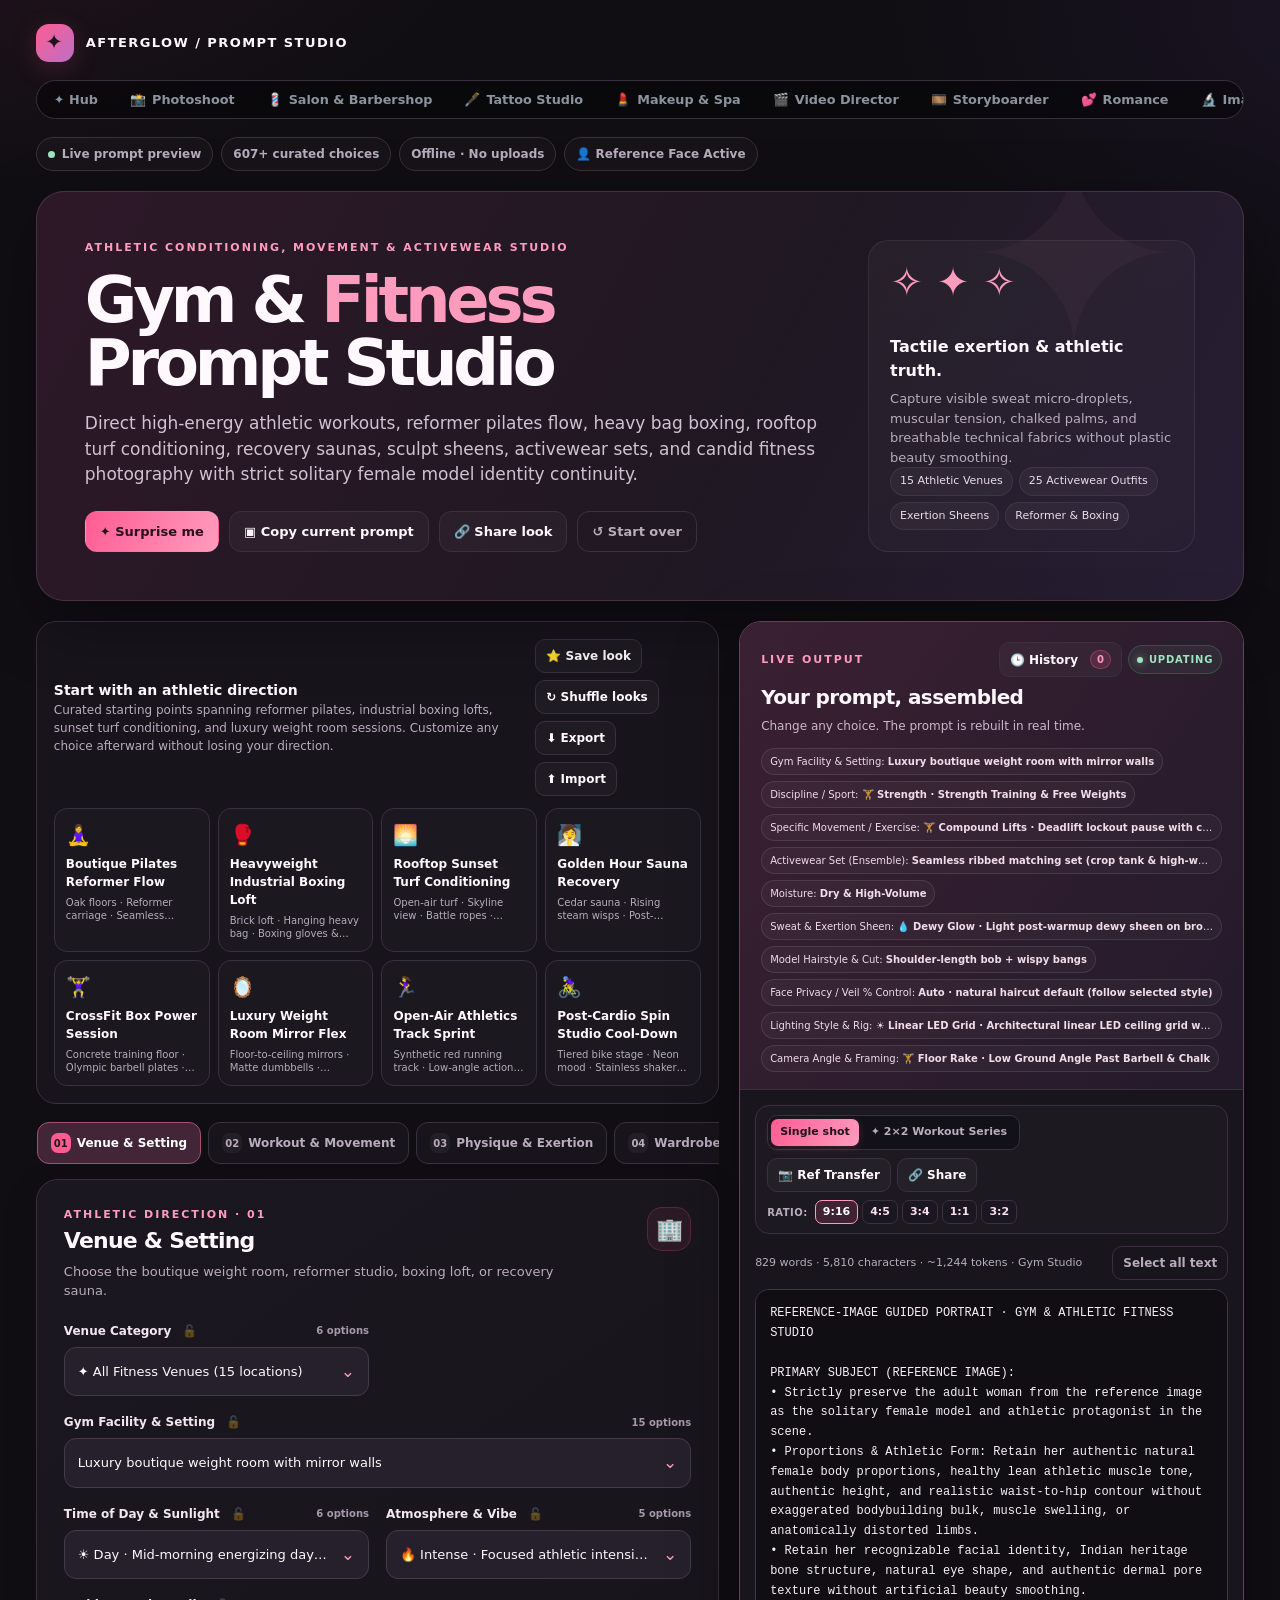
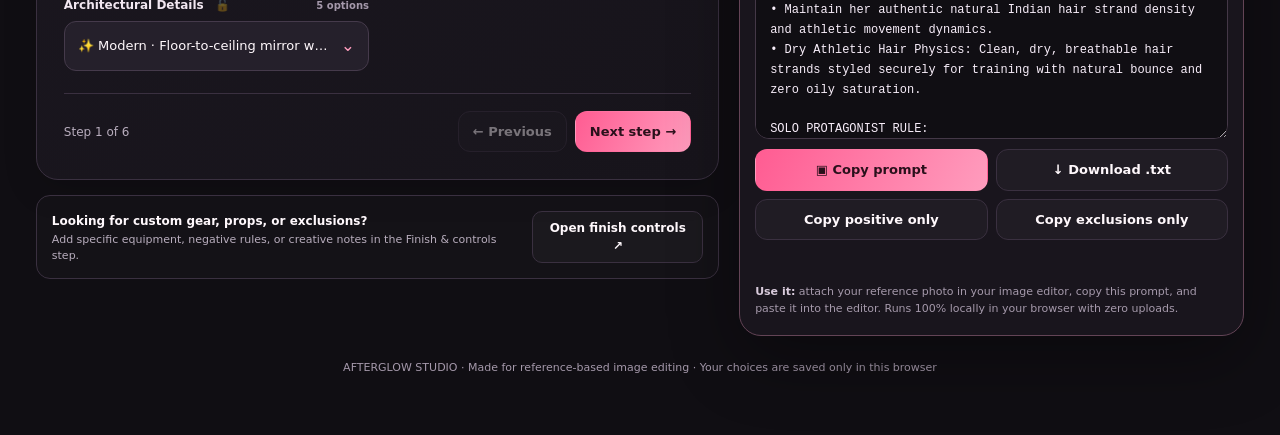
==== commit e5ad8441: "fix: resolve deep-scan bugs across image doctor, ref-picker, veil, studio-core, standalone studios, " ====
--- a/gym.html
+++ b/gym.html
@@ -818,7 +818,6 @@
   gymHairMoisture = 'dry';
   customDirection = '';
   extraNegative = '';
-  lockedFields.clear();
   activePreset = '';
   renderPresets();
   renderFields();
@@ -1525,17 +1524,23 @@
   if(!host) return;
   host.innerHTML = '';
   customPresets.forEach(p => {
-    const b = document.createElement('button');
-    b.type = 'button';
+    const esc = s => String(s || '').replace(/&/g, '&amp;').replace(/</g, '&lt;').replace(/>/g, '&gt;').replace(/"/g, '&quot;');
+    const b = document.createElement('div');
+    b.setAttribute('role', 'button');
+    b.setAttribute('tabindex', '0');
     b.className = 'preset-btn preset custom-preset' + (p.id === activePreset ? ' active' : '');
     b.dataset.preset = p.id;
-    b.innerHTML = `<div style="display:flex;align-items:center;width:100%"><span class="preset-icon">${p.icon || '⭐'}</span><strong style="overflow:hidden;text-overflow:ellipsis;white-space:nowrap">${p.title}</strong><button type="button" class="preset-del" title="Delete custom look" data-del="${p.id}">✕</button></div><small>${p.sub || 'Custom Workout'}</small>`;
-    b.addEventListener('click', (e) => {
-      if(e.target.closest('.preset-del')){
+    b.innerHTML = `<div style="display:flex;align-items:center;width:100%"><span class="preset-icon">${esc(p.icon || '⭐')}</span><strong style="overflow:hidden;text-overflow:ellipsis;white-space:nowrap">${esc(p.title)}</strong><button type="button" class="preset-del" title="Delete custom look" data-del="${esc(p.id)}">✕</button></div><small>${esc(p.sub || 'Custom Workout')}</small>`;
+    const activate = (e) => {
+      if(e.target && e.target.closest('.preset-del')){
         deleteCustomPreset(p.id, e);
         return;
       }
       applyPresetObj(p);
+    };
+    b.addEventListener('click', activate);
+    b.addEventListener('keydown', (e) => {
+      if(e.key === 'Enter' || e.key === ' '){ e.preventDefault(); activate(e); }
     });
     host.appendChild(b);
   });
@@ -1855,7 +1860,12 @@
   const isDeepVeil = ['65_70', '80_85', '95_100'].includes(veilTier);
   const hideEyes = isDeepVeil || hasObfusc;
 
-  const exprText = hideEyes ? '' : sanitizeHiddenFaceText(rawExpr, false, veilTier);
+  const refDirectives = window.AfterglowRefPicker?.getPromptDirectives({ studio: 'gym' });
+  const isAiFace = refDirectives?.isAiFace;
+  let exprText = hideEyes ? '' : sanitizeHiddenFaceText(rawExpr, false, veilTier);
+  if(isAiFace && exprText){
+    exprText = exprText.replace(/laughter|half-smile|subtle self-assured smile|subtle smile|self-assured smile|smiling|smile|smirk|grin|laughing|giggle/gi, 'calm composed gaze and neutral closed lips (zero visible teeth)');
+  }
 
   let apparelText = '';
   if(wardrobeMode === 'separates'){
@@ -1878,12 +1888,9 @@
   const aspText = val('aspect');
   const numMode = val('numImages');
 
-  const refDirectives = window.AfterglowRefPicker?.getPromptDirectives({ studio: 'gym' });
-  const isAiFace = refDirectives?.isAiFace;
-
   if(isAiFace){
     if(refDirectives?.frontLoadedSubject) lines.push(refDirectives.frontLoadedSubject);
-    lines.push('AI-GENERATED FACE WITH SELECTIVE REFERENCE TRANSFER · GYM & ATHLETIC FITNESS STUDIO');
+    lines.push(`${refDirectives?.headerPrefix || 'AI-GENERATED FACE WITH SELECTIVE REFERENCE TRANSFER'} · GYM & ATHLETIC FITNESS STUDIO`);
   } else {
     lines.push('REFERENCE-IMAGE GUIDED PORTRAIT · GYM & ATHLETIC FITNESS STUDIO');
   }
@@ -1940,10 +1947,14 @@
   lines.push('• The solitary female athlete is the sole human subject in the frame. Strictly zero secondary women, trainers, gym spotters, or background bystanders anywhere in the scene.');
   lines.push('');
 
+  const panelApparel = window.AfterglowRefPicker?.isFeatureInherited('wardrobe')
+    ? window.AfterglowRefPicker.getInheritedFieldText('wardrobe')
+    : apparelText;
+
   if(numMode === 'collage'){
     lines.push('2×2 EDITORIAL WORKOUT SERIES COLLAGE:');
     lines.push('Create one unified 2×2 four-panel fitness photo collage documenting four chronological training moments with strict subject, outfit, and gym continuity:');
-    lines.push('• PANEL 1 (TOP-LEFT): Pre-workout prep & warmup focus — model seated on bench adjusting gear in ' + apparelText + ' with ' + restraint + '.');
+    lines.push('• PANEL 1 (TOP-LEFT): Pre-workout prep & warmup focus — model seated on bench adjusting gear in ' + panelApparel + ' with ' + restraint + '.');
     lines.push('• PANEL 2 (TOP-RIGHT): Power execution — dynamic athletic action capturing ' + move + ' with intense muscular tension and ' + sweat + '.');
     lines.push('• PANEL 3 (BOTTOM-LEFT): Mid-set pause — caught in ' + phase + ' under ' + light + '.');
     lines.push(hideEyes
@@ -2040,6 +2051,10 @@
   lines.push('TECHNICAL & REALISM PRESERVATIONS:');
   checks.forEach(c => lines.push(`• ${c}`));
 
+  if(isAiFace && refDirectives?.closingMandate){
+    lines.push('');
+    lines.push(refDirectives.closingMandate);
+  }
   lines.push('');
   lines.push('AVOID / NEGATIVE GUIDANCE:');
   const baseNegs = isAiFace
--- a/css/shared.css
+++ b/css/shared.css
@@ -1,4 +1,4 @@
-:root{--bg:#100e13;--panel:#19161e;--panel2:#211c27;--panel3:#2a2331;--text:#fff8fc;--muted:#b8adbd;--muted2:#8f8495;--line:#3a3040;--pink:#ff5c92;--pink2:#ff9cbd;--pink-glow:rgba(255,92,146,0.18);--cream:#f9dfe8;--green:#9fe4c1;--yellow:#f3d49a;--shadow:0 22px 70px #0005;--radius:22px;--radius-sm:8px}
+:root{--bg:#100e13;--panel:#19161e;--panel2:#211c27;--panel3:#2a2331;--text:#fff8fc;--muted:#b8adbd;--muted2:#a599ab;--line:#3a3040;--pink:#ff5c92;--pink2:#ff9cbd;--pink-glow:rgba(255,92,146,0.18);--cream:#f9dfe8;--green:#9fe4c1;--yellow:#f3d49a;--shadow:0 22px 70px #0005;--radius:22px;--radius-sm:8px}
 *{box-sizing:border-box}html{scroll-behavior:smooth}body{margin:0;background:radial-gradient(950px 550px at -8% -8%,#55203b55,transparent 65%),radial-gradient(820px 530px at 110% 0%,#39265744,transparent 63%),var(--bg);color:var(--text);font:15px/1.5 Inter,ui-sans-serif,system-ui,-apple-system,"Segoe UI",Roboto,Arial,sans-serif}button,input,select,textarea{font:inherit}button{cursor:pointer}button:focus-visible,select:focus-visible,input:focus-visible,textarea:focus-visible{outline:2px solid var(--pink2);outline-offset:3px}.shell{max-width:1480px;margin:auto;padding:24px clamp(13px,2.8vw,40px) 48px}.topbar{display:flex;justify-content:space-between;align-items:center;gap:18px;margin-bottom:20px;flex-wrap:wrap}.brand{display:flex;align-items:center;gap:12px;font-size:13px;font-weight:850;letter-spacing:.11em;text-transform:uppercase;flex-shrink:0}.brand-mark{width:38px;height:38px;border-radius:13px;display:grid;place-items:center;background:linear-gradient(135deg,var(--pink),#bb70c6);color:#24101a;font-size:21px;box-shadow:0 6px 26px #ff5c922c}.top-meta{display:flex;gap:8px;align-items:center;flex-wrap:wrap}
 
 /* Studio Mode Switcher */
@@ -8,7 +8,7 @@
 .studio-mode-btn.active{background:linear-gradient(115deg,var(--pink,#ff5c92),var(--pink2,#ff9cbd));color:#24101a;font-weight:850;box-shadow:0 2px 10px rgba(255,92,146,.35)}
 .studio-btn-badge{background:#ff5c9233;color:#fff;font-size:9px;font-weight:850;padding:1px 6px;border-radius:999px;letter-spacing:.05em;margin-left:2px}
 .studio-mode-btn.active .studio-btn-badge{background:rgba(36,16,26,.25);color:#24101a}
-@media (max-width:860px){.studio-mode-switcher{order:3;width:100%;justify-content:center;margin-top:6px}}.pill{display:inline-flex;align-items:center;gap:7px;border:1px solid var(--line);background:#ffffff06;color:var(--muted);padding:7px 11px;border-radius:999px;font-size:12px;font-weight:700}.pill-dot{width:7px;height:7px;border-radius:50%;background:var(--green)}.hero{position:relative;overflow:hidden;display:grid;grid-template-columns:minmax(0,1.4fr) minmax(230px,.6fr);gap:20px;padding:clamp(23px,4vw,48px);border:1px solid #76506570;border-radius:28px;background:linear-gradient(118deg,#301a2aee,#201923f0 58%,#292037ef);box-shadow:var(--shadow);margin-bottom:20px}.hero:after{content:"✦";position:absolute;right:5%;top:-65px;font-size:260px;line-height:1;color:#ff93bb0b;pointer-events:none}.eyebrow{color:var(--pink2);font-size:11px;letter-spacing:.18em;font-weight:900;text-transform:uppercase}.hero h1{font-size:clamp(36px,5vw,66px);letter-spacing:-.065em;line-height:.99;margin:12px 0 16px;max-width:740px}.hero h1 span{color:var(--pink2)}.hero p{color:#d0c2d1;font-size:clamp(14px,1.4vw,17px);max-width:760px;margin:0}.hero-actions{display:flex;gap:10px;flex-wrap:wrap;margin-top:23px}.hero-note{align-self:stretch;z-index:1;display:flex;flex-direction:column;justify-content:space-between;gap:18px;border:1px solid #ffffff12;border-radius:20px;padding:21px;background:linear-gradient(145deg,#ffffff0a,#ffffff03)}.hero-note .sparkle{font-size:40px;color:var(--pink2);line-height:1}.hero-note strong{font-size:16px}.hero-note p{font-size:13px;margin-top:6px;color:var(--muted)}.tags{display:flex;gap:6px;flex-wrap:wrap}.tag{font-size:11px;padding:5px 9px;border-radius:999px;background:#ffffff0a;border:1px solid #ffffff12;color:#eadce9}.btn{border:1px solid var(--line);border-radius:12px;padding:10px 14px;font-weight:800;font-size:13px;display:inline-flex;align-items:center;justify-content:center;gap:8px;transition:transform .15s,filter .15s,background .15s}.btn:hover{filter:brightness(1.1);transform:translateY(-1px)}.btn-primary{color:#2a101b;background:linear-gradient(115deg,var(--pink),var(--pink2));border-color:transparent}.btn-secondary{background:#ffffff08;color:var(--text)}.btn-quiet{background:transparent;color:var(--muted)}.btn-small{font-size:12px;padding:7px 10px;border-radius:10px}.layout{display:grid;grid-template-columns:minmax(0,1.15fr) minmax(360px,.85fr);gap:20px;align-items:start}.builder{min-width:0}.preset-strip{border:1px solid var(--line);background:#19161edb;border-radius:20px;padding:17px;margin-bottom:15px}.strip-head{display:flex;justify-content:space-between;gap:12px;align-items:center;margin-bottom:12px}.strip-head h2{font-size:14px;margin:0}.strip-head p{font-size:12px;color:var(--muted);margin:0}.preset-grid{display:grid;grid-template-columns:repeat(4,minmax(0,1fr));gap:8px}.preset{min-height:76px;text-align:left;padding:11px;border:1px solid var(--line);border-radius:13px;background:#ffffff04;color:var(--text);display:flex;flex-direction:column;gap:5px;transition:.15s}.preset:hover,.preset.active{border-color:#f66d9ba8;background:#ff5c9212}.preset .preset-icon{font-size:20px}.preset strong{font-size:12px}.preset small{font-size:10px;color:var(--muted);line-height:1.3}.section-tabs{display:flex;gap:7px;overflow:auto;padding:3px 1px 12px;margin-bottom:3px;scrollbar-width:thin}.tab{border:1px solid var(--line);color:var(--muted);background:#17141b;border-radius:12px;padding:10px 13px;white-space:nowrap;font-size:12px;font-weight:850}.tab .tab-no{display:inline-grid;place-items:center;width:20px;height:20px;border-radius:7px;margin-right:6px;background:#ffffff0c;font-size:10px}.tab.active{color:#fff;background:#432538;border-color:#a64f75}.tab.active .tab-no{background:var(--pink);color:#2a101a}.step-card{border:1px solid var(--line);background:linear-gradient(145deg,#1b1720,#17141b);border-radius:22px;padding:clamp(17px,2.4vw,27px);box-shadow:0 10px 35px #0002}.step-head{display:flex;align-items:flex-start;justify-content:space-between;gap:15px;margin-bottom:21px}.step-head h2{margin:0;font-size:22px;letter-spacing:-.035em}.step-head p{margin:5px 0 0;color:var(--muted);font-size:13px;max-width:520px}.step-icon{width:44px;height:44px;flex:0 0 44px;display:grid;place-items:center;background:#ff5c9215;border:1px solid #ff5c9233;border-radius:15px;font-size:22px}.field-grid{display:grid;grid-template-columns:repeat(2,minmax(0,1fr));gap:17px}.field{min-width:0}.field.full{grid-column:1/-1}.label-row{display:flex;justify-content:space-between;align-items:center;gap:8px;margin-bottom:7px}.label-row label,.field>label{font-size:12px;font-weight:850;color:#f2e7f1}.option-count{font-size:10px;color:var(--muted2);font-weight:750;white-space:nowrap}.select-wrap{position:relative}.select-wrap:after{content:"⌄";position:absolute;right:14px;top:50%;transform:translateY(-58%);font-size:18px;color:var(--pink2);pointer-events:none}.field select,.field input[type=text],.field textarea{width:100%;min-width:0;appearance:none;background:#25202b;color:var(--text);border:1px solid #453a4b;border-radius:12px;padding:12px 38px 12px 13px;min-height:48px;outline:none}.field select{cursor:pointer}.field select:hover,.field input:hover,.field textarea:hover{border-color:#655168}.field select option,.field select optgroup{background:#211c27;color:#fff}.field textarea{resize:vertical;padding:12px;min-height:88px}.field input[type=text]{padding-right:13px}.field .help{color:var(--muted2);font-size:11px;margin:6px 0 0}.select-search{width:100%;padding:9px 12px;border-radius:9px;border:1px solid var(--line);background:#110e14;color:var(--text);margin-bottom:6px;box-sizing:border-box}.custom-select{position:relative}.custom-select button.select-trigger{width:100%;min-height:48px;display:flex;justify-content:space-between;gap:12px;align-items:center;text-align:left;padding:11px 13px;background:#25202b;color:var(--text);border:1px solid #453a4b;border-radius:12px}.select-trigger .current{overflow:hidden;text-overflow:ellipsis;white-space:nowrap;font-size:13px}.select-trigger .chevron{color:var(--pink2);font-size:17px}.select-menu{display:none;position:absolute;z-index:60;top:calc(100% + 7px);left:0;right:0;padding:8px;border:1px solid #59475f;border-radius:14px;background:#1c1722;box-shadow:0 18px 40px rgba(0,0,0,.85);max-height:380px;overflow:hidden;flex-direction:column;box-sizing:border-box}
+@media (max-width:860px){.studio-mode-switcher{order:3;width:100%;justify-content:center;margin-top:6px}}.pill{display:inline-flex;align-items:center;gap:7px;border:1px solid var(--line);background:#ffffff06;color:var(--muted);padding:7px 11px;border-radius:999px;font-size:12px;font-weight:700}.pill-dot{width:7px;height:7px;border-radius:50%;background:var(--green)}.hero{position:relative;overflow:hidden;display:grid;grid-template-columns:minmax(0,1.4fr) minmax(230px,.6fr);gap:20px;padding:clamp(23px,4vw,48px);border:1px solid #76506570;border-radius:28px;background:linear-gradient(118deg,#301a2aee,#201923f0 58%,#292037ef);box-shadow:var(--shadow);margin-bottom:20px}.hero:after{content:"✦";position:absolute;right:5%;top:-65px;font-size:260px;line-height:1;color:#ff93bb0b;pointer-events:none}.eyebrow{color:var(--pink2);font-size:11px;letter-spacing:.18em;font-weight:900;text-transform:uppercase}.hero h1{font-size:clamp(36px,5vw,66px);letter-spacing:-.065em;line-height:.99;margin:12px 0 16px;max-width:740px}.hero h1 span{color:var(--pink2)}.hero p{color:#d0c2d1;font-size:clamp(14px,1.4vw,17px);max-width:760px;margin:0}.hero-actions{display:flex;gap:10px;flex-wrap:wrap;margin-top:23px}.hero-note{align-self:stretch;z-index:1;display:flex;flex-direction:column;justify-content:space-between;gap:18px;border:1px solid #ffffff12;border-radius:20px;padding:21px;background:linear-gradient(145deg,#ffffff0a,#ffffff03)}.hero-note .sparkle{font-size:40px;color:var(--pink2);line-height:1}.hero-note strong{font-size:16px}.hero-note p{font-size:13px;margin-top:6px;color:var(--muted)}.tags{display:flex;gap:6px;flex-wrap:wrap}.tag{font-size:11px;padding:5px 9px;border-radius:999px;background:#ffffff0a;border:1px solid #ffffff12;color:#eadce9}.btn{border:1px solid var(--line);border-radius:12px;padding:10px 14px;font-weight:800;font-size:13px;display:inline-flex;align-items:center;justify-content:center;gap:8px;transition:transform .15s,filter .15s,background .15s}.btn:hover{filter:brightness(1.1);transform:translateY(-1px)}.btn-primary{color:#2a101b;background:linear-gradient(115deg,var(--pink),var(--pink2));border-color:transparent}.btn-secondary{background:#ffffff08;color:var(--text)}.btn-quiet{background:transparent;color:var(--muted)}.btn-small{font-size:12px;padding:7px 10px;border-radius:10px}.layout{display:grid;grid-template-columns:minmax(0,1.15fr) minmax(360px,.85fr);gap:20px;align-items:start}.builder{min-width:0}.preset-strip{border:1px solid var(--line);background:#19161edb;border-radius:20px;padding:17px;margin-bottom:15px}.strip-head{display:flex;justify-content:space-between;gap:12px;align-items:center;margin-bottom:12px}.strip-head h2{font-size:14px;margin:0}.strip-head p{font-size:12px;color:var(--muted);margin:0}.preset-grid{display:grid;grid-template-columns:repeat(4,minmax(0,1fr));gap:8px}.preset{min-height:76px;text-align:left;padding:11px;border:1px solid var(--line);border-radius:13px;background:#ffffff04;color:var(--text);display:flex;flex-direction:column;gap:5px;transition:.15s}.preset:hover,.preset.active{border-color:#f66d9ba8;background:#ff5c9212}.preset .preset-icon{font-size:20px}.preset strong{font-size:12px}.preset small{font-size:10px;color:var(--muted);line-height:1.3}.section-tabs{display:flex;gap:7px;overflow:auto;padding:3px 1px 12px;margin-bottom:3px;scrollbar-width:thin}.tab{border:1px solid var(--line);color:var(--muted);background:#17141b;border-radius:12px;padding:10px 13px;white-space:nowrap;font-size:12px;font-weight:850}.tab .tab-no{display:inline-grid;place-items:center;width:20px;height:20px;border-radius:7px;margin-right:6px;background:#ffffff0c;font-size:10px}.tab.active{color:#fff;background:#432538;border-color:#a64f75}.tab.active .tab-no{background:var(--pink);color:#2a101a}.step-card{border:1px solid var(--line);background:linear-gradient(145deg,#1b1720,#17141b);border-radius:22px;padding:clamp(17px,2.4vw,27px);box-shadow:0 10px 35px #0002}.step-head{display:flex;align-items:flex-start;justify-content:space-between;gap:15px;margin-bottom:21px}.step-head h2{margin:0;font-size:22px;letter-spacing:-.035em}.step-head p{margin:5px 0 0;color:var(--muted);font-size:13px;max-width:520px}.step-icon{width:44px;height:44px;flex:0 0 44px;display:grid;place-items:center;background:#ff5c9215;border:1px solid #ff5c9233;border-radius:15px;font-size:22px}.field-grid{display:grid;grid-template-columns:repeat(2,minmax(0,1fr));gap:17px}.field{min-width:0}.field.full{grid-column:1/-1}.label-row{display:flex;justify-content:space-between;align-items:center;gap:8px;margin-bottom:7px}.label-row label,.field>label{font-size:12px;font-weight:850;color:#f2e7f1}.option-count{font-size:10px;color:var(--muted2);font-weight:750;white-space:nowrap}.select-wrap{position:relative}.select-wrap:after{content:"⌄";position:absolute;right:14px;top:50%;transform:translateY(-58%);font-size:18px;color:var(--pink2);pointer-events:none}.field select,.field input[type=text],.field textarea{width:100%;min-width:0;appearance:none;background:#25202b;color:var(--text);border:1px solid #453a4b;border-radius:12px;padding:12px 38px 12px 13px;min-height:48px;outline:none}.field select{cursor:pointer}.field select:hover,.field input:hover,.field textarea:hover{border-color:#655168}.field select option,.field select optgroup{background:#211c27;color:#fff}.field textarea{resize:vertical;padding:12px;min-height:88px}.field input[type=text]{padding-right:13px}.field .help{color:var(--muted2);font-size:11px;margin:6px 0 0}.select-search{width:100%;padding:9px 12px;border-radius:9px;border:1px solid var(--line);background:#110e14;color:var(--text);margin-bottom:6px;box-sizing:border-box}.custom-select{position:relative}.custom-select button.select-trigger{width:100%;min-height:48px;display:flex;justify-content:space-between;gap:12px;align-items:center;text-align:left;padding:11px 13px;background:#25202b;color:var(--text);border:1px solid #453a4b;border-radius:12px}.select-trigger .current{overflow:hidden;text-overflow:ellipsis;white-space:nowrap;font-size:13px}.select-trigger .chevron{color:var(--pink2);font-size:17px}.select-menu{display:none;position:absolute;z-index:45;top:calc(100% + 7px);left:0;right:0;padding:8px;border:1px solid #59475f;border-radius:14px;background:#1c1722;box-shadow:0 18px 40px rgba(0,0,0,.85);max-height:380px;overflow:hidden;flex-direction:column;box-sizing:border-box}
 .custom-select.open .select-menu{display:flex!important}
 .select-search{width:100%;padding:9px 12px;border-radius:9px;border:1px solid var(--line,#3a3040);background:#110e14;color:var(--text,#f5edf7);margin-bottom:6px;flex:0 0 auto;box-sizing:border-box;outline:none}.select-search:focus{border-color:var(--pink2,#ff9cbd);box-shadow:0 0 0 1px var(--pink2,#ff9cbd)}
 .option-list{display:grid;gap:4px;overflow-y:auto;flex:1 1 auto;min-height:0;max-height:none;-webkit-overflow-scrolling:touch;overscroll-behavior:contain;padding-right:4px;scrollbar-width:thin;scrollbar-color:var(--pink2) transparent}.option-list::-webkit-scrollbar{width:6px}.option-list::-webkit-scrollbar-track{background:transparent}.option-list::-webkit-scrollbar-thumb{background:#59475f;border-radius:999px}.option-list::-webkit-scrollbar-thumb:hover{background:var(--pink)}.custom-select.open .select-menu{display:flex!important}.option-list{display:grid;gap:4px}.choice{border:1px solid transparent;text-align:left;border-radius:9px;padding:9px 10px;background:transparent;color:#e8dfe9;font-size:12px;line-height:1.35}.choice:hover{background:#ffffff09;border-color:#544657}.choice.selected{background:#ff5c9217;border-color:#b94b78;color:#fff}.choice .checkmark{float:right;color:var(--pink2);font-weight:900;margin-left:8px}.no-results{color:var(--muted);font-size:12px;padding:10px}.chip-group{display:flex;gap:7px;flex-wrap:wrap}.chip{background:#25202b;border:1px solid #463a4b;color:#dcd1e0;border-radius:999px;padding:8px 11px;font-size:12px;font-weight:750}.chip:hover{border-color:#846078}.chip.active{color:#2a101a;background:var(--pink2);border-color:var(--pink2)}.checks{display:grid;grid-template-columns:repeat(2,minmax(0,1fr));gap:9px}.check{display:flex;align-items:flex-start;gap:9px;padding:11px 12px;border:1px solid var(--line);background:#ffffff04;border-radius:12px;font-size:12px;color:#dfd5e2;cursor:pointer}.check:hover{border-color:#685267}.check input{accent-color:var(--pink);margin-top:3px;flex:0 0 auto}.check small{display:block;color:var(--muted2);font-size:10px;margin-top:2px}.toggle-row{display:flex;align-items:center;justify-content:space-between;gap:14px;padding:13px;border:1px solid var(--line);background:#ffffff04;border-radius:12px}.toggle-row strong{display:block;font-size:12px}.toggle-row p{font-size:11px;color:var(--muted);margin:3px 0 0}.switch{appearance:none;width:41px;height:24px;border-radius:999px;background:#514654;position:relative;flex:0 0 auto;cursor:pointer;transition:.18s}.switch:after{content:"";position:absolute;top:3px;left:3px;width:18px;height:18px;background:white;border-radius:50%;transition:.18s}.switch:checked{background:var(--pink)}.switch:checked:after{transform:translateX(17px);background:#2a101a}.step-foot{display:flex;justify-content:space-between;align-items:center;gap:10px;margin-top:22px;padding-top:17px;border-top:1px solid var(--line)}.step-count{font-size:12px;color:var(--muted)}.step-buttons{display:flex;gap:8px}.preview{position:sticky;top:14px;min-width:0;border:1px solid #634456;background:#19151d;border-radius:22px;overflow:hidden;box-shadow:var(--shadow)}.preview-head{padding:20px 21px 17px;background:linear-gradient(125deg,#3a2032,#231a2b);border-bottom:1px solid var(--line)}.preview-top{display:flex;align-items:center;justify-content:space-between;gap:10px}.preview-head h2{font-size:20px;letter-spacing:-.03em;margin:5px 0}.preview-head p{margin:0;color:#cab9cc;font-size:12px}.live{display:inline-flex;align-items:center;gap:6px;border:1px solid #43896a61;background:#7bd9a512;color:var(--green);font-size:10px;font-weight:900;text-transform:uppercase;letter-spacing:.08em;padding:6px 8px;border-radius:999px}.live:before{content:"";width:6px;height:6px;border-radius:100%;background:var(--green);box-shadow:0 0 8px #9fe4c1a0}.summary{display:flex;gap:6px;flex-wrap:wrap;margin-top:13px}.summary-tag{max-width:100%;overflow:hidden;text-overflow:ellipsis;white-space:nowrap;font-size:10px;color:#f3dce9;border:1px solid #ffffff1a;background:#ffffff08;border-radius:999px;padding:5px 8px}.preview-body{padding:15px}.prompt-meta{display:flex;justify-content:space-between;align-items:center;gap:10px;margin-bottom:9px;color:var(--muted);font-size:11px}.prompt-area{display:block;width:100%;min-height:450px;resize:vertical;padding:14px;border-radius:14px;border:1px solid #443847;background:#100e13;color:#f8eefa;font:12px/1.65 ui-monospace,SFMono-Regular,Consolas,monospace;outline:none}.preview-buttons{display:grid;grid-template-columns:1fr 1fr;gap:8px;margin-top:10px}.preview-buttons .span2{grid-column:1/-1}.toast{min-height:20px;color:var(--green);font-size:11px;margin-top:8px}.preview-help{font-size:11px;line-height:1.55;color:var(--muted2);padding:0 15px 17px}.preview-help strong{color:#d9cbdc}.advanced-bar{display:flex;align-items:center;justify-content:space-between;gap:10px;margin-top:15px;padding:13px 15px;border:1px solid var(--line);border-radius:14px;background:#ffffff04}.advanced-bar strong{font-size:12px}.advanced-bar small{display:block;color:var(--muted);font-size:11px}.fineprint{font-size:11px;text-align:center;color:var(--muted2);margin-top:24px}.hidden{display:none!important}.toast.flash{animation:flash 1.4s ease}@keyframes flash{0%{opacity:0;transform:translateY(3px)}20%{opacity:1;transform:translateY(0)}100%{opacity:1}}@media(max-width:1060px){.layout{grid-template-columns:minmax(0,1fr) minmax(300px,.8fr)}.preset-grid{grid-template-columns:repeat(2,minmax(0,1fr))}.hero{grid-template-columns:1fr .55fr}}@media(max-width:850px){.hero{grid-template-columns:1fr}.hero-note{display:none}.layout{grid-template-columns:1fr}.preview{position:static;order:2}.preview-area{min-height:340px}.builder{order:1}.prompt-area{min-height:340px}}@media(max-width:560px){.shell{padding:14px 10px 32px}.topbar{align-items:flex-start;flex-direction:column}.hero{padding:22px;border-radius:21px}.hero h1{font-size:39px}.hero-actions .btn{flex:1}.field-grid{grid-template-columns:1fr}.field.full{grid-column:auto}.checks{grid-template-columns:1fr}.preset-grid{grid-template-columns:repeat(2,minmax(0,1fr))}.preset{min-height:72px}.step-card{padding:16px}.step-head h2{font-size:19px}.step-foot{align-items:flex-start;flex-direction:column}.step-buttons{width:100%}.step-buttons .btn{flex:1}.preview-buttons{grid-template-columns:1fr 1fr}.prompt-area{min-height:350px}}
@@ -386,7 +386,10 @@
   border: 1px solid var(--line, rgba(255, 255, 255, 0.08));
   border-radius: 999px;
   padding: 3px;
-  flex-shrink: 0;
+  flex-shrink: 1;
+  max-width: 100%;
+  overflow-x: auto;
+  scrollbar-width: none;
 }
 .suite-nav-link {
   display: inline-flex;
@@ -536,12 +539,13 @@
 
 .ref-row-label small {
   font-size: 10.5px;
-  color: #888;
+  color: #a599ab;
   display: block;
 }
 
 .ref-face-seg {
   display: flex;
+  flex-wrap: wrap;
   gap: 4px;
 }
 
@@ -602,7 +606,7 @@
 
 .ref-presets-label {
   font-size: 11px;
-  color: #888;
+  color: #a599ab;
   font-weight: 600;
 }
 
@@ -862,6 +866,22 @@
 
 .ref-tip-box strong {
   color: #f3e8ff;
+}
+
+.ref-sanitizer-box {
+  margin-top: 10px;
+  background: rgba(15, 23, 42, 0.95);
+  border: 1px solid rgba(52, 211, 153, 0.35);
+  border-radius: 8px;
+  padding: 10px 12px;
+}
+
+.ref-sanitizer-head strong {
+  color: #6ee7b7;
+}
+
+.ref-upload-btn:hover {
+  background: rgba(52, 211, 153, 0.25) !important;
 }
 
 /* Applied preset diff banner */
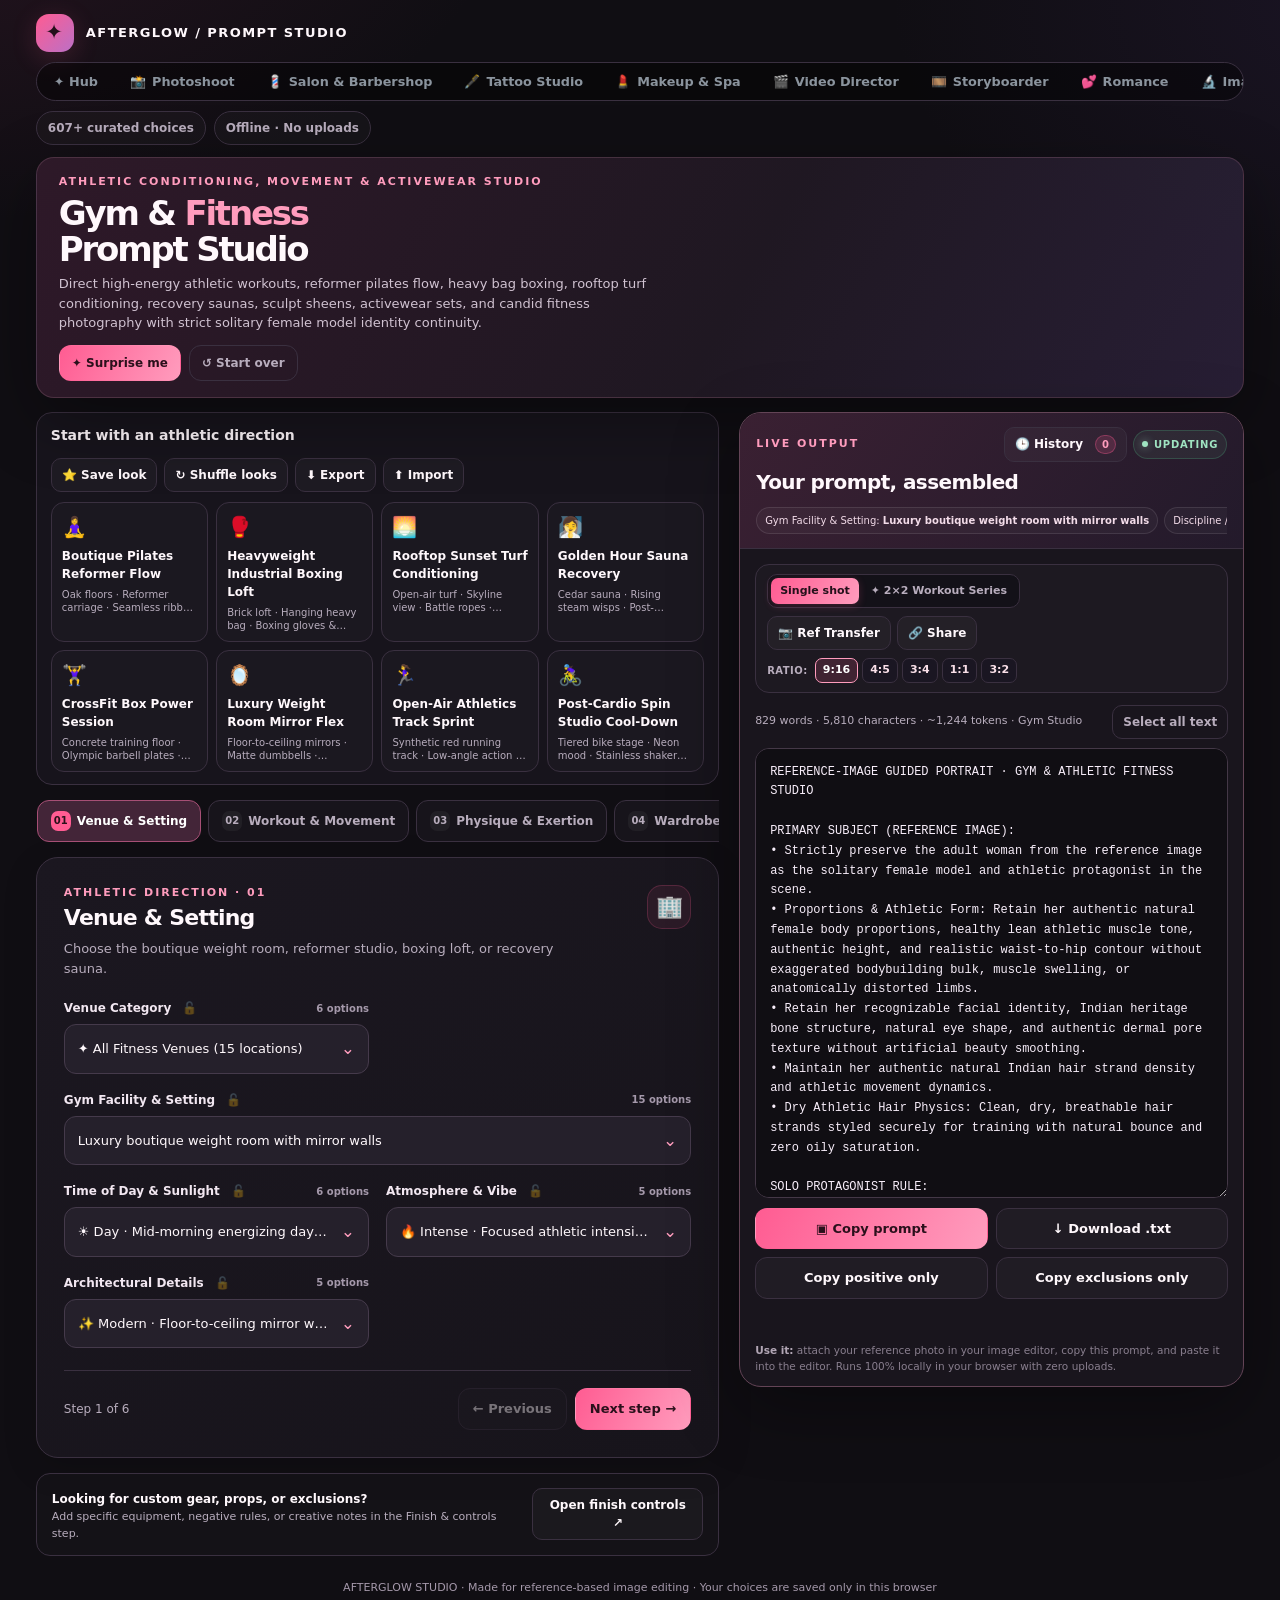
==== commit 90b81456: "fix(prompts): eliminate AI-face, selective-transfer, veil, and Image Doctor prompt leakage" ====
--- a/gym.html
+++ b/gym.html
@@ -1860,12 +1860,11 @@
   const isDeepVeil = ['65_70', '80_85', '95_100'].includes(veilTier);
   const hideEyes = isDeepVeil || hasObfusc;
 
-  const refDirectives = window.AfterglowRefPicker?.getPromptDirectives({ studio: 'gym' });
+  const refDirectives = window.AfterglowRefPicker?.getPromptDirectives({ studio: 'gym', veilTier, hideEyes, obfuscMode });
   const isAiFace = refDirectives?.isAiFace;
-  let exprText = hideEyes ? '' : sanitizeHiddenFaceText(rawExpr, false, veilTier);
-  if(isAiFace && exprText){
-    exprText = exprText.replace(/laughter|half-smile|subtle self-assured smile|subtle smile|self-assured smile|smiling|smile|smirk|grin|laughing|giggle/gi, 'calm composed gaze and neutral closed lips (zero visible teeth)');
-  }
+  let exprText = hideEyes ? '' : (isAiFace && typeof sanitizeForAiFace === 'function' ? sanitizeForAiFace(rawExpr) : rawExpr);
+  if(exprText) exprText = sanitizeHiddenFaceText(exprText, false, veilTier, obfuscMode);
+  const isExplicitWetGymCut = /\bwet\b|\bdamp\b|hydro|ocean-soaked|drenched|post-swim|wet-look|sweat-soaked/i.test((values.gymHair?.label || '') + ' ' + hairText);
 
   let apparelText = '';
   if(wardrobeMode === 'separates'){
@@ -1938,7 +1937,7 @@
     lines.push("• Mandatory Soaked Wet Hair Physics: The model's hair is thoroughly sweat-soaked or post-workout shower damp—heavy dark wet hair strands clinging flush against her scalp, temples, and neck with glistening moisture sheen and zero dry flyaways.");
   } else if(gymHairMoisture === 'damp'){
     lines.push('• Damp Athletic Hair Physics: Evenly misted post-warmup damp hair texture with delicate perspiration beads and subtle organic strand clumping at the temples.');
-  } else {
+  } else if(!isExplicitWetGymCut){
     lines.push('• Dry Athletic Hair Physics: Clean, dry, breathable hair strands styled securely for training with natural bounce and zero oily saturation.');
   }
   lines.push('');
@@ -1947,30 +1946,37 @@
   lines.push('• The solitary female athlete is the sole human subject in the frame. Strictly zero secondary women, trainers, gym spotters, or background bystanders anywhere in the scene.');
   lines.push('');
 
-  const panelApparel = window.AfterglowRefPicker?.isFeatureInherited('wardrobe')
+  const isGymRefBg = window.AfterglowRefPicker?.isFeatureInherited('background');
+  const isGymRefHaircut = window.AfterglowRefPicker?.isFeatureInherited('haircut');
+  const isGymRefWardrobe = window.AfterglowRefPicker?.isFeatureInherited('wardrobe');
+  const isGymRefPose = window.AfterglowRefPicker?.isFeatureInherited('pose');
+  const isGymRefAcc = window.AfterglowRefPicker?.isFeatureInherited('accessories');
+  const isGymRefMakeup = window.AfterglowRefPicker?.isFeatureInherited('makeup');
+
+  const panelApparel = isGymRefWardrobe
     ? window.AfterglowRefPicker.getInheritedFieldText('wardrobe')
     : apparelText;
+  const panelRestraint = isGymRefHaircut ? '' : (' with ' + restraint);
+  const effGymMove = isGymRefPose ? window.AfterglowRefPicker.getInheritedFieldText('pose') : `${disc}. Executing ${move}. Moment in set: ${phase}`;
+  const effGymSweat = isGymRefMakeup ? window.AfterglowRefPicker.getInheritedFieldText('makeup') : (hideEyes ? sanitizeHiddenFaceText(sweat, true, veilTier, obfuscMode) : sweat);
 
   if(numMode === 'collage'){
     lines.push('2×2 EDITORIAL WORKOUT SERIES COLLAGE:');
     lines.push('Create one unified 2×2 four-panel fitness photo collage documenting four chronological training moments with strict subject, outfit, and gym continuity:');
-    lines.push('• PANEL 1 (TOP-LEFT): Pre-workout prep & warmup focus — model seated on bench adjusting gear in ' + panelApparel + ' with ' + restraint + '.');
-    lines.push('• PANEL 2 (TOP-RIGHT): Power execution — dynamic athletic action capturing ' + move + ' with intense muscular tension and ' + sweat + '.');
-    lines.push('• PANEL 3 (BOTTOM-LEFT): Mid-set pause — caught in ' + phase + ' under ' + light + '.');
+    lines.push('• PANEL 1 (TOP-LEFT): Pre-workout prep & warmup focus — model seated on bench adjusting gear in ' + panelApparel + panelRestraint + '.');
+    lines.push('• PANEL 2 (TOP-RIGHT): Power execution — dynamic athletic action capturing ' + (isGymRefPose ? effGymMove : move) + ' with intense muscular tension and ' + effGymSweat + '.');
+    lines.push('• PANEL 3 (BOTTOM-LEFT): Mid-set pause — caught in ' + (isGymRefPose ? effGymMove : phase) + ' under ' + light + '.');
     lines.push(hideEyes
       ? '• PANEL 4 (BOTTOM-RIGHT): Serene post-workout recovery pause in tranquil concealed athletic poise.'
       : '• PANEL 4 (BOTTOM-RIGHT): Accomplished recovery moment showing ' + exprText + ' and natural hydration sheen.');
   } else if(numMode === 'triptych'){
-    lines.push('Create one three-frame horizontal fitness triptych tracing pre-lift focus, explosive execution (' + move + '), and finished post-set recovery across three panels.');
+    lines.push('Create one three-frame horizontal fitness triptych tracing pre-lift focus, explosive execution (' + (isGymRefPose ? effGymMove : move) + '), and finished post-set recovery across three panels.');
   } else {
     lines.push('Create one finished photorealistic athletic fitness photograph.');
   }
   lines.push('');
 
   lines.push('GYM ENVIRONMENT & SETTING:');
-  const isGymRefBg = window.AfterglowRefPicker?.isFeatureInherited('background');
-  const isGymRefHaircut = window.AfterglowRefPicker?.isFeatureInherited('haircut');
-  const isGymRefWardrobe = window.AfterglowRefPicker?.isFeatureInherited('wardrobe');
 
   const effGymLoc = isGymRefBg ? window.AfterglowRefPicker.getInheritedFieldText('background') : `Facility: ${loc}. Setting & Time: ${setTime}. Atmosphere: ${atmo}. Architecture: ${archi}.`;
   let effGymHair = '';
@@ -1989,15 +1995,19 @@
   const effGymWardrobe = isGymRefWardrobe ? window.AfterglowRefPicker.getInheritedFieldText('wardrobe') : `Wearing ${apparelText}`;
 
   lines.push(`• ${effGymLoc}`);
-  lines.push(`• Athletic Discipline & Movement: ${disc}. Executing ${move}. Moment in set: ${phase}.`);
+  lines.push(`• Athletic Discipline & Movement: ${effGymMove}.`);
   if(exprText) lines.push(`• Facial Focus & Attitude: ${exprText}.`);
   lines.push(`• Hairstyle & Restraint: ${effGymHair}.`);
   lines.push(`• Activewear Apparel: ${effGymWardrobe}.`);
-  lines.push(`• Footwear: ${footText}.`);
-  if(propText && propText !== 'none'){
-    lines.push(`• Equipment Props: ${propText}.`);
-  }
-  lines.push(`• Physique & Dermal Exertion: ${muscle}. Exertion sheen: ${sweat}. Vascular state: ${vasc}.`);
+  if(isGymRefAcc){
+    lines.push(`• Accessories & Gear: ${window.AfterglowRefPicker.getInheritedFieldText('accessories')}.`);
+  } else {
+    lines.push(`• Footwear: ${footText}.`);
+    if(propText && propText !== 'none'){
+      lines.push(`• Equipment Props: ${propText}.`);
+    }
+  }
+  lines.push(`• Physique & Dermal Exertion: ${muscle}. Exertion sheen: ${effGymSweat}. Vascular state: ${vasc}.`);
   lines.push('');
 
   if(covVal && veilTier !== 'auto'){
@@ -2005,12 +2015,13 @@
     lines.push(`• Selected Tier: ${covLabel}`);
     lines.push(`• Drape & Coverage: ${covVal}`);
     lines.push(`• Strict Enforcement: ${veilRuleObj?.strict || ''}`);
-    lines.push(`• Silhouette Integrity: Preserve chosen haircut (${values.gymHair?.label || 'cut'}) architecture cleanly.`);
+    lines.push(`• Silhouette Integrity: Preserve chosen haircut (${isGymRefHaircut ? 'the reference haircut' : (values.gymHair?.label || 'cut')}) architecture cleanly.`);
     lines.push('');
   }
 
   lines.push('CAMERA, LIGHTING & FILM OPTICS:');
-  lines.push(`• Camera Framing & Distance: ${camAngle}, positioned at ${camDist}.`);
+  const safeCamAngle = hideEyes ? sanitizeHiddenFaceText(camAngle, true, veilTier, obfuscMode) : camAngle;
+  lines.push(`• Camera Framing & Distance: ${safeCamAngle}, positioned at ${camDist}.`);
   lines.push(`• Lighting Rig: ${light}.`);
   lines.push(`• Optical Character: ${optics}. Color & Grade: ${film}.`);
   if(aspText){
--- a/css/shared.css
+++ b/css/shared.css
@@ -11,7 +11,7 @@
 @media (max-width:860px){.studio-mode-switcher{order:3;width:100%;justify-content:center;margin-top:6px}}.pill{display:inline-flex;align-items:center;gap:7px;border:1px solid var(--line);background:#ffffff06;color:var(--muted);padding:7px 11px;border-radius:999px;font-size:12px;font-weight:700}.pill-dot{width:7px;height:7px;border-radius:50%;background:var(--green)}.hero{position:relative;overflow:hidden;display:grid;grid-template-columns:minmax(0,1.4fr) minmax(230px,.6fr);gap:20px;padding:clamp(23px,4vw,48px);border:1px solid #76506570;border-radius:28px;background:linear-gradient(118deg,#301a2aee,#201923f0 58%,#292037ef);box-shadow:var(--shadow);margin-bottom:20px}.hero:after{content:"✦";position:absolute;right:5%;top:-65px;font-size:260px;line-height:1;color:#ff93bb0b;pointer-events:none}.eyebrow{color:var(--pink2);font-size:11px;letter-spacing:.18em;font-weight:900;text-transform:uppercase}.hero h1{font-size:clamp(36px,5vw,66px);letter-spacing:-.065em;line-height:.99;margin:12px 0 16px;max-width:740px}.hero h1 span{color:var(--pink2)}.hero p{color:#d0c2d1;font-size:clamp(14px,1.4vw,17px);max-width:760px;margin:0}.hero-actions{display:flex;gap:10px;flex-wrap:wrap;margin-top:23px}.hero-note{align-self:stretch;z-index:1;display:flex;flex-direction:column;justify-content:space-between;gap:18px;border:1px solid #ffffff12;border-radius:20px;padding:21px;background:linear-gradient(145deg,#ffffff0a,#ffffff03)}.hero-note .sparkle{font-size:40px;color:var(--pink2);line-height:1}.hero-note strong{font-size:16px}.hero-note p{font-size:13px;margin-top:6px;color:var(--muted)}.tags{display:flex;gap:6px;flex-wrap:wrap}.tag{font-size:11px;padding:5px 9px;border-radius:999px;background:#ffffff0a;border:1px solid #ffffff12;color:#eadce9}.btn{border:1px solid var(--line);border-radius:12px;padding:10px 14px;font-weight:800;font-size:13px;display:inline-flex;align-items:center;justify-content:center;gap:8px;transition:transform .15s,filter .15s,background .15s}.btn:hover{filter:brightness(1.1);transform:translateY(-1px)}.btn-primary{color:#2a101b;background:linear-gradient(115deg,var(--pink),var(--pink2));border-color:transparent}.btn-secondary{background:#ffffff08;color:var(--text)}.btn-quiet{background:transparent;color:var(--muted)}.btn-small{font-size:12px;padding:7px 10px;border-radius:10px}.layout{display:grid;grid-template-columns:minmax(0,1.15fr) minmax(360px,.85fr);gap:20px;align-items:start}.builder{min-width:0}.preset-strip{border:1px solid var(--line);background:#19161edb;border-radius:20px;padding:17px;margin-bottom:15px}.strip-head{display:flex;justify-content:space-between;gap:12px;align-items:center;margin-bottom:12px}.strip-head h2{font-size:14px;margin:0}.strip-head p{font-size:12px;color:var(--muted);margin:0}.preset-grid{display:grid;grid-template-columns:repeat(4,minmax(0,1fr));gap:8px}.preset{min-height:76px;text-align:left;padding:11px;border:1px solid var(--line);border-radius:13px;background:#ffffff04;color:var(--text);display:flex;flex-direction:column;gap:5px;transition:.15s}.preset:hover,.preset.active{border-color:#f66d9ba8;background:#ff5c9212}.preset .preset-icon{font-size:20px}.preset strong{font-size:12px}.preset small{font-size:10px;color:var(--muted);line-height:1.3}.section-tabs{display:flex;gap:7px;overflow:auto;padding:3px 1px 12px;margin-bottom:3px;scrollbar-width:thin}.tab{border:1px solid var(--line);color:var(--muted);background:#17141b;border-radius:12px;padding:10px 13px;white-space:nowrap;font-size:12px;font-weight:850}.tab .tab-no{display:inline-grid;place-items:center;width:20px;height:20px;border-radius:7px;margin-right:6px;background:#ffffff0c;font-size:10px}.tab.active{color:#fff;background:#432538;border-color:#a64f75}.tab.active .tab-no{background:var(--pink);color:#2a101a}.step-card{border:1px solid var(--line);background:linear-gradient(145deg,#1b1720,#17141b);border-radius:22px;padding:clamp(17px,2.4vw,27px);box-shadow:0 10px 35px #0002}.step-head{display:flex;align-items:flex-start;justify-content:space-between;gap:15px;margin-bottom:21px}.step-head h2{margin:0;font-size:22px;letter-spacing:-.035em}.step-head p{margin:5px 0 0;color:var(--muted);font-size:13px;max-width:520px}.step-icon{width:44px;height:44px;flex:0 0 44px;display:grid;place-items:center;background:#ff5c9215;border:1px solid #ff5c9233;border-radius:15px;font-size:22px}.field-grid{display:grid;grid-template-columns:repeat(2,minmax(0,1fr));gap:17px}.field{min-width:0}.field.full{grid-column:1/-1}.label-row{display:flex;justify-content:space-between;align-items:center;gap:8px;margin-bottom:7px}.label-row label,.field>label{font-size:12px;font-weight:850;color:#f2e7f1}.option-count{font-size:10px;color:var(--muted2);font-weight:750;white-space:nowrap}.select-wrap{position:relative}.select-wrap:after{content:"⌄";position:absolute;right:14px;top:50%;transform:translateY(-58%);font-size:18px;color:var(--pink2);pointer-events:none}.field select,.field input[type=text],.field textarea{width:100%;min-width:0;appearance:none;background:#25202b;color:var(--text);border:1px solid #453a4b;border-radius:12px;padding:12px 38px 12px 13px;min-height:48px;outline:none}.field select{cursor:pointer}.field select:hover,.field input:hover,.field textarea:hover{border-color:#655168}.field select option,.field select optgroup{background:#211c27;color:#fff}.field textarea{resize:vertical;padding:12px;min-height:88px}.field input[type=text]{padding-right:13px}.field .help{color:var(--muted2);font-size:11px;margin:6px 0 0}.select-search{width:100%;padding:9px 12px;border-radius:9px;border:1px solid var(--line);background:#110e14;color:var(--text);margin-bottom:6px;box-sizing:border-box}.custom-select{position:relative}.custom-select button.select-trigger{width:100%;min-height:48px;display:flex;justify-content:space-between;gap:12px;align-items:center;text-align:left;padding:11px 13px;background:#25202b;color:var(--text);border:1px solid #453a4b;border-radius:12px}.select-trigger .current{overflow:hidden;text-overflow:ellipsis;white-space:nowrap;font-size:13px}.select-trigger .chevron{color:var(--pink2);font-size:17px}.select-menu{display:none;position:absolute;z-index:45;top:calc(100% + 7px);left:0;right:0;padding:8px;border:1px solid #59475f;border-radius:14px;background:#1c1722;box-shadow:0 18px 40px rgba(0,0,0,.85);max-height:380px;overflow:hidden;flex-direction:column;box-sizing:border-box}
 .custom-select.open .select-menu{display:flex!important}
 .select-search{width:100%;padding:9px 12px;border-radius:9px;border:1px solid var(--line,#3a3040);background:#110e14;color:var(--text,#f5edf7);margin-bottom:6px;flex:0 0 auto;box-sizing:border-box;outline:none}.select-search:focus{border-color:var(--pink2,#ff9cbd);box-shadow:0 0 0 1px var(--pink2,#ff9cbd)}
-.option-list{display:grid;gap:4px;overflow-y:auto;flex:1 1 auto;min-height:0;max-height:none;-webkit-overflow-scrolling:touch;overscroll-behavior:contain;padding-right:4px;scrollbar-width:thin;scrollbar-color:var(--pink2) transparent}.option-list::-webkit-scrollbar{width:6px}.option-list::-webkit-scrollbar-track{background:transparent}.option-list::-webkit-scrollbar-thumb{background:#59475f;border-radius:999px}.option-list::-webkit-scrollbar-thumb:hover{background:var(--pink)}.custom-select.open .select-menu{display:flex!important}.option-list{display:grid;gap:4px}.choice{border:1px solid transparent;text-align:left;border-radius:9px;padding:9px 10px;background:transparent;color:#e8dfe9;font-size:12px;line-height:1.35}.choice:hover{background:#ffffff09;border-color:#544657}.choice.selected{background:#ff5c9217;border-color:#b94b78;color:#fff}.choice .checkmark{float:right;color:var(--pink2);font-weight:900;margin-left:8px}.no-results{color:var(--muted);font-size:12px;padding:10px}.chip-group{display:flex;gap:7px;flex-wrap:wrap}.chip{background:#25202b;border:1px solid #463a4b;color:#dcd1e0;border-radius:999px;padding:8px 11px;font-size:12px;font-weight:750}.chip:hover{border-color:#846078}.chip.active{color:#2a101a;background:var(--pink2);border-color:var(--pink2)}.checks{display:grid;grid-template-columns:repeat(2,minmax(0,1fr));gap:9px}.check{display:flex;align-items:flex-start;gap:9px;padding:11px 12px;border:1px solid var(--line);background:#ffffff04;border-radius:12px;font-size:12px;color:#dfd5e2;cursor:pointer}.check:hover{border-color:#685267}.check input{accent-color:var(--pink);margin-top:3px;flex:0 0 auto}.check small{display:block;color:var(--muted2);font-size:10px;margin-top:2px}.toggle-row{display:flex;align-items:center;justify-content:space-between;gap:14px;padding:13px;border:1px solid var(--line);background:#ffffff04;border-radius:12px}.toggle-row strong{display:block;font-size:12px}.toggle-row p{font-size:11px;color:var(--muted);margin:3px 0 0}.switch{appearance:none;width:41px;height:24px;border-radius:999px;background:#514654;position:relative;flex:0 0 auto;cursor:pointer;transition:.18s}.switch:after{content:"";position:absolute;top:3px;left:3px;width:18px;height:18px;background:white;border-radius:50%;transition:.18s}.switch:checked{background:var(--pink)}.switch:checked:after{transform:translateX(17px);background:#2a101a}.step-foot{display:flex;justify-content:space-between;align-items:center;gap:10px;margin-top:22px;padding-top:17px;border-top:1px solid var(--line)}.step-count{font-size:12px;color:var(--muted)}.step-buttons{display:flex;gap:8px}.preview{position:sticky;top:14px;min-width:0;border:1px solid #634456;background:#19151d;border-radius:22px;overflow:hidden;box-shadow:var(--shadow)}.preview-head{padding:20px 21px 17px;background:linear-gradient(125deg,#3a2032,#231a2b);border-bottom:1px solid var(--line)}.preview-top{display:flex;align-items:center;justify-content:space-between;gap:10px}.preview-head h2{font-size:20px;letter-spacing:-.03em;margin:5px 0}.preview-head p{margin:0;color:#cab9cc;font-size:12px}.live{display:inline-flex;align-items:center;gap:6px;border:1px solid #43896a61;background:#7bd9a512;color:var(--green);font-size:10px;font-weight:900;text-transform:uppercase;letter-spacing:.08em;padding:6px 8px;border-radius:999px}.live:before{content:"";width:6px;height:6px;border-radius:100%;background:var(--green);box-shadow:0 0 8px #9fe4c1a0}.summary{display:flex;gap:6px;flex-wrap:wrap;margin-top:13px}.summary-tag{max-width:100%;overflow:hidden;text-overflow:ellipsis;white-space:nowrap;font-size:10px;color:#f3dce9;border:1px solid #ffffff1a;background:#ffffff08;border-radius:999px;padding:5px 8px}.preview-body{padding:15px}.prompt-meta{display:flex;justify-content:space-between;align-items:center;gap:10px;margin-bottom:9px;color:var(--muted);font-size:11px}.prompt-area{display:block;width:100%;min-height:450px;resize:vertical;padding:14px;border-radius:14px;border:1px solid #443847;background:#100e13;color:#f8eefa;font:12px/1.65 ui-monospace,SFMono-Regular,Consolas,monospace;outline:none}.preview-buttons{display:grid;grid-template-columns:1fr 1fr;gap:8px;margin-top:10px}.preview-buttons .span2{grid-column:1/-1}.toast{min-height:20px;color:var(--green);font-size:11px;margin-top:8px}.preview-help{font-size:11px;line-height:1.55;color:var(--muted2);padding:0 15px 17px}.preview-help strong{color:#d9cbdc}.advanced-bar{display:flex;align-items:center;justify-content:space-between;gap:10px;margin-top:15px;padding:13px 15px;border:1px solid var(--line);border-radius:14px;background:#ffffff04}.advanced-bar strong{font-size:12px}.advanced-bar small{display:block;color:var(--muted);font-size:11px}.fineprint{font-size:11px;text-align:center;color:var(--muted2);margin-top:24px}.hidden{display:none!important}.toast.flash{animation:flash 1.4s ease}@keyframes flash{0%{opacity:0;transform:translateY(3px)}20%{opacity:1;transform:translateY(0)}100%{opacity:1}}@media(max-width:1060px){.layout{grid-template-columns:minmax(0,1fr) minmax(300px,.8fr)}.preset-grid{grid-template-columns:repeat(2,minmax(0,1fr))}.hero{grid-template-columns:1fr .55fr}}@media(max-width:850px){.hero{grid-template-columns:1fr}.hero-note{display:none}.layout{grid-template-columns:1fr}.preview{position:static;order:2}.preview-area{min-height:340px}.builder{order:1}.prompt-area{min-height:340px}}@media(max-width:560px){.shell{padding:14px 10px 32px}.topbar{align-items:flex-start;flex-direction:column}.hero{padding:22px;border-radius:21px}.hero h1{font-size:39px}.hero-actions .btn{flex:1}.field-grid{grid-template-columns:1fr}.field.full{grid-column:auto}.checks{grid-template-columns:1fr}.preset-grid{grid-template-columns:repeat(2,minmax(0,1fr))}.preset{min-height:72px}.step-card{padding:16px}.step-head h2{font-size:19px}.step-foot{align-items:flex-start;flex-direction:column}.step-buttons{width:100%}.step-buttons .btn{flex:1}.preview-buttons{grid-template-columns:1fr 1fr}.prompt-area{min-height:350px}}
+.option-list{display:grid;gap:2px;overflow-y:auto;flex:1 1 auto;min-height:0;max-height:none;-webkit-overflow-scrolling:touch;overscroll-behavior:contain;padding-right:4px;scrollbar-width:thin;scrollbar-color:var(--pink2) transparent}.option-list::-webkit-scrollbar{width:6px}.option-list::-webkit-scrollbar-track{background:transparent}.option-list::-webkit-scrollbar-thumb{background:#59475f;border-radius:999px}.option-list::-webkit-scrollbar-thumb:hover{background:var(--pink)}.custom-select.open .select-menu{display:flex!important}.choice{border:1px solid transparent;text-align:left;border-radius:7px;padding:5px 26px 5px 9px;background:transparent;color:#e8dfe9;font-size:12px;line-height:1.25;position:relative}.choice:hover{background:#ffffff09;border-color:#544657}.choice.selected{background:#ff5c9217;border-color:#b94b78;color:#fff}.choice .checkmark{position:absolute;right:9px;top:6px;color:var(--pink2);font-weight:900;font-size:12px;margin-left:0}.no-results{color:var(--muted);font-size:12px;padding:10px}.chip-group{display:flex;gap:7px;flex-wrap:wrap}.chip{background:#25202b;border:1px solid #463a4b;color:#dcd1e0;border-radius:999px;padding:8px 11px;font-size:12px;font-weight:750}.chip:hover{border-color:#846078}.chip.active{color:#2a101a;background:var(--pink2);border-color:var(--pink2)}.checks{display:grid;grid-template-columns:repeat(2,minmax(0,1fr));gap:9px}.check{display:flex;align-items:flex-start;gap:9px;padding:11px 12px;border:1px solid var(--line);background:#ffffff04;border-radius:12px;font-size:12px;color:#dfd5e2;cursor:pointer}.check:hover{border-color:#685267}.check input{accent-color:var(--pink);margin-top:3px;flex:0 0 auto}.check small{display:block;color:var(--muted2);font-size:10px;margin-top:2px}.toggle-row{display:flex;align-items:center;justify-content:space-between;gap:14px;padding:13px;border:1px solid var(--line);background:#ffffff04;border-radius:12px}.toggle-row strong{display:block;font-size:12px}.toggle-row p{font-size:11px;color:var(--muted);margin:3px 0 0}.switch{appearance:none;width:41px;height:24px;border-radius:999px;background:#514654;position:relative;flex:0 0 auto;cursor:pointer;transition:.18s}.switch:after{content:"";position:absolute;top:3px;left:3px;width:18px;height:18px;background:white;border-radius:50%;transition:.18s}.switch:checked{background:var(--pink)}.switch:checked:after{transform:translateX(17px);background:#2a101a}.step-foot{display:flex;justify-content:space-between;align-items:center;gap:10px;margin-top:22px;padding-top:17px;border-top:1px solid var(--line)}.step-count{font-size:12px;color:var(--muted)}.step-buttons{display:flex;gap:8px}.preview{position:sticky;top:14px;min-width:0;border:1px solid #634456;background:#19151d;border-radius:22px;overflow:hidden;box-shadow:var(--shadow)}.preview-head{padding:20px 21px 17px;background:linear-gradient(125deg,#3a2032,#231a2b);border-bottom:1px solid var(--line)}.preview-top{display:flex;align-items:center;justify-content:space-between;gap:10px}.preview-head h2{font-size:20px;letter-spacing:-.03em;margin:5px 0}.preview-head p{margin:0;color:#cab9cc;font-size:12px}.live{display:inline-flex;align-items:center;gap:6px;border:1px solid #43896a61;background:#7bd9a512;color:var(--green);font-size:10px;font-weight:900;text-transform:uppercase;letter-spacing:.08em;padding:6px 8px;border-radius:999px}.live:before{content:"";width:6px;height:6px;border-radius:100%;background:var(--green);box-shadow:0 0 8px #9fe4c1a0}.summary{display:flex;gap:6px;flex-wrap:wrap;margin-top:13px}.summary-tag{max-width:100%;overflow:hidden;text-overflow:ellipsis;white-space:nowrap;font-size:10px;color:#f3dce9;border:1px solid #ffffff1a;background:#ffffff08;border-radius:999px;padding:5px 8px}.preview-body{padding:15px}.prompt-meta{display:flex;justify-content:space-between;align-items:center;gap:10px;margin-bottom:9px;color:var(--muted);font-size:11px}.prompt-area{display:block;width:100%;min-height:450px;resize:vertical;padding:14px;border-radius:14px;border:1px solid #443847;background:#100e13;color:#f8eefa;font:12px/1.65 ui-monospace,SFMono-Regular,Consolas,monospace;outline:none}.preview-buttons{display:grid;grid-template-columns:1fr 1fr;gap:8px;margin-top:10px}.preview-buttons .span2{grid-column:1/-1}.toast{min-height:20px;color:var(--green);font-size:11px;margin-top:8px}.preview-help{font-size:11px;line-height:1.55;color:var(--muted2);padding:0 15px 17px}.preview-help strong{color:#d9cbdc}.advanced-bar{display:flex;align-items:center;justify-content:space-between;gap:10px;margin-top:15px;padding:13px 15px;border:1px solid var(--line);border-radius:14px;background:#ffffff04}.advanced-bar strong{font-size:12px}.advanced-bar small{display:block;color:var(--muted);font-size:11px}.fineprint{font-size:11px;text-align:center;color:var(--muted2);margin-top:24px}.hidden{display:none!important}.toast.flash{animation:flash 1.4s ease}@keyframes flash{0%{opacity:0;transform:translateY(3px)}20%{opacity:1;transform:translateY(0)}100%{opacity:1}}@media(max-width:1060px){.layout{grid-template-columns:minmax(0,1fr) minmax(300px,.8fr)}.preset-grid{grid-template-columns:repeat(2,minmax(0,1fr))}.hero{grid-template-columns:1fr .55fr}}@media(max-width:850px){.hero{grid-template-columns:1fr}.hero-note{display:none}.layout{grid-template-columns:1fr}.preview{position:static;order:2}.preview-area{min-height:340px}.builder{order:1}.prompt-area{min-height:340px}}@media(max-width:560px){.shell{padding:14px 10px 32px}.topbar{align-items:flex-start;flex-direction:column}.hero{padding:22px;border-radius:21px}.hero h1{font-size:39px}.hero-actions .btn{flex:1}.field-grid{grid-template-columns:1fr}.field.full{grid-column:auto}.checks{grid-template-columns:1fr}.preset-grid{grid-template-columns:repeat(2,minmax(0,1fr))}.preset{min-height:72px}.step-card{padding:16px}.step-head h2{font-size:19px}.step-foot{align-items:flex-start;flex-direction:column}.step-buttons{width:100%}.step-buttons .btn{flex:1}.preview-buttons{grid-template-columns:1fr 1fr}.prompt-area{min-height:350px}}
 .fab{display:none}@media(max-width:850px){.fab{display:inline-flex;position:fixed;right:14px;bottom:14px;z-index:30;box-shadow:var(--shadow)}}.grp{grid-column:1/-1;margin:14px 0 -6px;font-size:11px;letter-spacing:.14em;text-transform:uppercase;color:var(--pink2);border-bottom:1px solid var(--line);padding-bottom:7px}.grp:first-child{margin-top:0}.preset.fresh{animation:pin .6s ease}@keyframes pin{from{opacity:0;transform:translateY(6px) scale(.97)}to{opacity:1;transform:none}}@media(prefers-reduced-motion:reduce){.preset.fresh{animation:none}}.preset small{overflow:hidden;display:-webkit-box;-webkit-line-clamp:2;-webkit-box-orient:vertical}
 /* Progressive disclosure, locks, reference photo & mobile drawer */
 .label-title-wrap{display:flex;align-items:center;gap:7px}
@@ -970,17 +970,18 @@
   display: flex;
   flex-direction: column;
   align-items: flex-start;
-  gap: 2px;
-  padding: 8px 10px;
-  border-radius: 8px;
-  line-height: 1.35;
+  gap: 1px;
+  padding: 5px 26px 5px 9px;
+  border-radius: 7px;
+  line-height: 1.25;
+  position: relative;
   transition: background 0.15s ease, border-color 0.15s ease;
 }
 .choice-title {
   display: block;
   font-weight: 750;
   color: #fff;
-  font-size: 12px;
+  font-size: 11.5px;
   letter-spacing: -0.01em;
 }
 .choice-subtitle {
@@ -988,8 +989,8 @@
   font-weight: 400;
   font-size: 10.5px;
   color: #bfaec2;
-  margin-top: 2px;
-  line-height: 1.3;
+  margin-top: 1px;
+  line-height: 1.25;
 }
 .choice.selected .choice-subtitle {
   color: #ffd6e6;
@@ -1007,7 +1008,7 @@
   margin-right: 6px;
 }
 .choice-group-header {
-  padding: 8px 12px 5px;
+  padding: 5px 10px 4px;
   font-size: 10px;
   font-weight: 850;
   letter-spacing: .08em;
@@ -1028,19 +1029,25 @@
 .select-category-bar {
   display: flex;
   align-items: center;
-  gap: 6px;
-  padding: 2px 2px 8px;
-  margin-bottom: 6px;
+  gap: 5px;
+  padding: 2px 2px 6px;
+  margin-bottom: 5px;
   overflow-x: auto;
   overflow-y: hidden;
   border-bottom: 1px solid var(--line, #3a3040);
   background: transparent;
   flex: 0 0 auto;
-  min-height: 34px;
-  scrollbar-width: none;
+  min-height: 30px;
+  scrollbar-width: thin;
+  scrollbar-color: rgba(255, 156, 189, .45) transparent;
+  cursor: grab;
 }
 .select-category-bar::-webkit-scrollbar {
-  display: none;
+  height: 4px;
+}
+.select-category-bar::-webkit-scrollbar-thumb {
+  background: rgba(255, 156, 189, .4);
+  border-radius: 999px;
 }
 .select-category-chip {
   flex: 0 0 auto;
@@ -1067,7 +1074,155 @@
   font-weight: 850;
 }
 
-
-
-
-
+/* ==========================================================================
+   DECLUTTERED STUDIO WORKSPACE LAYOUT (applies to studio pages with .layout)
+   ========================================================================== */
+body:has(.layout) .shell {
+  padding-top: 14px;
+}
+body:has(.layout) .topbar {
+  gap: 10px 14px;
+  margin-bottom: 12px;
+}
+body:has(.layout) .top-meta .pill:first-child,
+body:has(.layout) .top-meta .pill:last-child {
+  display: none;
+}
+body:has(.layout) .hero {
+  grid-template-columns: 1fr;
+  gap: 0;
+  padding: 16px 22px;
+  margin-bottom: 14px;
+  border-radius: 18px;
+}
+body:has(.layout) .hero:after,
+body:has(.layout) .hero-note {
+  display: none;
+}
+body:has(.layout) .hero h1 {
+  font-size: clamp(24px, 3vw, 34px);
+  line-height: 1.08;
+  margin: 4px 0 6px;
+  max-width: none;
+}
+body:has(.layout) .hero p {
+  font-size: 13px;
+  max-width: 72ch;
+}
+body:has(.layout) .hero-actions {
+  margin-top: 12px;
+  gap: 8px;
+}
+body:has(.layout) .hero-actions .btn {
+  padding: 8px 12px;
+  font-size: 12px;
+}
+body:has(.layout) #copyTop,
+body:has(.layout) #shareLookTop {
+  display: none;
+}
+body:has(.layout) .preset-strip {
+  padding: 12px 14px;
+  margin-bottom: 12px;
+  border-radius: 16px;
+}
+body:has(.layout) .strip-head {
+  margin-bottom: 10px;
+  flex-wrap: wrap;
+}
+body:has(.layout) .strip-head p {
+  display: none;
+}
+body:has(.layout) .preset {
+  min-height: 60px;
+  padding: 9px 10px;
+}
+body:has(.layout) .preview-head {
+  padding: 14px 16px 12px;
+}
+body:has(.layout) .preview-head p {
+  display: none;
+}
+body:has(.layout) .summary {
+  flex-wrap: nowrap;
+  overflow-x: auto;
+  scrollbar-width: none;
+  margin-top: 10px;
+  padding-bottom: 2px;
+}
+body:has(.layout) .summary::-webkit-scrollbar {
+  display: none;
+}
+body:has(.layout) .summary-tag {
+  flex: 0 0 auto;
+}
+body:has(.layout) .preview-help {
+  font-size: 10.5px;
+  padding: 0 15px 12px;
+  opacity: 0.8;
+}
+
+/* Ref Picker collapsible details */
+.ref-tip-details summary,
+.ref-more-presets summary {
+  cursor: pointer;
+  list-style: none;
+  display: flex;
+  align-items: center;
+  justify-content: space-between;
+  gap: 8px;
+  font-size: 11px;
+  font-weight: 700;
+  color: #e2d8f0;
+  user-select: none;
+}
+.ref-tip-details summary::-webkit-details-marker,
+.ref-more-presets summary::-webkit-details-marker {
+  display: none;
+}
+.ref-more-presets {
+  width: 100%;
+  margin-top: 4px;
+}
+.ref-more-presets summary {
+  display: inline-flex;
+  color: #b8adbd;
+  font-size: 11px;
+  padding: 4px 8px;
+  border-radius: 6px;
+  background: rgba(255, 255, 255, 0.04);
+  border: 1px solid rgba(255, 255, 255, 0.08);
+}
+.ref-more-presets[open] summary {
+  margin-bottom: 6px;
+}
+
+@media (max-width: 850px) {
+  body:has(.layout):has(.mobile-bar) .fab {
+    display: none !important;
+  }
+  body:has(.layout) .hero {
+    padding: 13px 15px;
+  }
+  body:has(.layout) .hero p {
+    display: -webkit-box;
+    -webkit-line-clamp: 2;
+    -webkit-box-orient: vertical;
+    overflow: hidden;
+  }
+  body:has(.layout) .preset-grid {
+    display: grid;
+    grid-template-columns: none;
+    grid-auto-flow: column;
+    grid-auto-columns: minmax(165px, 68%);
+    overflow-x: auto;
+    padding-bottom: 4px;
+    scrollbar-width: thin;
+  }
+}
+
+
+
+
+
+
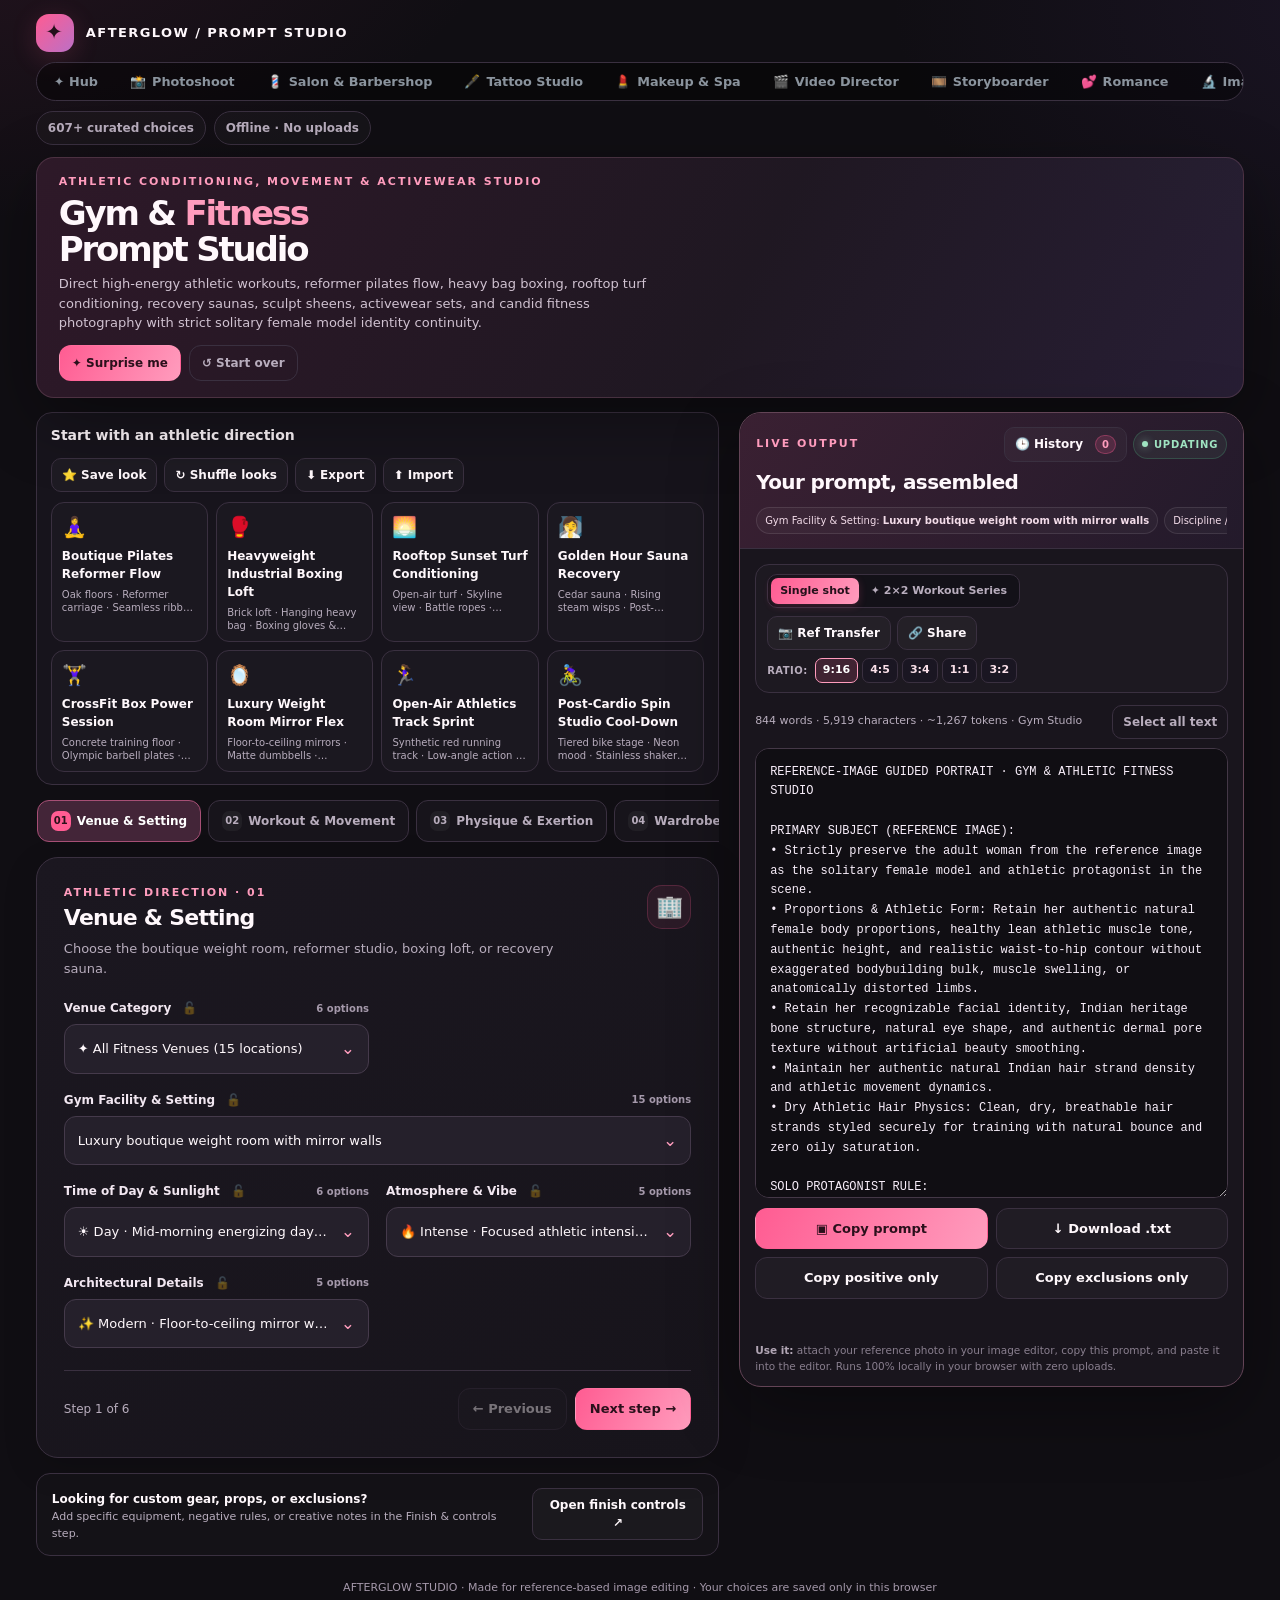
==== commit 1d8e3689: "fix(camera): add mandatory camera angle and framing override against reference image" ====
--- a/gym.html
+++ b/gym.html
@@ -2021,7 +2021,7 @@
 
   lines.push('CAMERA, LIGHTING & FILM OPTICS:');
   const safeCamAngle = hideEyes ? sanitizeHiddenFaceText(camAngle, true, veilTier, obfuscMode) : camAngle;
-  lines.push(`• Camera Framing & Distance: ${safeCamAngle}, positioned at ${camDist}.`);
+  lines.push(`• MANDATORY CAMERA OVERRIDE (ignore reference photo's camera angle & crop; re-shoot from this exact position): Camera Framing & Distance: ${safeCamAngle}, positioned at ${camDist}.`);
   lines.push(`• Lighting Rig: ${light}.`);
   lines.push(`• Optical Character: ${optics}. Color & Grade: ${film}.`);
   if(aspText){
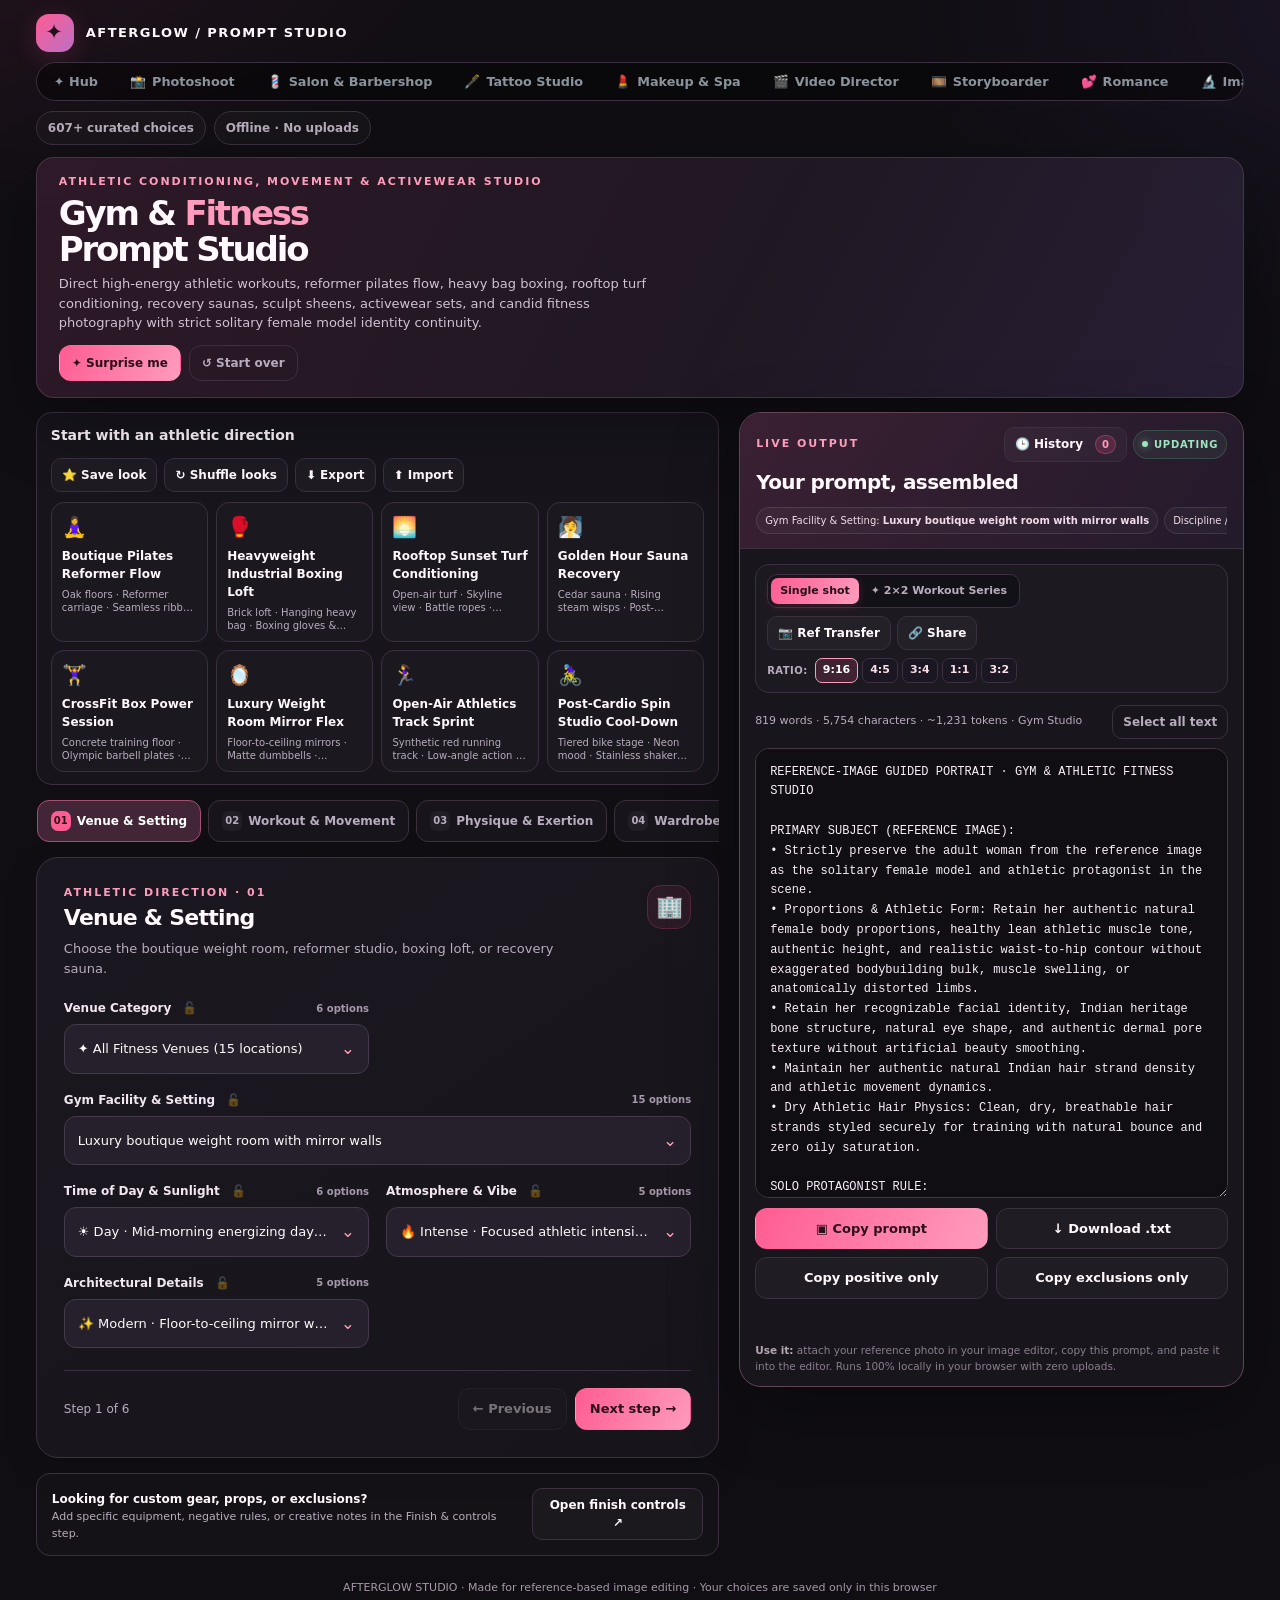
==== commit c774663c: "Enforce strict single-responsibility options and fix cross-domain leaks across codebase" ====
--- a/gym.html
+++ b/gym.html
@@ -811,11 +811,12 @@
 
 function resetAll(){
   Object.keys(fields).forEach(k => {
+    if(lockedFields.has(k)) return;
     const f = fields[k];
     values[k] = (typeof f.default === 'number') ? f.opts[f.default] : f.opts.find(o => o.text === f.default) || f.opts[0];
   });
-  wardrobeMode = 'ensemble';
-  gymHairMoisture = 'dry';
+  if(!lockedFields.has('gymOutfit')) wardrobeMode = 'ensemble';
+  if(!lockedFields.has('gymSweatLevel')) gymHairMoisture = 'dry';
   customDirection = '';
   extraNegative = '';
   activePreset = '';
@@ -1934,7 +1935,7 @@
     ? '• Maintain natural hair strand density and athletic movement dynamics (rendered on this newly synthesized model).'
     : '• Maintain her authentic natural Indian hair strand density and athletic movement dynamics.');
   if(gymHairMoisture === 'wet'){
-    lines.push("• Mandatory Soaked Wet Hair Physics: The model's hair is thoroughly sweat-soaked or post-workout shower damp—heavy dark wet hair strands clinging flush against her scalp, temples, and neck with glistening moisture sheen and zero dry flyaways.");
+    lines.push("• Mandatory Soaked Wet Hair Physics: The model's hair is thoroughly sweat-soaked or post-workout shower damp—heavy wet hair strands clinging flush against her scalp, temples, and neck with glistening moisture sheen and zero dry flyaways.");
   } else if(gymHairMoisture === 'damp'){
     lines.push('• Damp Athletic Hair Physics: Evenly misted post-warmup damp hair texture with delicate perspiration beads and subtle organic strand clumping at the temples.');
   } else if(!isExplicitWetGymCut){
@@ -1984,7 +1985,7 @@
     effGymHair = window.AfterglowRefPicker.getInheritedFieldText('haircut');
   } else {
     const restraintLabel = values.gymHairRestraint?.label || '';
-    if(!restraintLabel || restraintLabel.startsWith('Natural')){
+    if(!restraintLabel || restraintLabel.includes('Natural')){
       effGymHair = hairText;
     } else if(restraintLabel.includes('headband') || restraintLabel.includes('sweatband')){
       effGymHair = `${hairText}, secured cleanly away from the brow with ${restraint}`;
@@ -2237,6 +2238,8 @@
   if(!lockedFields.has('gymSweatLevel')){
     gymHairMoisture = ['dry', 'damp', 'wet'][Math.floor(Math.random() * 3)];
   }
+  activePreset = '';
+  renderPresets();
   renderFields();
   buildPrompt();
   toast('✦ Surprised you with a fresh workout direction!');
@@ -2273,7 +2276,11 @@
 });
 
 el('saveCustomLook')?.addEventListener('click', () => saveCustomGymPreset());
-el('shuffleLooks')?.addEventListener('click', randomizeAll);
+el('shuffleLooks')?.addEventListener('click', () => {
+  STARTER_PRESETS.sort(() => Math.random() - 0.5);
+  renderPresets();
+  toast('Shuffled workout preset cards.');
+});
 el('exportPresetsBtn')?.addEventListener('click', () => exportGymPresets());
 
 if(el('importPresetsBtn') && el('importPresetsInput')){
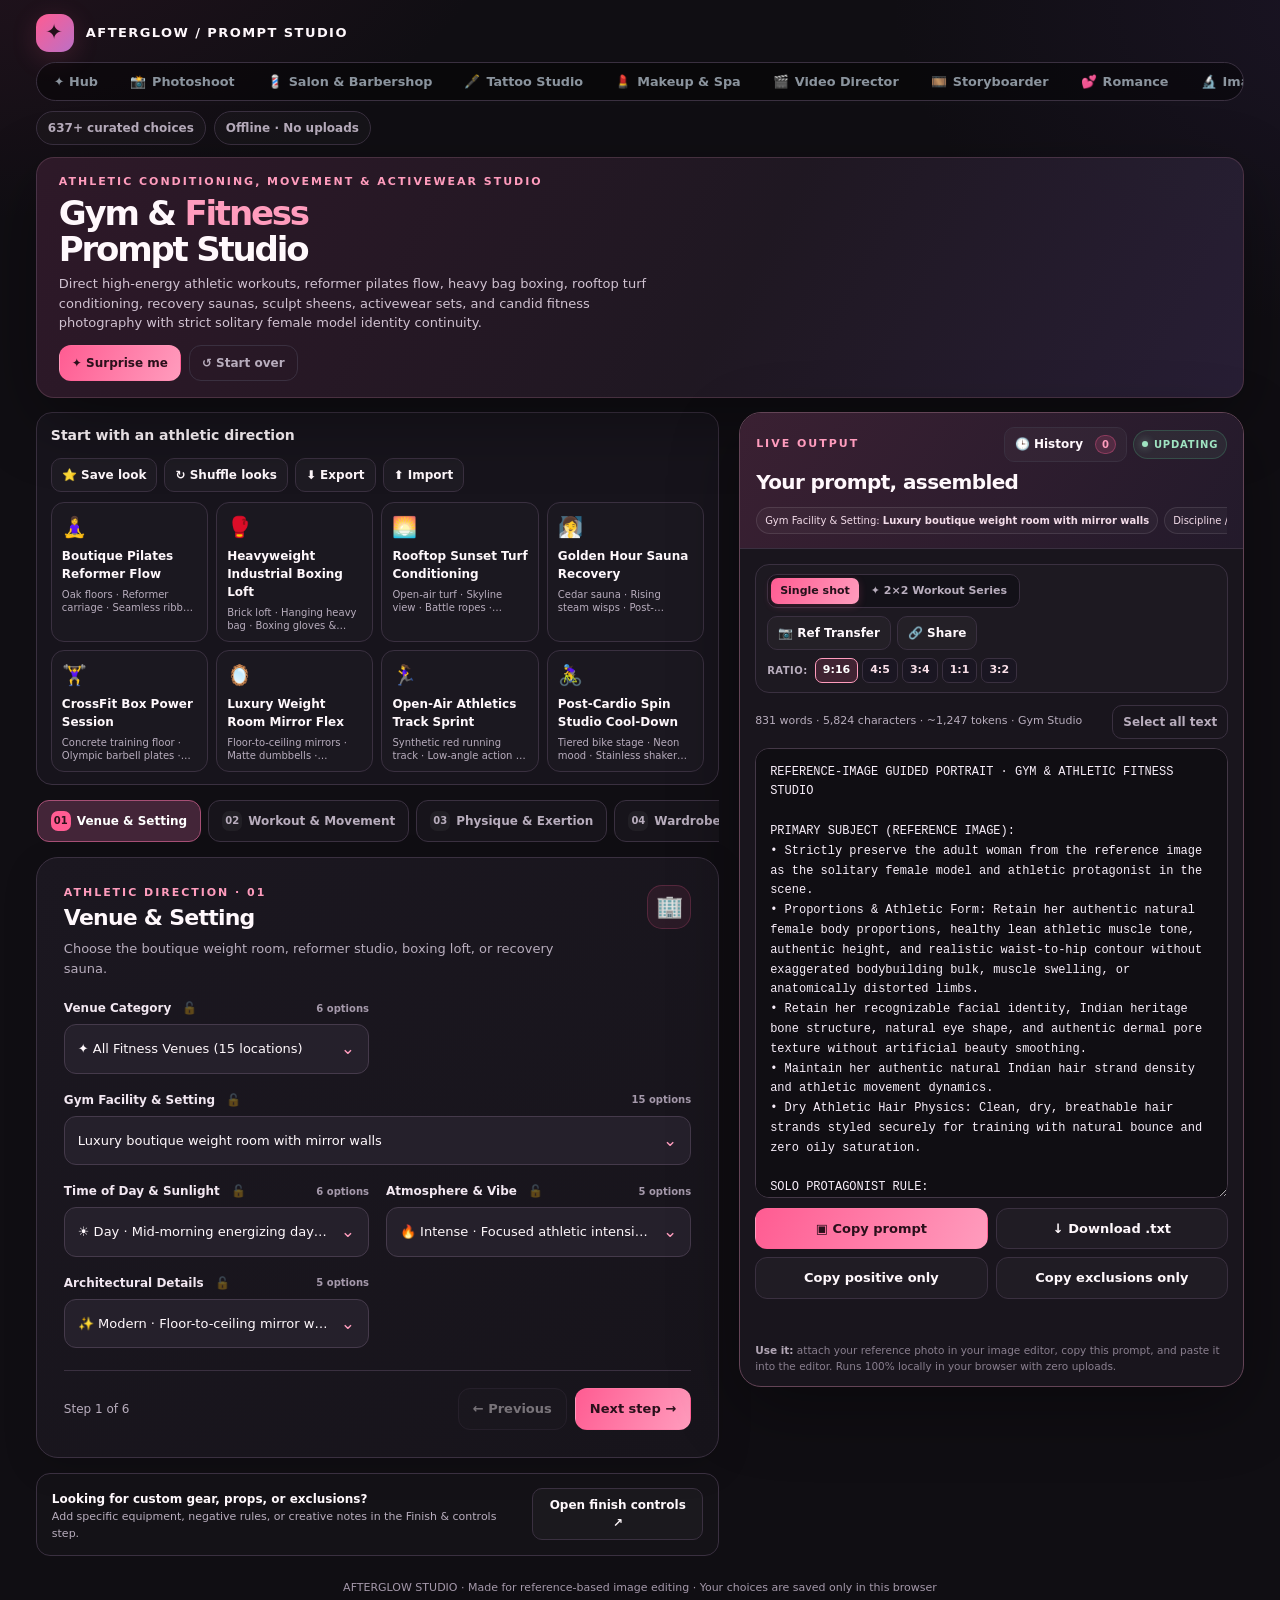
==== commit 6a57077f: "Upgrade hair realism codebase-wide and expand haircut, action, and female-barber options" ====
--- a/gym.html
+++ b/gym.html
@@ -2075,7 +2075,7 @@
         'cartoonish bodybuilder bulk, exaggerated muscular hypertrophy, swollen traps, masculine neck bulk, steroid vascularity',
         'distorted body proportions, elongated neck, unnatural waist pinch, warped spine, bad anatomy, deformed limbs, fused fingers, extra fingers, missing fingers, malformed hands',
         'grimacing, strained open-mouth grimace, warped teeth, unnatural jaw clench, fake over-smiling',
-        'plastic waxy airbrushed skin, doll skin, CGI rendering, 3D render look, excessive beauty smoothing',
+        'plastic waxy airbrushed skin, doll skin, CGI rendering, 3D render look, excessive beauty smoothing, wig-like hairline, plastic mannequin hair, uniform CGI hair sheen',
         'unrealistic activewear fabric stretching, impossible garment folds, clipping apparel artifacts'
       ]
     : [
@@ -2084,7 +2084,7 @@
         'cartoonish bodybuilder bulk, exaggerated muscular hypertrophy, swollen traps, masculine neck bulk, steroid vascularity',
         'distorted body proportions, elongated neck, unnatural waist pinch, warped spine, bad anatomy, deformed limbs, fused fingers, extra fingers, missing fingers, malformed hands',
         'grimacing, strained open-mouth grimace, warped teeth, unnatural jaw clench, fake over-smiling',
-        'plastic waxy airbrushed skin, doll skin, CGI rendering, 3D render look, excessive beauty smoothing',
+        'plastic waxy airbrushed skin, doll skin, CGI rendering, 3D render look, excessive beauty smoothing, wig-like hairline, plastic mannequin hair, uniform CGI hair sheen',
         'unrealistic activewear fabric stretching, impossible garment folds, clipping apparel artifacts'
       ];
   const negs = [...baseNegs];
